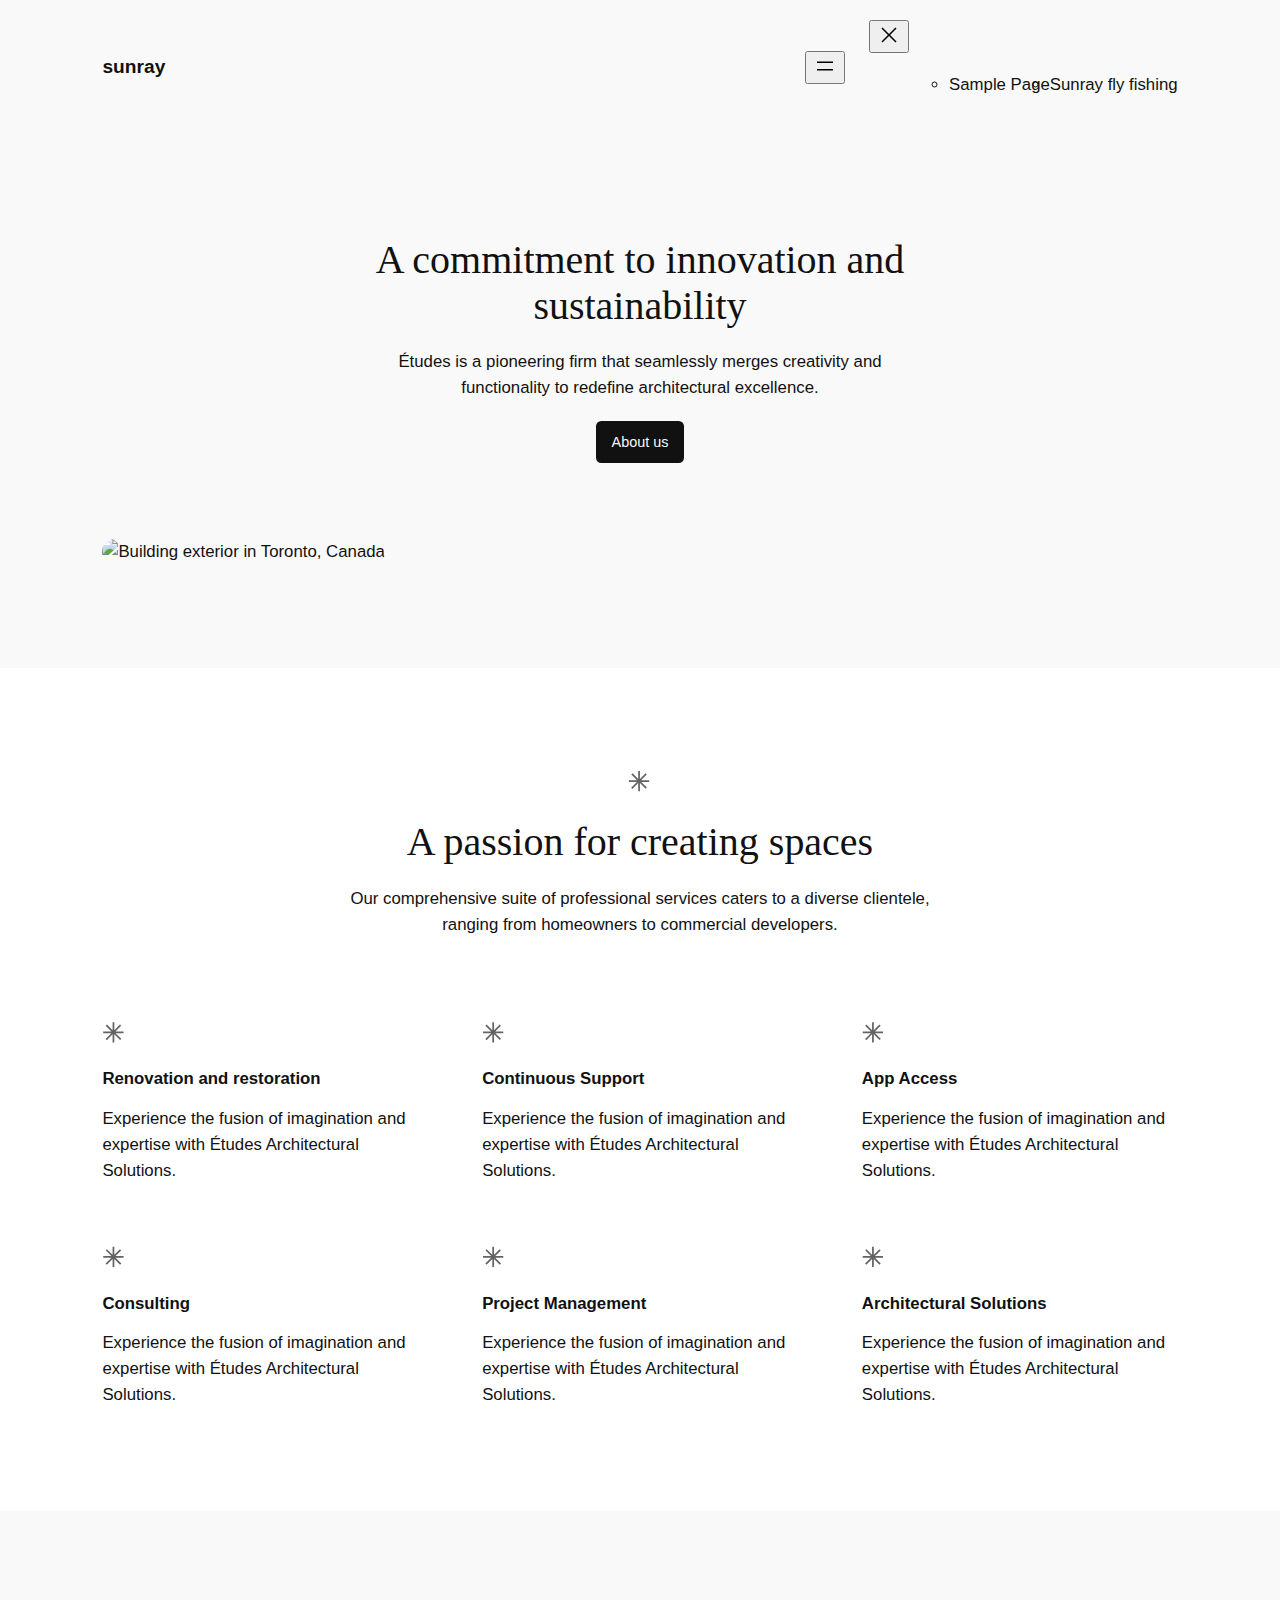
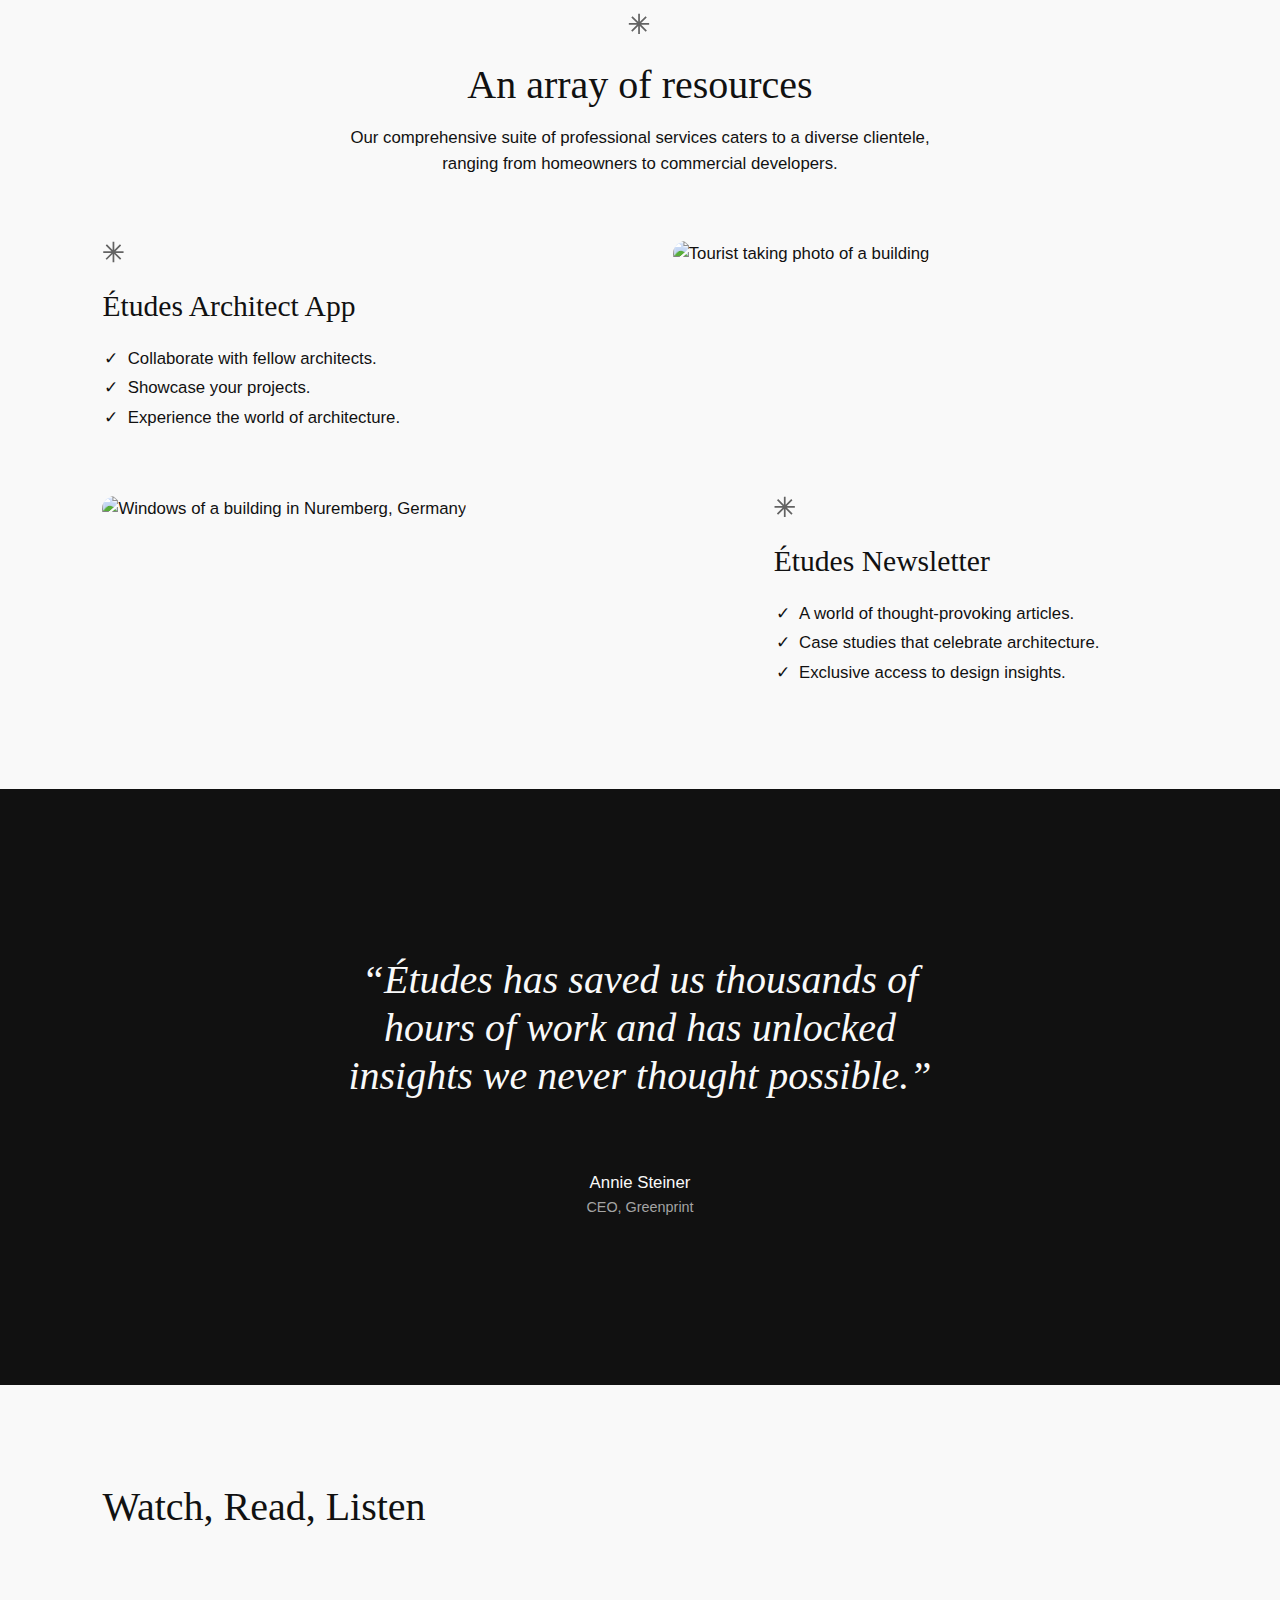
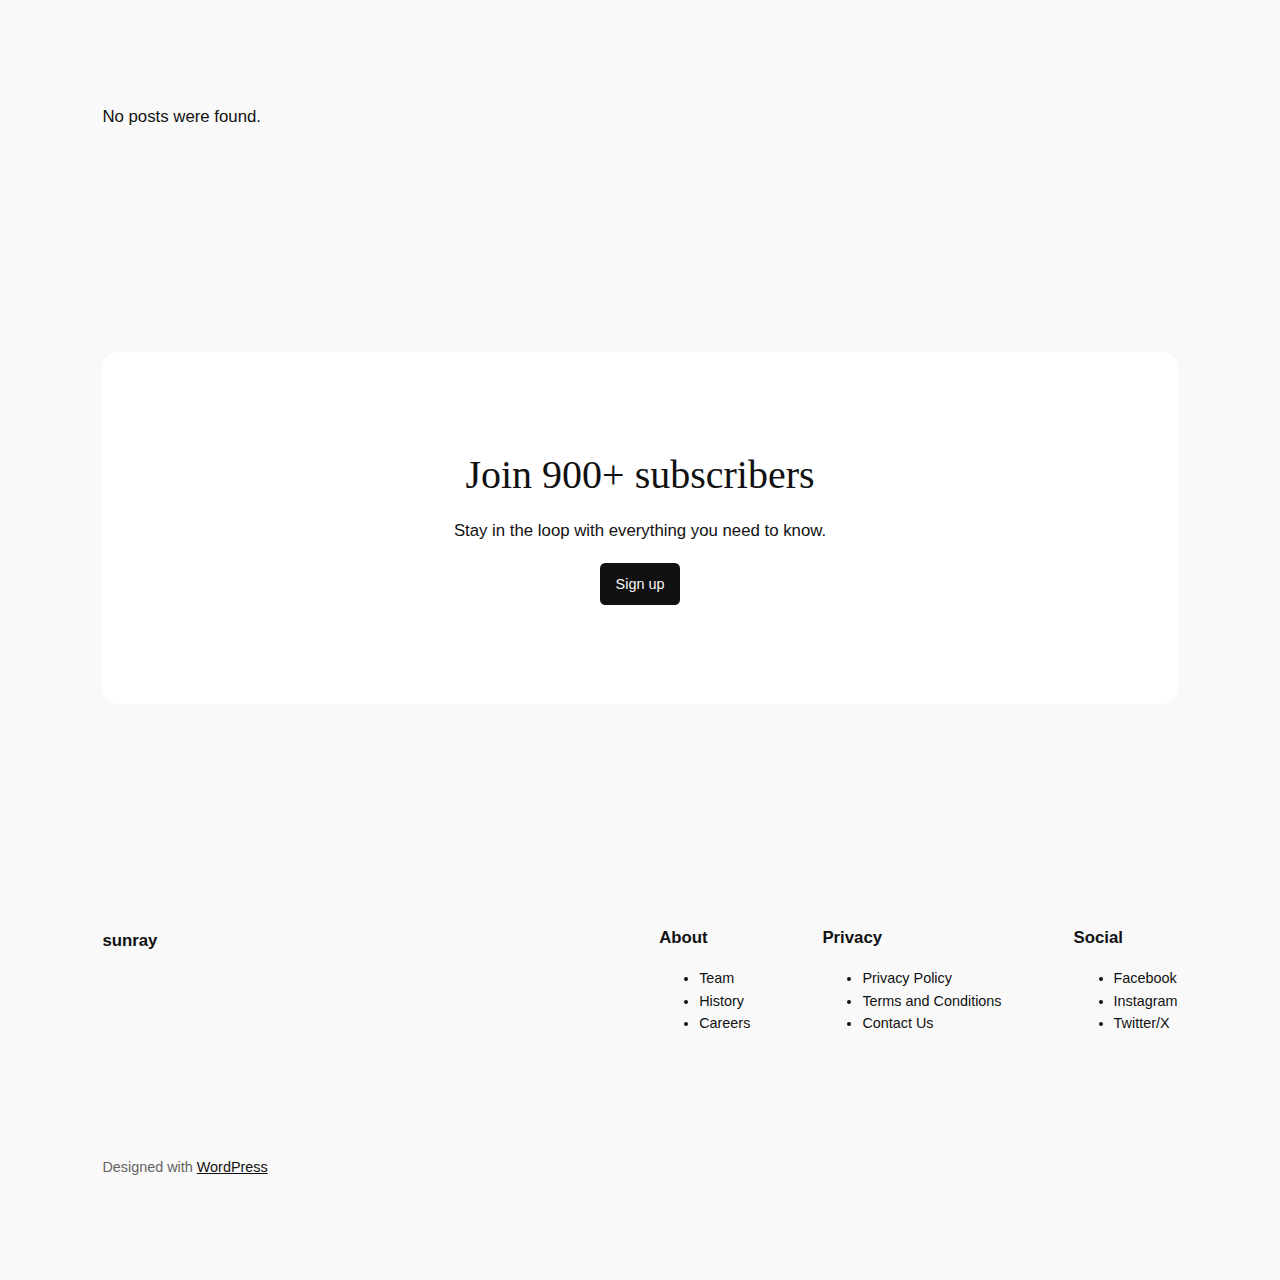
==== index.html @ 2bbbff90 "Updated/Added simply-static-1-1738668805" ====
<!DOCTYPE html>
<html lang="en-US">
<head>
	<meta charset="UTF-8">
	<meta name="viewport" content="width=device-width, initial-scale=1">
<meta name="robots" content="max-image-preview:large">
	<style>img:is([sizes="auto" i], [sizes^="auto," i]) { contain-intrinsic-size: 3000px 1500px }</style>
	<title>sunray</title>
<link rel="alternate" type="application/rss+xml" title="sunray &raquo; Feed" href="/feed/">
<link rel="alternate" type="application/rss+xml" title="sunray &raquo; Comments Feed" href="/comments/feed/">
<script>
window._wpemojiSettings = {"baseUrl":"https:\/\/s.w.org\/images\/core\/emoji\/15.0.3\/72x72\/","ext":".png","svgUrl":"https:\/\/s.w.org\/images\/core\/emoji\/15.0.3\/svg\/","svgExt":".svg","source":{"concatemoji":"\/wp-includes\/js\/wp-emoji-release.min.js?ver=6.7.1"}};
/*! This file is auto-generated */
!function(i,n){var o,s,e;function c(e){try{var t={supportTests:e,timestamp:(new Date).valueOf()};sessionStorage.setItem(o,JSON.stringify(t))}catch(e){}}function p(e,t,n){e.clearRect(0,0,e.canvas.width,e.canvas.height),e.fillText(t,0,0);var t=new Uint32Array(e.getImageData(0,0,e.canvas.width,e.canvas.height).data),r=(e.clearRect(0,0,e.canvas.width,e.canvas.height),e.fillText(n,0,0),new Uint32Array(e.getImageData(0,0,e.canvas.width,e.canvas.height).data));return t.every(function(e,t){return e===r[t]})}function u(e,t,n){switch(t){case"flag":return n(e,"🏳️‍⚧️","🏳️​⚧️")?!1:!n(e,"🇺🇳","🇺​🇳")&&!n(e,"🏴󠁧󠁢󠁥󠁮󠁧󠁿","🏴​󠁧​󠁢​󠁥​󠁮​󠁧​󠁿");case"emoji":return!n(e,"🐦‍⬛","🐦​⬛")}return!1}function f(e,t,n){var r="undefined"!=typeof WorkerGlobalScope&&self instanceof WorkerGlobalScope?new OffscreenCanvas(300,150):i.createElement("canvas"),a=r.getContext("2d",{willReadFrequently:!0}),o=(a.textBaseline="top",a.font="600 32px Arial",{});return e.forEach(function(e){o[e]=t(a,e,n)}),o}function t(e){var t=i.createElement("script");t.src=e,t.defer=!0,i.head.appendChild(t)}"undefined"!=typeof Promise&&(o="wpEmojiSettingsSupports",s=["flag","emoji"],n.supports={everything:!0,everythingExceptFlag:!0},e=new Promise(function(e){i.addEventListener("DOMContentLoaded",e,{once:!0})}),new Promise(function(t){var n=function(){try{var e=JSON.parse(sessionStorage.getItem(o));if("object"==typeof e&&"number"==typeof e.timestamp&&(new Date).valueOf()<e.timestamp+604800&&"object"==typeof e.supportTests)return e.supportTests}catch(e){}return null}();if(!n){if("undefined"!=typeof Worker&&"undefined"!=typeof OffscreenCanvas&&"undefined"!=typeof URL&&URL.createObjectURL&&"undefined"!=typeof Blob)try{var e="postMessage("+f.toString()+"("+[JSON.stringify(s),u.toString(),p.toString()].join(",")+"));",r=new Blob([e],{type:"text/javascript"}),a=new Worker(URL.createObjectURL(r),{name:"wpTestEmojiSupports"});return void(a.onmessage=function(e){c(n=e.data),a.terminate(),t(n)})}catch(e){}c(n=f(s,u,p))}t(n)}).then(function(e){for(var t in e)n.supports[t]=e[t],n.supports.everything=n.supports.everything&&n.supports[t],"flag"!==t&&(n.supports.everythingExceptFlag=n.supports.everythingExceptFlag&&n.supports[t]);n.supports.everythingExceptFlag=n.supports.everythingExceptFlag&&!n.supports.flag,n.DOMReady=!1,n.readyCallback=function(){n.DOMReady=!0}}).then(function(){return e}).then(function(){var e;n.supports.everything||(n.readyCallback(),(e=n.source||{}).concatemoji?t(e.concatemoji):e.wpemoji&&e.twemoji&&(t(e.twemoji),t(e.wpemoji)))}))}((window,document),window._wpemojiSettings);
</script>
<style id="wp-block-site-logo-inline-css">.wp-block-site-logo{box-sizing:border-box;line-height:0}.wp-block-site-logo a{display:inline-block;line-height:0}.wp-block-site-logo.is-default-size img{height:auto;width:120px}.wp-block-site-logo img{height:auto;max-width:100%}.wp-block-site-logo a,.wp-block-site-logo img{border-radius:inherit}.wp-block-site-logo.aligncenter{margin-left:auto;margin-right:auto;text-align:center}:root :where(.wp-block-site-logo.is-style-rounded){border-radius:9999px}</style>
<style id="wp-block-site-title-inline-css">.wp-block-site-title{box-sizing:border-box}.wp-block-site-title :where(a){color:inherit;font-family:inherit;font-size:inherit;font-style:inherit;font-weight:inherit;letter-spacing:inherit;line-height:inherit;text-decoration:inherit}</style>
<style id="wp-block-group-inline-css">.wp-block-group{box-sizing:border-box}:where(.wp-block-group.wp-block-group-is-layout-constrained){position:relative}</style>
<style id="wp-block-page-list-inline-css">.wp-block-navigation .wp-block-page-list{align-items:var(--navigation-layout-align,initial);background-color:inherit;display:flex;flex-direction:var(--navigation-layout-direction,initial);flex-wrap:var(--navigation-layout-wrap,wrap);justify-content:var(--navigation-layout-justify,initial)}.wp-block-navigation .wp-block-navigation-item{background-color:inherit}</style>
<link rel="stylesheet" id="wp-block-navigation-css" href="/wp-includes/blocks/navigation/style.min.css?ver=6.7.1" media="all">
<style id="wp-block-heading-inline-css">h1.has-background,h2.has-background,h3.has-background,h4.has-background,h5.has-background,h6.has-background{padding:1.25em 2.375em}h1.has-text-align-left[style*=writing-mode]:where([style*=vertical-lr]),h1.has-text-align-right[style*=writing-mode]:where([style*=vertical-rl]),h2.has-text-align-left[style*=writing-mode]:where([style*=vertical-lr]),h2.has-text-align-right[style*=writing-mode]:where([style*=vertical-rl]),h3.has-text-align-left[style*=writing-mode]:where([style*=vertical-lr]),h3.has-text-align-right[style*=writing-mode]:where([style*=vertical-rl]),h4.has-text-align-left[style*=writing-mode]:where([style*=vertical-lr]),h4.has-text-align-right[style*=writing-mode]:where([style*=vertical-rl]),h5.has-text-align-left[style*=writing-mode]:where([style*=vertical-lr]),h5.has-text-align-right[style*=writing-mode]:where([style*=vertical-rl]),h6.has-text-align-left[style*=writing-mode]:where([style*=vertical-lr]),h6.has-text-align-right[style*=writing-mode]:where([style*=vertical-rl]){rotate:180deg}

				.is-style-asterisk:before {
					content: '';
					width: 1.5rem;
					height: 3rem;
					background: var(--wp--preset--color--contrast-2, currentColor);
					clip-path: path('M11.93.684v8.039l5.633-5.633 1.216 1.23-5.66 5.66h8.04v1.737H13.2l5.701 5.701-1.23 1.23-5.742-5.742V21h-1.737v-8.094l-5.77 5.77-1.23-1.217 5.743-5.742H.842V9.98h8.162l-5.701-5.7 1.23-1.231 5.66 5.66V.684h1.737Z');
					display: block;
				}

				/* Hide the asterisk if the heading has no content, to avoid using empty headings to display the asterisk only, which is an A11Y issue */
				.is-style-asterisk:empty:before {
					content: none;
				}

				.is-style-asterisk:-moz-only-whitespace:before {
					content: none;
				}

				.is-style-asterisk.has-text-align-center:before {
					margin: 0 auto;
				}

				.is-style-asterisk.has-text-align-right:before {
					margin-left: auto;
				}

				.rtl .is-style-asterisk.has-text-align-left:before {
					margin-right: auto;
				}</style>
<style id="wp-block-spacer-inline-css">.wp-block-spacer{clear:both}</style>
<style id="wp-block-paragraph-inline-css">.is-small-text{font-size:.875em}.is-regular-text{font-size:1em}.is-large-text{font-size:2.25em}.is-larger-text{font-size:3em}.has-drop-cap:not(:focus):first-letter{float:left;font-size:8.4em;font-style:normal;font-weight:100;line-height:.68;margin:.05em .1em 0 0;text-transform:uppercase}body.rtl .has-drop-cap:not(:focus):first-letter{float:none;margin-left:.1em}p.has-drop-cap.has-background{overflow:hidden}:root :where(p.has-background){padding:1.25em 2.375em}:where(p.has-text-color:not(.has-link-color)) a{color:inherit}p.has-text-align-left[style*="writing-mode:vertical-lr"],p.has-text-align-right[style*="writing-mode:vertical-rl"]{rotate:180deg}</style>
<style id="wp-block-button-inline-css">.wp-block-button__link{box-sizing:border-box;cursor:pointer;display:inline-block;text-align:center;word-break:break-word}.wp-block-button__link.aligncenter{text-align:center}.wp-block-button__link.alignright{text-align:right}:where(.wp-block-button__link){border-radius:9999px;box-shadow:none;padding:calc(.667em + 2px) calc(1.333em + 2px);text-decoration:none}.wp-block-button[style*=text-decoration] .wp-block-button__link{text-decoration:inherit}.wp-block-buttons>.wp-block-button.has-custom-width{max-width:none}.wp-block-buttons>.wp-block-button.has-custom-width .wp-block-button__link{width:100%}.wp-block-buttons>.wp-block-button.has-custom-font-size .wp-block-button__link{font-size:inherit}.wp-block-buttons>.wp-block-button.wp-block-button__width-25{width:calc(25% - var(--wp--style--block-gap, .5em)*.75)}.wp-block-buttons>.wp-block-button.wp-block-button__width-50{width:calc(50% - var(--wp--style--block-gap, .5em)*.5)}.wp-block-buttons>.wp-block-button.wp-block-button__width-75{width:calc(75% - var(--wp--style--block-gap, .5em)*.25)}.wp-block-buttons>.wp-block-button.wp-block-button__width-100{flex-basis:100%;width:100%}.wp-block-buttons.is-vertical>.wp-block-button.wp-block-button__width-25{width:25%}.wp-block-buttons.is-vertical>.wp-block-button.wp-block-button__width-50{width:50%}.wp-block-buttons.is-vertical>.wp-block-button.wp-block-button__width-75{width:75%}.wp-block-button.is-style-squared,.wp-block-button__link.wp-block-button.is-style-squared{border-radius:0}.wp-block-button.no-border-radius,.wp-block-button__link.no-border-radius{border-radius:0!important}:root :where(.wp-block-button .wp-block-button__link.is-style-outline),:root :where(.wp-block-button.is-style-outline>.wp-block-button__link){border:2px solid;padding:.667em 1.333em}:root :where(.wp-block-button .wp-block-button__link.is-style-outline:not(.has-text-color)),:root :where(.wp-block-button.is-style-outline>.wp-block-button__link:not(.has-text-color)){color:currentColor}:root :where(.wp-block-button .wp-block-button__link.is-style-outline:not(.has-background)),:root :where(.wp-block-button.is-style-outline>.wp-block-button__link:not(.has-background)){background-color:initial;background-image:none}</style>
<style id="twentytwentyfour-button-style-outline-inline-css">.wp-block-button.is-style-outline
	> .wp-block-button__link:not(.has-text-color, .has-background):hover {
	background-color: var(--wp--preset--color--contrast-2, var(--wp--preset--color--contrast, transparent));
	color: var(--wp--preset--color--base);
	border-color: var(--wp--preset--color--contrast-2, var(--wp--preset--color--contrast, currentColor));
}</style>
<style id="wp-block-buttons-inline-css">.wp-block-buttons.is-vertical{flex-direction:column}.wp-block-buttons.is-vertical>.wp-block-button:last-child{margin-bottom:0}.wp-block-buttons>.wp-block-button{display:inline-block;margin:0}.wp-block-buttons.is-content-justification-left{justify-content:flex-start}.wp-block-buttons.is-content-justification-left.is-vertical{align-items:flex-start}.wp-block-buttons.is-content-justification-center{justify-content:center}.wp-block-buttons.is-content-justification-center.is-vertical{align-items:center}.wp-block-buttons.is-content-justification-right{justify-content:flex-end}.wp-block-buttons.is-content-justification-right.is-vertical{align-items:flex-end}.wp-block-buttons.is-content-justification-space-between{justify-content:space-between}.wp-block-buttons.aligncenter{text-align:center}.wp-block-buttons:not(.is-content-justification-space-between,.is-content-justification-right,.is-content-justification-left,.is-content-justification-center) .wp-block-button.aligncenter{margin-left:auto;margin-right:auto;width:100%}.wp-block-buttons[style*=text-decoration] .wp-block-button,.wp-block-buttons[style*=text-decoration] .wp-block-button__link{text-decoration:inherit}.wp-block-buttons.has-custom-font-size .wp-block-button__link{font-size:inherit}.wp-block-button.aligncenter{text-align:center}</style>
<link rel="stylesheet" id="wp-block-image-css" href="/wp-includes/blocks/image/style.min.css?ver=6.7.1" media="all">
<style id="wp-block-columns-inline-css">.wp-block-columns{align-items:normal!important;box-sizing:border-box;display:flex;flex-wrap:wrap!important}@media (min-width:782px){.wp-block-columns{flex-wrap:nowrap!important}}.wp-block-columns.are-vertically-aligned-top{align-items:flex-start}.wp-block-columns.are-vertically-aligned-center{align-items:center}.wp-block-columns.are-vertically-aligned-bottom{align-items:flex-end}@media (max-width:781px){.wp-block-columns:not(.is-not-stacked-on-mobile)>.wp-block-column{flex-basis:100%!important}}@media (min-width:782px){.wp-block-columns:not(.is-not-stacked-on-mobile)>.wp-block-column{flex-basis:0;flex-grow:1}.wp-block-columns:not(.is-not-stacked-on-mobile)>.wp-block-column[style*=flex-basis]{flex-grow:0}}.wp-block-columns.is-not-stacked-on-mobile{flex-wrap:nowrap!important}.wp-block-columns.is-not-stacked-on-mobile>.wp-block-column{flex-basis:0;flex-grow:1}.wp-block-columns.is-not-stacked-on-mobile>.wp-block-column[style*=flex-basis]{flex-grow:0}:where(.wp-block-columns){margin-bottom:1.75em}:where(.wp-block-columns.has-background){padding:1.25em 2.375em}.wp-block-column{flex-grow:1;min-width:0;overflow-wrap:break-word;word-break:break-word}.wp-block-column.is-vertically-aligned-top{align-self:flex-start}.wp-block-column.is-vertically-aligned-center{align-self:center}.wp-block-column.is-vertically-aligned-bottom{align-self:flex-end}.wp-block-column.is-vertically-aligned-stretch{align-self:stretch}.wp-block-column.is-vertically-aligned-bottom,.wp-block-column.is-vertically-aligned-center,.wp-block-column.is-vertically-aligned-top{width:100%}</style>
<style id="wp-block-list-inline-css">ol,ul{box-sizing:border-box}:root :where(.wp-block-list.has-background){padding:1.25em 2.375em}

				ul.is-style-checkmark-list {
					list-style-type: "\2713";
				}

				ul.is-style-checkmark-list li {
					padding-inline-start: 1ch;
				}</style>
<style id="wp-block-post-template-inline-css">.wp-block-post-template{list-style:none;margin-bottom:0;margin-top:0;max-width:100%;padding:0}.wp-block-post-template.is-flex-container{display:flex;flex-direction:row;flex-wrap:wrap;gap:1.25em}.wp-block-post-template.is-flex-container>li{margin:0;width:100%}@media (min-width:600px){.wp-block-post-template.is-flex-container.is-flex-container.columns-2>li{width:calc(50% - .625em)}.wp-block-post-template.is-flex-container.is-flex-container.columns-3>li{width:calc(33.33333% - .83333em)}.wp-block-post-template.is-flex-container.is-flex-container.columns-4>li{width:calc(25% - .9375em)}.wp-block-post-template.is-flex-container.is-flex-container.columns-5>li{width:calc(20% - 1em)}.wp-block-post-template.is-flex-container.is-flex-container.columns-6>li{width:calc(16.66667% - 1.04167em)}}@media (max-width:600px){.wp-block-post-template-is-layout-grid.wp-block-post-template-is-layout-grid.wp-block-post-template-is-layout-grid.wp-block-post-template-is-layout-grid{grid-template-columns:1fr}}.wp-block-post-template-is-layout-constrained>li>.alignright,.wp-block-post-template-is-layout-flow>li>.alignright{float:right;margin-inline-end:0;margin-inline-start:2em}.wp-block-post-template-is-layout-constrained>li>.alignleft,.wp-block-post-template-is-layout-flow>li>.alignleft{float:left;margin-inline-end:2em;margin-inline-start:0}.wp-block-post-template-is-layout-constrained>li>.aligncenter,.wp-block-post-template-is-layout-flow>li>.aligncenter{margin-inline-end:auto;margin-inline-start:auto}</style>
<style id="wp-block-query-pagination-inline-css">.wp-block-query-pagination.is-content-justification-space-between>.wp-block-query-pagination-next:last-of-type{margin-inline-start:auto}.wp-block-query-pagination.is-content-justification-space-between>.wp-block-query-pagination-previous:first-child{margin-inline-end:auto}.wp-block-query-pagination .wp-block-query-pagination-previous-arrow{display:inline-block;margin-right:1ch}.wp-block-query-pagination .wp-block-query-pagination-previous-arrow:not(.is-arrow-chevron){transform:scaleX(1)}.wp-block-query-pagination .wp-block-query-pagination-next-arrow{display:inline-block;margin-left:1ch}.wp-block-query-pagination .wp-block-query-pagination-next-arrow:not(.is-arrow-chevron){transform:scaleX(1)}.wp-block-query-pagination.aligncenter{justify-content:center}</style>
<style id="wp-block-site-tagline-inline-css">.wp-block-site-tagline{box-sizing:border-box}</style>
<style id="wp-block-navigation-link-inline-css">.wp-block-navigation .wp-block-navigation-item__label{overflow-wrap:break-word}.wp-block-navigation .wp-block-navigation-item__description{display:none}.link-ui-tools{border-top:1px solid #f0f0f0;padding:8px}.link-ui-block-inserter{padding-top:8px}.link-ui-block-inserter__back{margin-left:8px;text-transform:uppercase}

				.is-style-arrow-link .wp-block-navigation-item__label:after {
					content: "\2197";
					padding-inline-start: 0.25rem;
					vertical-align: middle;
					text-decoration: none;
					display: inline-block;
				}</style>
<style id="wp-block-library-inline-css">:root{--wp-admin-theme-color:#007cba;--wp-admin-theme-color--rgb:0,124,186;--wp-admin-theme-color-darker-10:#006ba1;--wp-admin-theme-color-darker-10--rgb:0,107,161;--wp-admin-theme-color-darker-20:#005a87;--wp-admin-theme-color-darker-20--rgb:0,90,135;--wp-admin-border-width-focus:2px;--wp-block-synced-color:#7a00df;--wp-block-synced-color--rgb:122,0,223;--wp-bound-block-color:var(--wp-block-synced-color)}@media (min-resolution:192dpi){:root{--wp-admin-border-width-focus:1.5px}}.wp-element-button{cursor:pointer}:root{--wp--preset--font-size--normal:16px;--wp--preset--font-size--huge:42px}:root .has-very-light-gray-background-color{background-color:#eee}:root .has-very-dark-gray-background-color{background-color:#313131}:root .has-very-light-gray-color{color:#eee}:root .has-very-dark-gray-color{color:#313131}:root .has-vivid-green-cyan-to-vivid-cyan-blue-gradient-background{background:linear-gradient(135deg,#00d084,#0693e3)}:root .has-purple-crush-gradient-background{background:linear-gradient(135deg,#34e2e4,#4721fb 50%,#ab1dfe)}:root .has-hazy-dawn-gradient-background{background:linear-gradient(135deg,#faaca8,#dad0ec)}:root .has-subdued-olive-gradient-background{background:linear-gradient(135deg,#fafae1,#67a671)}:root .has-atomic-cream-gradient-background{background:linear-gradient(135deg,#fdd79a,#004a59)}:root .has-nightshade-gradient-background{background:linear-gradient(135deg,#330968,#31cdcf)}:root .has-midnight-gradient-background{background:linear-gradient(135deg,#020381,#2874fc)}.has-regular-font-size{font-size:1em}.has-larger-font-size{font-size:2.625em}.has-normal-font-size{font-size:var(--wp--preset--font-size--normal)}.has-huge-font-size{font-size:var(--wp--preset--font-size--huge)}.has-text-align-center{text-align:center}.has-text-align-left{text-align:left}.has-text-align-right{text-align:right}#end-resizable-editor-section{display:none}.aligncenter{clear:both}.items-justified-left{justify-content:flex-start}.items-justified-center{justify-content:center}.items-justified-right{justify-content:flex-end}.items-justified-space-between{justify-content:space-between}.screen-reader-text{border:0;clip:rect(1px,1px,1px,1px);clip-path:inset(50%);height:1px;margin:-1px;overflow:hidden;padding:0;position:absolute;width:1px;word-wrap:normal!important}.screen-reader-text:focus{background-color:#ddd;clip:auto!important;clip-path:none;color:#444;display:block;font-size:1em;height:auto;left:5px;line-height:normal;padding:15px 23px 14px;text-decoration:none;top:5px;width:auto;z-index:100000}html :where(.has-border-color){border-style:solid}html :where([style*=border-top-color]){border-top-style:solid}html :where([style*=border-right-color]){border-right-style:solid}html :where([style*=border-bottom-color]){border-bottom-style:solid}html :where([style*=border-left-color]){border-left-style:solid}html :where([style*=border-width]){border-style:solid}html :where([style*=border-top-width]){border-top-style:solid}html :where([style*=border-right-width]){border-right-style:solid}html :where([style*=border-bottom-width]){border-bottom-style:solid}html :where([style*=border-left-width]){border-left-style:solid}html :where(img[class*=wp-image-]){height:auto;max-width:100%}:where(figure){margin:0 0 1em}html :where(.is-position-sticky){--wp-admin--admin-bar--position-offset:var(--wp-admin--admin-bar--height,0px)}@media screen and (max-width:600px){html :where(.is-position-sticky){--wp-admin--admin-bar--position-offset:0px}}</style>
<style id="global-styles-inline-css">:root{--wp--preset--aspect-ratio--square: 1;--wp--preset--aspect-ratio--4-3: 4/3;--wp--preset--aspect-ratio--3-4: 3/4;--wp--preset--aspect-ratio--3-2: 3/2;--wp--preset--aspect-ratio--2-3: 2/3;--wp--preset--aspect-ratio--16-9: 16/9;--wp--preset--aspect-ratio--9-16: 9/16;--wp--preset--color--black: #000000;--wp--preset--color--cyan-bluish-gray: #abb8c3;--wp--preset--color--white: #ffffff;--wp--preset--color--pale-pink: #f78da7;--wp--preset--color--vivid-red: #cf2e2e;--wp--preset--color--luminous-vivid-orange: #ff6900;--wp--preset--color--luminous-vivid-amber: #fcb900;--wp--preset--color--light-green-cyan: #7bdcb5;--wp--preset--color--vivid-green-cyan: #00d084;--wp--preset--color--pale-cyan-blue: #8ed1fc;--wp--preset--color--vivid-cyan-blue: #0693e3;--wp--preset--color--vivid-purple: #9b51e0;--wp--preset--color--base: #f9f9f9;--wp--preset--color--base-2: #ffffff;--wp--preset--color--contrast: #111111;--wp--preset--color--contrast-2: #636363;--wp--preset--color--contrast-3: #A4A4A4;--wp--preset--color--accent: #cfcabe;--wp--preset--color--accent-2: #c2a990;--wp--preset--color--accent-3: #d8613c;--wp--preset--color--accent-4: #b1c5a4;--wp--preset--color--accent-5: #b5bdbc;--wp--preset--gradient--vivid-cyan-blue-to-vivid-purple: linear-gradient(135deg,rgba(6,147,227,1) 0%,rgb(155,81,224) 100%);--wp--preset--gradient--light-green-cyan-to-vivid-green-cyan: linear-gradient(135deg,rgb(122,220,180) 0%,rgb(0,208,130) 100%);--wp--preset--gradient--luminous-vivid-amber-to-luminous-vivid-orange: linear-gradient(135deg,rgba(252,185,0,1) 0%,rgba(255,105,0,1) 100%);--wp--preset--gradient--luminous-vivid-orange-to-vivid-red: linear-gradient(135deg,rgba(255,105,0,1) 0%,rgb(207,46,46) 100%);--wp--preset--gradient--very-light-gray-to-cyan-bluish-gray: linear-gradient(135deg,rgb(238,238,238) 0%,rgb(169,184,195) 100%);--wp--preset--gradient--cool-to-warm-spectrum: linear-gradient(135deg,rgb(74,234,220) 0%,rgb(151,120,209) 20%,rgb(207,42,186) 40%,rgb(238,44,130) 60%,rgb(251,105,98) 80%,rgb(254,248,76) 100%);--wp--preset--gradient--blush-light-purple: linear-gradient(135deg,rgb(255,206,236) 0%,rgb(152,150,240) 100%);--wp--preset--gradient--blush-bordeaux: linear-gradient(135deg,rgb(254,205,165) 0%,rgb(254,45,45) 50%,rgb(107,0,62) 100%);--wp--preset--gradient--luminous-dusk: linear-gradient(135deg,rgb(255,203,112) 0%,rgb(199,81,192) 50%,rgb(65,88,208) 100%);--wp--preset--gradient--pale-ocean: linear-gradient(135deg,rgb(255,245,203) 0%,rgb(182,227,212) 50%,rgb(51,167,181) 100%);--wp--preset--gradient--electric-grass: linear-gradient(135deg,rgb(202,248,128) 0%,rgb(113,206,126) 100%);--wp--preset--gradient--midnight: linear-gradient(135deg,rgb(2,3,129) 0%,rgb(40,116,252) 100%);--wp--preset--gradient--gradient-1: linear-gradient(to bottom, #cfcabe 0%, #F9F9F9 100%);--wp--preset--gradient--gradient-2: linear-gradient(to bottom, #C2A990 0%, #F9F9F9 100%);--wp--preset--gradient--gradient-3: linear-gradient(to bottom, #D8613C 0%, #F9F9F9 100%);--wp--preset--gradient--gradient-4: linear-gradient(to bottom, #B1C5A4 0%, #F9F9F9 100%);--wp--preset--gradient--gradient-5: linear-gradient(to bottom, #B5BDBC 0%, #F9F9F9 100%);--wp--preset--gradient--gradient-6: linear-gradient(to bottom, #A4A4A4 0%, #F9F9F9 100%);--wp--preset--gradient--gradient-7: linear-gradient(to bottom, #cfcabe 50%, #F9F9F9 50%);--wp--preset--gradient--gradient-8: linear-gradient(to bottom, #C2A990 50%, #F9F9F9 50%);--wp--preset--gradient--gradient-9: linear-gradient(to bottom, #D8613C 50%, #F9F9F9 50%);--wp--preset--gradient--gradient-10: linear-gradient(to bottom, #B1C5A4 50%, #F9F9F9 50%);--wp--preset--gradient--gradient-11: linear-gradient(to bottom, #B5BDBC 50%, #F9F9F9 50%);--wp--preset--gradient--gradient-12: linear-gradient(to bottom, #A4A4A4 50%, #F9F9F9 50%);--wp--preset--font-size--small: 0.9rem;--wp--preset--font-size--medium: 1.05rem;--wp--preset--font-size--large: clamp(1.39rem, 1.39rem + ((1vw - 0.2rem) * 0.767), 1.85rem);--wp--preset--font-size--x-large: clamp(1.85rem, 1.85rem + ((1vw - 0.2rem) * 1.083), 2.5rem);--wp--preset--font-size--xx-large: clamp(2.5rem, 2.5rem + ((1vw - 0.2rem) * 1.283), 3.27rem);--wp--preset--font-family--body: "Inter", sans-serif;--wp--preset--font-family--heading: Cardo;--wp--preset--font-family--system-sans-serif: -apple-system, BlinkMacSystemFont, avenir next, avenir, segoe ui, helvetica neue, helvetica, Cantarell, Ubuntu, roboto, noto, arial, sans-serif;--wp--preset--font-family--system-serif: Iowan Old Style, Apple Garamond, Baskerville, Times New Roman, Droid Serif, Times, Source Serif Pro, serif, Apple Color Emoji, Segoe UI Emoji, Segoe UI Symbol;--wp--preset--spacing--20: min(1.5rem, 2vw);--wp--preset--spacing--30: min(2.5rem, 3vw);--wp--preset--spacing--40: min(4rem, 5vw);--wp--preset--spacing--50: min(6.5rem, 8vw);--wp--preset--spacing--60: min(10.5rem, 13vw);--wp--preset--spacing--70: 3.38rem;--wp--preset--spacing--80: 5.06rem;--wp--preset--spacing--10: 1rem;--wp--preset--shadow--natural: 6px 6px 9px rgba(0, 0, 0, 0.2);--wp--preset--shadow--deep: 12px 12px 50px rgba(0, 0, 0, 0.4);--wp--preset--shadow--sharp: 6px 6px 0px rgba(0, 0, 0, 0.2);--wp--preset--shadow--outlined: 6px 6px 0px -3px rgba(255, 255, 255, 1), 6px 6px rgba(0, 0, 0, 1);--wp--preset--shadow--crisp: 6px 6px 0px rgba(0, 0, 0, 1);}:root { --wp--style--global--content-size: 620px;--wp--style--global--wide-size: 1280px; }:where(body) { margin: 0; }.wp-site-blocks { padding-top: var(--wp--style--root--padding-top); padding-bottom: var(--wp--style--root--padding-bottom); }.has-global-padding { padding-right: var(--wp--style--root--padding-right); padding-left: var(--wp--style--root--padding-left); }.has-global-padding > .alignfull { margin-right: calc(var(--wp--style--root--padding-right) * -1); margin-left: calc(var(--wp--style--root--padding-left) * -1); }.has-global-padding :where(:not(.alignfull.is-layout-flow) > .has-global-padding:not(.wp-block-block, .alignfull)) { padding-right: 0; padding-left: 0; }.has-global-padding :where(:not(.alignfull.is-layout-flow) > .has-global-padding:not(.wp-block-block, .alignfull)) > .alignfull { margin-left: 0; margin-right: 0; }.wp-site-blocks > .alignleft { float: left; margin-right: 2em; }.wp-site-blocks > .alignright { float: right; margin-left: 2em; }.wp-site-blocks > .aligncenter { justify-content: center; margin-left: auto; margin-right: auto; }:where(.wp-site-blocks) > * { margin-block-start: 1.2rem; margin-block-end: 0; }:where(.wp-site-blocks) > :first-child { margin-block-start: 0; }:where(.wp-site-blocks) > :last-child { margin-block-end: 0; }:root { --wp--style--block-gap: 1.2rem; }:root :where(.is-layout-flow) > :first-child{margin-block-start: 0;}:root :where(.is-layout-flow) > :last-child{margin-block-end: 0;}:root :where(.is-layout-flow) > *{margin-block-start: 1.2rem;margin-block-end: 0;}:root :where(.is-layout-constrained) > :first-child{margin-block-start: 0;}:root :where(.is-layout-constrained) > :last-child{margin-block-end: 0;}:root :where(.is-layout-constrained) > *{margin-block-start: 1.2rem;margin-block-end: 0;}:root :where(.is-layout-flex){gap: 1.2rem;}:root :where(.is-layout-grid){gap: 1.2rem;}.is-layout-flow > .alignleft{float: left;margin-inline-start: 0;margin-inline-end: 2em;}.is-layout-flow > .alignright{float: right;margin-inline-start: 2em;margin-inline-end: 0;}.is-layout-flow > .aligncenter{margin-left: auto !important;margin-right: auto !important;}.is-layout-constrained > .alignleft{float: left;margin-inline-start: 0;margin-inline-end: 2em;}.is-layout-constrained > .alignright{float: right;margin-inline-start: 2em;margin-inline-end: 0;}.is-layout-constrained > .aligncenter{margin-left: auto !important;margin-right: auto !important;}.is-layout-constrained > :where(:not(.alignleft):not(.alignright):not(.alignfull)){max-width: var(--wp--style--global--content-size);margin-left: auto !important;margin-right: auto !important;}.is-layout-constrained > .alignwide{max-width: var(--wp--style--global--wide-size);}body .is-layout-flex{display: flex;}.is-layout-flex{flex-wrap: wrap;align-items: center;}.is-layout-flex > :is(*, div){margin: 0;}body .is-layout-grid{display: grid;}.is-layout-grid > :is(*, div){margin: 0;}body{background-color: var(--wp--preset--color--base);color: var(--wp--preset--color--contrast);font-family: var(--wp--preset--font-family--body);font-size: var(--wp--preset--font-size--medium);font-style: normal;font-weight: 400;line-height: 1.55;--wp--style--root--padding-top: 0px;--wp--style--root--padding-right: var(--wp--preset--spacing--50);--wp--style--root--padding-bottom: 0px;--wp--style--root--padding-left: var(--wp--preset--spacing--50);}a:where(:not(.wp-element-button)){color: var(--wp--preset--color--contrast);text-decoration: underline;}:root :where(a:where(:not(.wp-element-button)):hover){text-decoration: none;}h1, h2, h3, h4, h5, h6{color: var(--wp--preset--color--contrast);font-family: var(--wp--preset--font-family--heading);font-weight: 400;line-height: 1.2;}h1{font-size: var(--wp--preset--font-size--xx-large);line-height: 1.15;}h2{font-size: var(--wp--preset--font-size--x-large);}h3{font-size: var(--wp--preset--font-size--large);}h4{font-size: clamp(1.1rem, 1.1rem + ((1vw - 0.2rem) * 0.767), 1.5rem);}h5{font-size: var(--wp--preset--font-size--medium);}h6{font-size: var(--wp--preset--font-size--small);}:root :where(.wp-element-button, .wp-block-button__link){background-color: var(--wp--preset--color--contrast);border-radius: .33rem;border-color: var(--wp--preset--color--contrast);border-width: 0;color: var(--wp--preset--color--base);font-family: inherit;font-size: var(--wp--preset--font-size--small);font-style: normal;font-weight: 500;line-height: inherit;padding-top: 0.6rem;padding-right: 1rem;padding-bottom: 0.6rem;padding-left: 1rem;text-decoration: none;}:root :where(.wp-element-button:hover, .wp-block-button__link:hover){background-color: var(--wp--preset--color--contrast-2);border-color: var(--wp--preset--color--contrast-2);color: var(--wp--preset--color--base);}:root :where(.wp-element-button:focus, .wp-block-button__link:focus){background-color: var(--wp--preset--color--contrast-2);border-color: var(--wp--preset--color--contrast-2);color: var(--wp--preset--color--base);outline-color: var(--wp--preset--color--contrast);outline-offset: 2px;}:root :where(.wp-element-button:active, .wp-block-button__link:active){background-color: var(--wp--preset--color--contrast);color: var(--wp--preset--color--base);}:root :where(.wp-element-caption, .wp-block-audio figcaption, .wp-block-embed figcaption, .wp-block-gallery figcaption, .wp-block-image figcaption, .wp-block-table figcaption, .wp-block-video figcaption){color: var(--wp--preset--color--contrast-2);font-family: var(--wp--preset--font-family--body);font-size: 0.8rem;}.has-black-color{color: var(--wp--preset--color--black) !important;}.has-cyan-bluish-gray-color{color: var(--wp--preset--color--cyan-bluish-gray) !important;}.has-white-color{color: var(--wp--preset--color--white) !important;}.has-pale-pink-color{color: var(--wp--preset--color--pale-pink) !important;}.has-vivid-red-color{color: var(--wp--preset--color--vivid-red) !important;}.has-luminous-vivid-orange-color{color: var(--wp--preset--color--luminous-vivid-orange) !important;}.has-luminous-vivid-amber-color{color: var(--wp--preset--color--luminous-vivid-amber) !important;}.has-light-green-cyan-color{color: var(--wp--preset--color--light-green-cyan) !important;}.has-vivid-green-cyan-color{color: var(--wp--preset--color--vivid-green-cyan) !important;}.has-pale-cyan-blue-color{color: var(--wp--preset--color--pale-cyan-blue) !important;}.has-vivid-cyan-blue-color{color: var(--wp--preset--color--vivid-cyan-blue) !important;}.has-vivid-purple-color{color: var(--wp--preset--color--vivid-purple) !important;}.has-base-color{color: var(--wp--preset--color--base) !important;}.has-base-2-color{color: var(--wp--preset--color--base-2) !important;}.has-contrast-color{color: var(--wp--preset--color--contrast) !important;}.has-contrast-2-color{color: var(--wp--preset--color--contrast-2) !important;}.has-contrast-3-color{color: var(--wp--preset--color--contrast-3) !important;}.has-accent-color{color: var(--wp--preset--color--accent) !important;}.has-accent-2-color{color: var(--wp--preset--color--accent-2) !important;}.has-accent-3-color{color: var(--wp--preset--color--accent-3) !important;}.has-accent-4-color{color: var(--wp--preset--color--accent-4) !important;}.has-accent-5-color{color: var(--wp--preset--color--accent-5) !important;}.has-black-background-color{background-color: var(--wp--preset--color--black) !important;}.has-cyan-bluish-gray-background-color{background-color: var(--wp--preset--color--cyan-bluish-gray) !important;}.has-white-background-color{background-color: var(--wp--preset--color--white) !important;}.has-pale-pink-background-color{background-color: var(--wp--preset--color--pale-pink) !important;}.has-vivid-red-background-color{background-color: var(--wp--preset--color--vivid-red) !important;}.has-luminous-vivid-orange-background-color{background-color: var(--wp--preset--color--luminous-vivid-orange) !important;}.has-luminous-vivid-amber-background-color{background-color: var(--wp--preset--color--luminous-vivid-amber) !important;}.has-light-green-cyan-background-color{background-color: var(--wp--preset--color--light-green-cyan) !important;}.has-vivid-green-cyan-background-color{background-color: var(--wp--preset--color--vivid-green-cyan) !important;}.has-pale-cyan-blue-background-color{background-color: var(--wp--preset--color--pale-cyan-blue) !important;}.has-vivid-cyan-blue-background-color{background-color: var(--wp--preset--color--vivid-cyan-blue) !important;}.has-vivid-purple-background-color{background-color: var(--wp--preset--color--vivid-purple) !important;}.has-base-background-color{background-color: var(--wp--preset--color--base) !important;}.has-base-2-background-color{background-color: var(--wp--preset--color--base-2) !important;}.has-contrast-background-color{background-color: var(--wp--preset--color--contrast) !important;}.has-contrast-2-background-color{background-color: var(--wp--preset--color--contrast-2) !important;}.has-contrast-3-background-color{background-color: var(--wp--preset--color--contrast-3) !important;}.has-accent-background-color{background-color: var(--wp--preset--color--accent) !important;}.has-accent-2-background-color{background-color: var(--wp--preset--color--accent-2) !important;}.has-accent-3-background-color{background-color: var(--wp--preset--color--accent-3) !important;}.has-accent-4-background-color{background-color: var(--wp--preset--color--accent-4) !important;}.has-accent-5-background-color{background-color: var(--wp--preset--color--accent-5) !important;}.has-black-border-color{border-color: var(--wp--preset--color--black) !important;}.has-cyan-bluish-gray-border-color{border-color: var(--wp--preset--color--cyan-bluish-gray) !important;}.has-white-border-color{border-color: var(--wp--preset--color--white) !important;}.has-pale-pink-border-color{border-color: var(--wp--preset--color--pale-pink) !important;}.has-vivid-red-border-color{border-color: var(--wp--preset--color--vivid-red) !important;}.has-luminous-vivid-orange-border-color{border-color: var(--wp--preset--color--luminous-vivid-orange) !important;}.has-luminous-vivid-amber-border-color{border-color: var(--wp--preset--color--luminous-vivid-amber) !important;}.has-light-green-cyan-border-color{border-color: var(--wp--preset--color--light-green-cyan) !important;}.has-vivid-green-cyan-border-color{border-color: var(--wp--preset--color--vivid-green-cyan) !important;}.has-pale-cyan-blue-border-color{border-color: var(--wp--preset--color--pale-cyan-blue) !important;}.has-vivid-cyan-blue-border-color{border-color: var(--wp--preset--color--vivid-cyan-blue) !important;}.has-vivid-purple-border-color{border-color: var(--wp--preset--color--vivid-purple) !important;}.has-base-border-color{border-color: var(--wp--preset--color--base) !important;}.has-base-2-border-color{border-color: var(--wp--preset--color--base-2) !important;}.has-contrast-border-color{border-color: var(--wp--preset--color--contrast) !important;}.has-contrast-2-border-color{border-color: var(--wp--preset--color--contrast-2) !important;}.has-contrast-3-border-color{border-color: var(--wp--preset--color--contrast-3) !important;}.has-accent-border-color{border-color: var(--wp--preset--color--accent) !important;}.has-accent-2-border-color{border-color: var(--wp--preset--color--accent-2) !important;}.has-accent-3-border-color{border-color: var(--wp--preset--color--accent-3) !important;}.has-accent-4-border-color{border-color: var(--wp--preset--color--accent-4) !important;}.has-accent-5-border-color{border-color: var(--wp--preset--color--accent-5) !important;}.has-vivid-cyan-blue-to-vivid-purple-gradient-background{background: var(--wp--preset--gradient--vivid-cyan-blue-to-vivid-purple) !important;}.has-light-green-cyan-to-vivid-green-cyan-gradient-background{background: var(--wp--preset--gradient--light-green-cyan-to-vivid-green-cyan) !important;}.has-luminous-vivid-amber-to-luminous-vivid-orange-gradient-background{background: var(--wp--preset--gradient--luminous-vivid-amber-to-luminous-vivid-orange) !important;}.has-luminous-vivid-orange-to-vivid-red-gradient-background{background: var(--wp--preset--gradient--luminous-vivid-orange-to-vivid-red) !important;}.has-very-light-gray-to-cyan-bluish-gray-gradient-background{background: var(--wp--preset--gradient--very-light-gray-to-cyan-bluish-gray) !important;}.has-cool-to-warm-spectrum-gradient-background{background: var(--wp--preset--gradient--cool-to-warm-spectrum) !important;}.has-blush-light-purple-gradient-background{background: var(--wp--preset--gradient--blush-light-purple) !important;}.has-blush-bordeaux-gradient-background{background: var(--wp--preset--gradient--blush-bordeaux) !important;}.has-luminous-dusk-gradient-background{background: var(--wp--preset--gradient--luminous-dusk) !important;}.has-pale-ocean-gradient-background{background: var(--wp--preset--gradient--pale-ocean) !important;}.has-electric-grass-gradient-background{background: var(--wp--preset--gradient--electric-grass) !important;}.has-midnight-gradient-background{background: var(--wp--preset--gradient--midnight) !important;}.has-gradient-1-gradient-background{background: var(--wp--preset--gradient--gradient-1) !important;}.has-gradient-2-gradient-background{background: var(--wp--preset--gradient--gradient-2) !important;}.has-gradient-3-gradient-background{background: var(--wp--preset--gradient--gradient-3) !important;}.has-gradient-4-gradient-background{background: var(--wp--preset--gradient--gradient-4) !important;}.has-gradient-5-gradient-background{background: var(--wp--preset--gradient--gradient-5) !important;}.has-gradient-6-gradient-background{background: var(--wp--preset--gradient--gradient-6) !important;}.has-gradient-7-gradient-background{background: var(--wp--preset--gradient--gradient-7) !important;}.has-gradient-8-gradient-background{background: var(--wp--preset--gradient--gradient-8) !important;}.has-gradient-9-gradient-background{background: var(--wp--preset--gradient--gradient-9) !important;}.has-gradient-10-gradient-background{background: var(--wp--preset--gradient--gradient-10) !important;}.has-gradient-11-gradient-background{background: var(--wp--preset--gradient--gradient-11) !important;}.has-gradient-12-gradient-background{background: var(--wp--preset--gradient--gradient-12) !important;}.has-small-font-size{font-size: var(--wp--preset--font-size--small) !important;}.has-medium-font-size{font-size: var(--wp--preset--font-size--medium) !important;}.has-large-font-size{font-size: var(--wp--preset--font-size--large) !important;}.has-x-large-font-size{font-size: var(--wp--preset--font-size--x-large) !important;}.has-xx-large-font-size{font-size: var(--wp--preset--font-size--xx-large) !important;}.has-body-font-family{font-family: var(--wp--preset--font-family--body) !important;}.has-heading-font-family{font-family: var(--wp--preset--font-family--heading) !important;}.has-system-sans-serif-font-family{font-family: var(--wp--preset--font-family--system-sans-serif) !important;}.has-system-serif-font-family{font-family: var(--wp--preset--font-family--system-serif) !important;}:where(.wp-site-blocks *:focus){outline-width:2px;outline-style:solid}
:root :where(.wp-block-buttons-is-layout-flow) > :first-child{margin-block-start: 0;}:root :where(.wp-block-buttons-is-layout-flow) > :last-child{margin-block-end: 0;}:root :where(.wp-block-buttons-is-layout-flow) > *{margin-block-start: 0.7rem;margin-block-end: 0;}:root :where(.wp-block-buttons-is-layout-constrained) > :first-child{margin-block-start: 0;}:root :where(.wp-block-buttons-is-layout-constrained) > :last-child{margin-block-end: 0;}:root :where(.wp-block-buttons-is-layout-constrained) > *{margin-block-start: 0.7rem;margin-block-end: 0;}:root :where(.wp-block-buttons-is-layout-flex){gap: 0.7rem;}:root :where(.wp-block-buttons-is-layout-grid){gap: 0.7rem;}
:root :where(.wp-block-list){padding-left: var(--wp--preset--spacing--10);}
:root :where(.wp-block-navigation){font-weight: 500;}
:root :where(.wp-block-navigation a:where(:not(.wp-element-button))){text-decoration: none;}
:root :where(.wp-block-navigation a:where(:not(.wp-element-button)):hover){text-decoration: underline;}
:root :where(.wp-block-query-no-results){padding-top: var(--wp--preset--spacing--30);}
:root :where(.wp-block-site-tagline){color: var(--wp--preset--color--contrast-2);font-size: var(--wp--preset--font-size--small);}
:root :where(.wp-block-site-title){font-family: var(--wp--preset--font-family--body);font-size: clamp(0.875rem, 0.875rem + ((1vw - 0.2rem) * 0.542), 1.2rem);font-style: normal;font-weight: 600;}
:root :where(.wp-block-site-title a:where(:not(.wp-element-button))){text-decoration: none;}
:root :where(.wp-block-site-title a:where(:not(.wp-element-button)):hover){text-decoration: none;}</style>
<style id="block-style-variation-styles-inline-css">:root :where(.wp-block-image.is-style-rounded--2 img,.wp-block-image.is-style-rounded--2  .wp-block-image__crop-area,.wp-block-image.is-style-rounded--2  .components-placeholder){border-radius: var(--wp--preset--spacing--20);}
:root :where(.wp-block-image.is-style-rounded--3 img,.wp-block-image.is-style-rounded--3  .wp-block-image__crop-area,.wp-block-image.is-style-rounded--3  .components-placeholder){border-radius: var(--wp--preset--spacing--20);}
:root :where(.wp-block-image.is-style-rounded--4 img,.wp-block-image.is-style-rounded--4  .wp-block-image__crop-area,.wp-block-image.is-style-rounded--4  .components-placeholder){border-radius: var(--wp--preset--spacing--20);}</style>
<style id="wp-emoji-styles-inline-css">img.wp-smiley, img.emoji {
		display: inline !important;
		border: none !important;
		box-shadow: none !important;
		height: 1em !important;
		width: 1em !important;
		margin: 0 0.07em !important;
		vertical-align: -0.1em !important;
		background: none !important;
		padding: 0 !important;
	}</style>
<style id="core-block-supports-inline-css">.wp-container-core-group-is-layout-1 > *{margin-block-start:0;margin-block-end:0;}.wp-container-core-group-is-layout-1 > * + *{margin-block-start:0px;margin-block-end:0;}.wp-container-core-group-is-layout-2{gap:var(--wp--preset--spacing--20);}.wp-container-core-navigation-is-layout-1{gap:var(--wp--preset--spacing--20);justify-content:flex-end;}.wp-container-core-group-is-layout-3{justify-content:flex-start;}.wp-container-core-group-is-layout-4{justify-content:space-between;}.wp-container-core-buttons-is-layout-1{justify-content:center;}.wp-container-core-group-is-layout-6 > :where(:not(.alignleft):not(.alignright):not(.alignfull)){max-width:565px;margin-left:auto !important;margin-right:auto !important;}.wp-container-core-group-is-layout-6 > .alignwide{max-width:565px;}.wp-container-core-group-is-layout-6 .alignfull{max-width:none;}.wp-container-core-group-is-layout-6 > *{margin-block-start:0;margin-block-end:0;}.wp-container-core-group-is-layout-6 > * + *{margin-block-start:0px;margin-block-end:0;}.wp-container-core-group-is-layout-7 > .alignfull{margin-right:calc(var(--wp--preset--spacing--50) * -1);margin-left:calc(var(--wp--preset--spacing--50) * -1);}.wp-container-content-3{flex-basis:1.25rem;}.wp-container-core-group-is-layout-8{gap:0px;flex-direction:column;align-items:center;}.wp-container-core-column-is-layout-1 > *{margin-block-start:0;margin-block-end:0;}.wp-container-core-column-is-layout-1 > * + *{margin-block-start:var(--wp--preset--spacing--10);margin-block-end:0;}.wp-container-core-column-is-layout-2 > *{margin-block-start:0;margin-block-end:0;}.wp-container-core-column-is-layout-2 > * + *{margin-block-start:var(--wp--preset--spacing--10);margin-block-end:0;}.wp-container-core-column-is-layout-3 > *{margin-block-start:0;margin-block-end:0;}.wp-container-core-column-is-layout-3 > * + *{margin-block-start:var(--wp--preset--spacing--10);margin-block-end:0;}.wp-container-core-columns-is-layout-1{flex-wrap:nowrap;gap:var(--wp--preset--spacing--30) var(--wp--preset--spacing--40);}.wp-container-core-column-is-layout-4 > *{margin-block-start:0;margin-block-end:0;}.wp-container-core-column-is-layout-4 > * + *{margin-block-start:var(--wp--preset--spacing--10);margin-block-end:0;}.wp-container-core-column-is-layout-5 > *{margin-block-start:0;margin-block-end:0;}.wp-container-core-column-is-layout-5 > * + *{margin-block-start:var(--wp--preset--spacing--10);margin-block-end:0;}.wp-container-core-column-is-layout-6 > *{margin-block-start:0;margin-block-end:0;}.wp-container-core-column-is-layout-6 > * + *{margin-block-start:var(--wp--preset--spacing--10);margin-block-end:0;}.wp-container-core-columns-is-layout-2{flex-wrap:nowrap;gap:var(--wp--preset--spacing--30) var(--wp--preset--spacing--40);}.wp-container-core-group-is-layout-9 > .alignfull{margin-right:calc(var(--wp--preset--spacing--50) * -1);margin-left:calc(var(--wp--preset--spacing--50) * -1);}.wp-container-core-group-is-layout-10{gap:var(--wp--preset--spacing--10);flex-direction:column;align-items:center;}.wp-container-core-columns-is-layout-3{flex-wrap:nowrap;gap:var(--wp--preset--spacing--50) var(--wp--preset--spacing--60);}.wp-container-core-columns-is-layout-4{flex-wrap:nowrap;gap:var(--wp--preset--spacing--50) var(--wp--preset--spacing--60);}.wp-container-core-group-is-layout-11 > *{margin-block-start:0;margin-block-end:0;}.wp-container-core-group-is-layout-11 > * + *{margin-block-start:0;margin-block-end:0;}.wp-container-core-group-is-layout-12 > .alignfull{margin-right:calc(var(--wp--preset--spacing--50) * -1);margin-left:calc(var(--wp--preset--spacing--50) * -1);}.wp-container-core-group-is-layout-13{flex-wrap:nowrap;gap:0;flex-direction:column;align-items:center;}.wp-container-core-group-is-layout-15 > .alignfull{margin-right:calc(var(--wp--preset--spacing--60) * -1);margin-left:calc(var(--wp--preset--spacing--60) * -1);}.wp-container-core-group-is-layout-17 > .alignfull{margin-right:calc(var(--wp--preset--spacing--50) * -1);margin-left:calc(var(--wp--preset--spacing--50) * -1);}.wp-container-core-buttons-is-layout-2{justify-content:center;}.wp-container-core-group-is-layout-18 > .alignfull{margin-right:calc(var(--wp--preset--spacing--50) * -1);margin-left:calc(var(--wp--preset--spacing--50) * -1);}.wp-container-core-group-is-layout-19 > .alignfull{margin-right:calc(var(--wp--preset--spacing--50) * -1);margin-left:calc(var(--wp--preset--spacing--50) * -1);}.wp-container-core-group-is-layout-20 > *{margin-block-start:0;margin-block-end:0;}.wp-container-core-group-is-layout-20 > * + *{margin-block-start:0;margin-block-end:0;}.wp-container-core-group-is-layout-21{flex-direction:column;align-items:flex-start;}.wp-container-core-navigation-is-layout-2{gap:var(--wp--preset--spacing--10);flex-direction:column;align-items:flex-start;}.wp-container-core-group-is-layout-22{gap:var(--wp--preset--spacing--10);flex-direction:column;align-items:flex-start;}.wp-container-core-group-is-layout-23{flex-direction:column;align-items:stretch;}.wp-container-core-navigation-is-layout-3{gap:var(--wp--preset--spacing--10);flex-direction:column;align-items:flex-start;}.wp-container-core-group-is-layout-24{gap:var(--wp--preset--spacing--10);flex-direction:column;align-items:flex-start;}.wp-container-core-group-is-layout-25{flex-direction:column;align-items:stretch;}.wp-container-core-navigation-is-layout-4{gap:var(--wp--preset--spacing--10);flex-direction:column;align-items:flex-start;}.wp-container-core-group-is-layout-26{gap:var(--wp--preset--spacing--10);flex-direction:column;align-items:flex-start;}.wp-container-core-group-is-layout-27{flex-direction:column;align-items:stretch;}.wp-container-core-group-is-layout-28{justify-content:space-between;align-items:flex-start;}.wp-container-core-columns-is-layout-5{flex-wrap:nowrap;}.wp-elements-69a005592d8de9c85f5c3744bd9a4e03 a:where(:not(.wp-element-button)){color:var(--wp--preset--color--contrast);}</style>
<style id="wp-block-template-skip-link-inline-css">.skip-link.screen-reader-text {
			border: 0;
			clip: rect(1px,1px,1px,1px);
			clip-path: inset(50%);
			height: 1px;
			margin: -1px;
			overflow: hidden;
			padding: 0;
			position: absolute !important;
			width: 1px;
			word-wrap: normal !important;
		}

		.skip-link.screen-reader-text:focus {
			background-color: #eee;
			clip: auto !important;
			clip-path: none;
			color: #444;
			display: block;
			font-size: 1em;
			height: auto;
			left: 5px;
			line-height: normal;
			padding: 15px 23px 14px;
			text-decoration: none;
			top: 5px;
			width: auto;
			z-index: 100000;
		}</style>
<link rel="https://api.w.org/" href="/wp-json/">
<link rel="EditURI" type="application/rsd+xml" title="RSD" href="/xmlrpc.php?rsd">
<meta name="generator" content="WordPress 6.7.1">
<script type="importmap" id="wp-importmap">{"imports":{"@wordpress\/interactivity":"\/wp-includes\/js\/dist\/script-modules\/interactivity\/index.min.js?ver=06b8f695ef48ab2d9277"}}</script>
<script type="module" src="/wp-includes/js/dist/script-modules/block-library/navigation/view.min.js?ver=8ff192874fc8910a284c" id="@wordpress/block-library/navigation/view-js-module"></script>
<link rel="modulepreload" href="/wp-includes/js/dist/script-modules/interactivity/index.min.js?ver=06b8f695ef48ab2d9277" id="@wordpress/interactivity-js-modulepreload">
<meta name="generator" content="Elementor 3.27.3; features: e_font_icon_svg, additional_custom_breakpoints, e_element_cache; settings: css_print_method-external, google_font-enabled, font_display-swap">
			<style>.e-con.e-parent:nth-of-type(n+4):not(.e-lazyloaded):not(.e-no-lazyload),
				.e-con.e-parent:nth-of-type(n+4):not(.e-lazyloaded):not(.e-no-lazyload) * {
					background-image: none !important;
				}
				@media screen and (max-height: 1024px) {
					.e-con.e-parent:nth-of-type(n+3):not(.e-lazyloaded):not(.e-no-lazyload),
					.e-con.e-parent:nth-of-type(n+3):not(.e-lazyloaded):not(.e-no-lazyload) * {
						background-image: none !important;
					}
				}
				@media screen and (max-height: 640px) {
					.e-con.e-parent:nth-of-type(n+2):not(.e-lazyloaded):not(.e-no-lazyload),
					.e-con.e-parent:nth-of-type(n+2):not(.e-lazyloaded):not(.e-no-lazyload) * {
						background-image: none !important;
					}
				}</style>
			<style class="wp-fonts-local">@font-face{font-family:Inter;font-style:normal;font-weight:300 900;font-display:fallback;src:url('/wp-content/themes/twentytwentyfour/assets/fonts/inter/Inter-VariableFont_slnt,wght.woff2') format('woff2');font-stretch:normal;}
@font-face{font-family:Cardo;font-style:normal;font-weight:400;font-display:fallback;src:url('/wp-content/themes/twentytwentyfour/assets/fonts/cardo/cardo_normal_400.woff2') format('woff2');}
@font-face{font-family:Cardo;font-style:italic;font-weight:400;font-display:fallback;src:url('/wp-content/themes/twentytwentyfour/assets/fonts/cardo/cardo_italic_400.woff2') format('woff2');}
@font-face{font-family:Cardo;font-style:normal;font-weight:700;font-display:fallback;src:url('/wp-content/themes/twentytwentyfour/assets/fonts/cardo/cardo_normal_700.woff2') format('woff2');}</style>
</head>

<body class="home blog wp-embed-responsive elementor-default elementor-kit-9">

<div class="wp-site-blocks">
<header class="wp-block-template-part">
<div class="wp-block-group alignwide has-base-background-color has-background has-global-padding is-layout-constrained wp-block-group-is-layout-constrained" style="padding-top:20px;padding-bottom:20px">
	
	<div class="wp-block-group alignwide is-content-justification-space-between is-layout-flex wp-container-core-group-is-layout-4 wp-block-group-is-layout-flex">
		
		<div class="wp-block-group is-layout-flex wp-container-core-group-is-layout-2 wp-block-group-is-layout-flex">
			

			
			<div class="wp-block-group is-layout-flow wp-container-core-group-is-layout-1 wp-block-group-is-layout-flow">
				<p class="wp-block-site-title"><a href="/" target="_self" rel="home" aria-current="page">sunray</a></p>
			</div>
			
		</div>
		

		
		<div class="wp-block-group is-content-justification-left is-layout-flex wp-container-core-group-is-layout-3 wp-block-group-is-layout-flex">
			<nav class="is-responsive items-justified-right wp-block-navigation is-horizontal is-content-justification-right is-layout-flex wp-container-core-navigation-is-layout-1 wp-block-navigation-is-layout-flex" aria-label="" data-wp-interactive="core/navigation" data-wp-context='{"overlayOpenedBy":{"click":false,"hover":false,"focus":false},"type":"overlay","roleAttribute":"","ariaLabel":"Menu"}'><button aria-haspopup="dialog" aria-label="Open menu" class="wp-block-navigation__responsive-container-open " data-wp-on-async--click="actions.openMenuOnClick" data-wp-on--keydown="actions.handleMenuKeydown"><svg width="24" height="24" xmlns="http://www.w3.org/2000/svg" viewbox="0 0 24 24" aria-hidden="true" focusable="false"><rect x="4" y="7.5" width="16" height="1.5"></rect><rect x="4" y="15" width="16" height="1.5"></rect></svg></button>
				<div class="wp-block-navigation__responsive-container  " id="modal-1" data-wp-class--has-modal-open="state.isMenuOpen" data-wp-class--is-menu-open="state.isMenuOpen" data-wp-watch="callbacks.initMenu" data-wp-on--keydown="actions.handleMenuKeydown" data-wp-on-async--focusout="actions.handleMenuFocusout" tabindex="-1">
					<div class="wp-block-navigation__responsive-close" tabindex="-1">
						<div class="wp-block-navigation__responsive-dialog" data-wp-bind--aria-modal="state.ariaModal" data-wp-bind--aria-label="state.ariaLabel" data-wp-bind--role="state.roleAttribute">
							<button aria-label="Close menu" class="wp-block-navigation__responsive-container-close" data-wp-on-async--click="actions.closeMenuOnClick"><svg xmlns="http://www.w3.org/2000/svg" viewbox="0 0 24 24" width="24" height="24" aria-hidden="true" focusable="false"><path d="m13.06 12 6.47-6.47-1.06-1.06L12 10.94 5.53 4.47 4.47 5.53 10.94 12l-6.47 6.47 1.06 1.06L12 13.06l6.47 6.47 1.06-1.06L13.06 12Z"></path></svg></button>
							<div class="wp-block-navigation__responsive-container-content" data-wp-watch="callbacks.focusFirstElement" id="modal-1-content">
								<ul class="wp-block-navigation__container is-responsive items-justified-right wp-block-navigation"><ul class="wp-block-page-list">
<li class="wp-block-pages-list__item wp-block-navigation-item open-on-hover-click"><a class="wp-block-pages-list__item__link wp-block-navigation-item__content" href="/sample-page/">Sample Page</a></li>
<li class="wp-block-pages-list__item wp-block-navigation-item open-on-hover-click"><a class="wp-block-pages-list__item__link wp-block-navigation-item__content" href="/sunrray-fly-fishing/">Sunray fly fishing</a></li>
</ul></ul>
							</div>
						</div>
					</div>
				</div></nav>
		</div>
		
	</div>
	
</div>
</header>


<main class="wp-block-group is-layout-flow wp-container-core-group-is-layout-20 wp-block-group-is-layout-flow" style="margin-top:0">
	


<div class="wp-block-group alignfull has-global-padding is-layout-constrained wp-container-core-group-is-layout-7 wp-block-group-is-layout-constrained" style="padding-top:var(--wp--preset--spacing--50);padding-right:var(--wp--preset--spacing--50);padding-bottom:var(--wp--preset--spacing--50);padding-left:var(--wp--preset--spacing--50)">

	
	<div class="wp-block-group has-global-padding is-layout-constrained wp-container-core-group-is-layout-6 wp-block-group-is-layout-constrained">

		
		<h1 class="wp-block-heading has-text-align-center has-x-large-font-size">A commitment to innovation and sustainability</h1>
		

		
		<div style="height:1.25rem" aria-hidden="true" class="wp-block-spacer"></div>
		

		
		<p class="has-text-align-center">Études is a pioneering firm that seamlessly merges creativity and functionality to redefine architectural excellence.</p>
		

		
		<div style="height:1.25rem" aria-hidden="true" class="wp-block-spacer"></div>
		

		
		<div class="wp-block-buttons is-content-justification-center is-layout-flex wp-container-core-buttons-is-layout-1 wp-block-buttons-is-layout-flex">
			
			<div class="wp-block-button">
				<a class="wp-block-button__link wp-element-button">About us</a>
			</div>
			
		</div>
		
	</div>
	

	
	<div style="height:var(--wp--preset--spacing--30)" aria-hidden="true" class="wp-block-spacer">
	</div>
	

	
	<figure class="wp-block-image alignwide size-full is-style-rounded is-style-rounded--2">
		<img src="/wp-content/themes/twentytwentyfour/assets/images/building-exterior.webp" alt="Building exterior in Toronto, Canada">
	</figure>
	
</div>




<div class="wp-block-group alignfull has-base-2-background-color has-background has-global-padding is-layout-constrained wp-container-core-group-is-layout-9 wp-block-group-is-layout-constrained" style="margin-top:0;margin-bottom:0;padding-top:var(--wp--preset--spacing--50);padding-right:var(--wp--preset--spacing--50);padding-bottom:var(--wp--preset--spacing--50);padding-left:var(--wp--preset--spacing--50)">
	
	<div class="wp-block-group is-vertical is-content-justification-center is-layout-flex wp-container-core-group-is-layout-8 wp-block-group-is-layout-flex">
		
		<h2 class="wp-block-heading has-text-align-center is-style-asterisk">A passion for creating spaces</h2>
		

		
		<div style="height:0px" aria-hidden="true" class="wp-block-spacer wp-container-content-3"></div>
		

		
		<p class="has-text-align-center">Our comprehensive suite of professional services caters to a diverse clientele, ranging from homeowners to commercial developers.</p>
		
	</div>
	

	
	<div style="margin-top:0;margin-bottom:0;height:var(--wp--preset--spacing--40)" aria-hidden="true" class="wp-block-spacer">
	</div>
	

	
	<div class="wp-block-columns alignwide is-layout-flex wp-container-core-columns-is-layout-1 wp-block-columns-is-layout-flex">
		
		<div class="wp-block-column is-layout-flow wp-container-core-column-is-layout-1 wp-block-column-is-layout-flow">
			
			<h3 class="wp-block-heading has-text-align-left is-style-asterisk has-body-font-family has-medium-font-size" style="font-style:normal;font-weight:600">Renovation and restoration</h3>
			

			
			<p class="has-text-align-left">Experience the fusion of imagination and expertise with Études Architectural Solutions.</p>
			
		</div>
		

		
		<div class="wp-block-column is-layout-flow wp-container-core-column-is-layout-2 wp-block-column-is-layout-flow">
			
			<h3 class="wp-block-heading has-text-align-left is-style-asterisk has-body-font-family has-medium-font-size" style="font-style:normal;font-weight:600">Continuous Support</h3>
			

			
			<p class="has-text-align-left">Experience the fusion of imagination and expertise with Études Architectural Solutions.</p>
			
		</div>
		

		
		<div class="wp-block-column is-layout-flow wp-container-core-column-is-layout-3 wp-block-column-is-layout-flow">
			
			<h3 class="wp-block-heading has-text-align-left is-style-asterisk has-body-font-family has-medium-font-size" style="font-style:normal;font-weight:600">App Access</h3>
			

			
			<p class="has-text-align-left">Experience the fusion of imagination and expertise with Études Architectural Solutions.</p>
			
		</div>
		
	</div>
	

	
	<div style="height:var(--wp--preset--spacing--20)" aria-hidden="true" class="wp-block-spacer">
	</div>
	

	
	<div class="wp-block-columns alignwide is-layout-flex wp-container-core-columns-is-layout-2 wp-block-columns-is-layout-flex">
		
		<div class="wp-block-column is-layout-flow wp-container-core-column-is-layout-4 wp-block-column-is-layout-flow">
			
			<h3 class="wp-block-heading has-text-align-left is-style-asterisk has-body-font-family has-medium-font-size" style="font-style:normal;font-weight:600">Consulting</h3>
			

			
			<p class="has-text-align-left">Experience the fusion of imagination and expertise with Études Architectural Solutions.</p>
			
		</div>
		

		
		<div class="wp-block-column is-layout-flow wp-container-core-column-is-layout-5 wp-block-column-is-layout-flow">
			
			<h3 class="wp-block-heading has-text-align-left is-style-asterisk has-body-font-family has-medium-font-size" style="font-style:normal;font-weight:600">Project Management</h3>
			

			
			<p class="has-text-align-left">Experience the fusion of imagination and expertise with Études Architectural Solutions.</p>
			
		</div>
		

		
		<div class="wp-block-column is-layout-flow wp-container-core-column-is-layout-6 wp-block-column-is-layout-flow">
			
			<h3 class="wp-block-heading has-text-align-left is-style-asterisk has-body-font-family has-medium-font-size" style="font-style:normal;font-weight:600">Architectural Solutions</h3>
			

			
			<p class="has-text-align-left">Experience the fusion of imagination and expertise with Études Architectural Solutions.</p>
			
		</div>
		
	</div>
	
</div>




<div class="wp-block-group alignfull has-global-padding is-layout-constrained wp-container-core-group-is-layout-12 wp-block-group-is-layout-constrained" style="margin-top:0;margin-bottom:0;padding-top:var(--wp--preset--spacing--50);padding-right:var(--wp--preset--spacing--50);padding-bottom:var(--wp--preset--spacing--50);padding-left:var(--wp--preset--spacing--50)">
	
	<div class="wp-block-group alignwide has-global-padding is-layout-constrained wp-container-core-group-is-layout-11 wp-block-group-is-layout-constrained">
		
		<div class="wp-block-group is-vertical is-content-justification-center is-layout-flex wp-container-core-group-is-layout-10 wp-block-group-is-layout-flex">

			
			<h2 class="wp-block-heading has-text-align-center is-style-asterisk">An array of resources</h2>
			

			
			<p class="has-text-align-center">Our comprehensive suite of professional services caters to a diverse clientele, ranging from homeowners to commercial developers.</p>
			
		</div>
		

		
		<div style="height:var(--wp--preset--spacing--40)" aria-hidden="true" class="wp-block-spacer"></div>
		

		
		<div class="wp-block-columns alignwide is-layout-flex wp-container-core-columns-is-layout-3 wp-block-columns-is-layout-flex">
			
			<div class="wp-block-column is-vertically-aligned-center is-layout-flow wp-block-column-is-layout-flow" style="flex-basis:40%">
				
				<h3 class="wp-block-heading is-style-asterisk">Études Architect App</h3>
				

				
				<ul class="is-style-checkmark-list wp-block-list" style="line-height:1.75">

					
					<li>Collaborate with fellow architects.</li>
					

					
					<li>Showcase your projects.</li>
					

					
					<li>Experience the world of architecture.</li>
					

				</ul>
				
			</div>
			

			
			<div class="wp-block-column is-layout-flow wp-block-column-is-layout-flow" style="flex-basis:50%">
				
				<figure class="wp-block-image size-large is-style-rounded is-style-rounded--3">
					<img src="/wp-content/themes/twentytwentyfour/assets/images/tourist-and-building.webp" alt="Tourist taking photo of a building">
				</figure>
				
			</div>
			
		</div>
		

		
		<div style="height:var(--wp--preset--spacing--40)" aria-hidden="true" class="wp-block-spacer"></div>
		

		
		<div class="wp-block-columns alignwide is-layout-flex wp-container-core-columns-is-layout-4 wp-block-columns-is-layout-flex">
			
			<div class="wp-block-column is-layout-flow wp-block-column-is-layout-flow" style="flex-basis:50%">
				
				<figure class="wp-block-image size-large is-style-rounded is-style-rounded--4">
					<img src="/wp-content/themes/twentytwentyfour/assets/images/windows.webp" alt="Windows of a building in Nuremberg, Germany">
				</figure>
				
			</div>
			

			
			<div class="wp-block-column is-vertically-aligned-center is-layout-flow wp-block-column-is-layout-flow" style="flex-basis:40%">
				
				<h3 class="wp-block-heading is-style-asterisk">Études Newsletter</h3>
				

				
				<ul class="is-style-checkmark-list wp-block-list" style="line-height:1.75">
					
					<li>A world of thought-provoking articles.</li>
					

					
					<li>Case studies that celebrate architecture.</li>
					

					
					<li>Exclusive access to design insights.</li>
					
				</ul>
				
			</div>
			
		</div>
		
	</div>
	
</div>




<div class="wp-block-group alignfull has-base-color has-contrast-background-color has-text-color has-background has-global-padding is-layout-constrained wp-container-core-group-is-layout-15 wp-block-group-is-layout-constrained" style="margin-top:0;margin-bottom:0;padding-top:var(--wp--preset--spacing--60);padding-right:var(--wp--preset--spacing--60);padding-bottom:var(--wp--preset--spacing--60);padding-left:var(--wp--preset--spacing--60)">
	
	<div class="wp-block-group has-global-padding is-layout-constrained wp-block-group-is-layout-constrained">
		
		<p class="has-text-align-center has-base-color has-text-color has-heading-font-family has-x-large-font-size" style="line-height:1.2">
			<em>“Études has saved us thousands of hours of work and has unlocked insights we never thought possible.”</em>
		</p>
		

		
		<div style="height:var(--wp--preset--spacing--10)" aria-hidden="true" class="wp-block-spacer"></div>
		

		
		<div class="wp-block-group is-vertical is-content-justification-center is-nowrap is-layout-flex wp-container-core-group-is-layout-13 wp-block-group-is-layout-flex">
			

			
			<p class="has-text-align-center" style="margin-top:var(--wp--preset--spacing--10);margin-bottom:0">Annie Steiner</p>
			

			
			<p class="has-text-align-center has-contrast-3-color has-text-color has-small-font-size" style="font-style:normal;font-weight:300">CEO, Greenprint</p>
			
		</div>
		

	</div>
	
</div>




<div class="wp-block-group alignfull has-global-padding is-layout-constrained wp-container-core-group-is-layout-17 wp-block-group-is-layout-constrained" style="margin-top:0;margin-bottom:0;padding-top:var(--wp--preset--spacing--50);padding-right:var(--wp--preset--spacing--50);padding-bottom:var(--wp--preset--spacing--50);padding-left:var(--wp--preset--spacing--50)">
	
		<h2 class="wp-block-heading alignwide has-x-large-font-size" style="margin-top:0;margin-bottom:var(--wp--preset--spacing--40);line-height:1">Watch, Read, Listen</h2>
	

	
	<div class="wp-block-group alignwide has-global-padding is-layout-constrained wp-block-group-is-layout-constrained">
		
		<div class="wp-block-query alignwide is-layout-flow wp-block-query-is-layout-flow">
			

			
			<div style="height:var(--wp--preset--spacing--30)" aria-hidden="true" class="wp-block-spacer"></div>
			

			

			<div class="wp-block-query-no-results">
			
<p>No posts were found.</p>


			</div>
		</div>
		
	</div>
	
</div>




<div class="wp-block-group alignfull has-global-padding is-layout-constrained wp-container-core-group-is-layout-19 wp-block-group-is-layout-constrained" style="margin-top:0;margin-bottom:0;padding-top:var(--wp--preset--spacing--50);padding-right:var(--wp--preset--spacing--50);padding-bottom:var(--wp--preset--spacing--50);padding-left:var(--wp--preset--spacing--50)">
	
	<div class="wp-block-group alignwide has-base-2-background-color has-background has-global-padding is-layout-constrained wp-container-core-group-is-layout-18 wp-block-group-is-layout-constrained" style="border-radius:16px;padding-top:var(--wp--preset--spacing--40);padding-right:var(--wp--preset--spacing--50);padding-bottom:var(--wp--preset--spacing--40);padding-left:var(--wp--preset--spacing--50)">
		
		<div style="height:var(--wp--preset--spacing--10)" aria-hidden="true" class="wp-block-spacer"></div>
		

		
		<h2 class="wp-block-heading has-text-align-center has-x-large-font-size">Join 900+ subscribers</h2>
		

		
		<p class="has-text-align-center">Stay in the loop with everything you need to know.</p>
		

		
		<div class="wp-block-buttons is-content-justification-center is-layout-flex wp-container-core-buttons-is-layout-2 wp-block-buttons-is-layout-flex">
			
			<div class="wp-block-button">
				<a class="wp-block-button__link wp-element-button">Sign up</a>
			</div>
			
		</div>
		

		
		<div style="height:var(--wp--preset--spacing--10)" aria-hidden="true" class="wp-block-spacer"></div>
		
	</div>
	
</div>



</main>


<footer class="wp-block-template-part">

<div class="wp-block-group has-global-padding is-layout-constrained wp-block-group-is-layout-constrained" style="padding-top:var(--wp--preset--spacing--50);padding-bottom:var(--wp--preset--spacing--50)">
	
	<div class="wp-block-columns alignwide is-layout-flex wp-container-core-columns-is-layout-5 wp-block-columns-is-layout-flex">
		
		<div class="wp-block-column is-layout-flow wp-block-column-is-layout-flow" style="flex-basis:30%">
			
			<div class="wp-block-group is-vertical is-layout-flex wp-container-core-group-is-layout-21 wp-block-group-is-layout-flex">
				

				<p class="wp-block-site-title has-medium-font-size"><a href="/" target="_self" rel="home" aria-current="page">sunray</a></p>

				
			</div>
			
		</div>
		

		
		<div class="wp-block-column is-layout-flow wp-block-column-is-layout-flow" style="flex-basis:20%">
		</div>
		

		
		<div class="wp-block-column is-layout-flow wp-block-column-is-layout-flow" style="flex-basis:50%">
			
			<div class="wp-block-group is-content-justification-space-between is-layout-flex wp-container-core-group-is-layout-28 wp-block-group-is-layout-flex">
				
				<div class="wp-block-group is-vertical is-content-justification-stretch is-layout-flex wp-container-core-group-is-layout-23 wp-block-group-is-layout-flex">
					
					<h2 class="wp-block-heading has-medium-font-size has-body-font-family" style="font-style:normal;font-weight:600">About</h2>
					

					
					<div class="wp-block-group is-vertical is-layout-flex wp-container-core-group-is-layout-22 wp-block-group-is-layout-flex">

						<nav style="font-style:normal;font-weight:400;" class="has-small-font-size  is-vertical wp-block-navigation is-layout-flex wp-container-core-navigation-is-layout-2 wp-block-navigation-is-layout-flex" aria-label="About"><ul style="font-style:normal;font-weight:400;" class="wp-block-navigation__container has-small-font-size  is-vertical wp-block-navigation has-small-font-size">
<li class="has-small-font-size wp-block-navigation-item wp-block-navigation-link"><a class="wp-block-navigation-item__content" href="#"><span class="wp-block-navigation-item__label">Team</span></a></li>
<li class="has-small-font-size wp-block-navigation-item wp-block-navigation-link"><a class="wp-block-navigation-item__content" href="#"><span class="wp-block-navigation-item__label">History</span></a></li>
<li class="has-small-font-size wp-block-navigation-item wp-block-navigation-link"><a class="wp-block-navigation-item__content" href="#"><span class="wp-block-navigation-item__label">Careers</span></a></li>
</ul></nav>

					</div>
					
				</div>

				

				
				<div class="wp-block-group is-vertical is-content-justification-stretch is-layout-flex wp-container-core-group-is-layout-25 wp-block-group-is-layout-flex">
					
					<h2 class="wp-block-heading has-medium-font-size has-body-font-family" style="font-style:normal;font-weight:600">Privacy</h2>
					

					
					<div class="wp-block-group is-vertical is-layout-flex wp-container-core-group-is-layout-24 wp-block-group-is-layout-flex">

						<nav style="font-style:normal;font-weight:400;" class="has-small-font-size  is-vertical wp-block-navigation is-layout-flex wp-container-core-navigation-is-layout-3 wp-block-navigation-is-layout-flex" aria-label="Privacy"><ul style="font-style:normal;font-weight:400;" class="wp-block-navigation__container has-small-font-size  is-vertical wp-block-navigation has-small-font-size">
<li class="has-small-font-size wp-block-navigation-item wp-block-navigation-link"><a class="wp-block-navigation-item__content" href="#"><span class="wp-block-navigation-item__label">Privacy Policy</span></a></li>
<li class="has-small-font-size wp-block-navigation-item wp-block-navigation-link"><a class="wp-block-navigation-item__content" href="#"><span class="wp-block-navigation-item__label">Terms and Conditions</span></a></li>
<li class="has-small-font-size wp-block-navigation-item wp-block-navigation-link"><a class="wp-block-navigation-item__content" href="#"><span class="wp-block-navigation-item__label">Contact Us</span></a></li>
</ul></nav>

					</div>
					
				</div>
				

				
				<div class="wp-block-group is-vertical is-content-justification-stretch is-layout-flex wp-container-core-group-is-layout-27 wp-block-group-is-layout-flex">
					
					<h2 class="wp-block-heading has-medium-font-size has-body-font-family" style="font-style:normal;font-weight:600">Social</h2>
					

					
					<div class="wp-block-group is-vertical is-layout-flex wp-container-core-group-is-layout-26 wp-block-group-is-layout-flex">

						<nav style="font-style:normal;font-weight:400;" class="has-small-font-size  is-vertical wp-block-navigation is-layout-flex wp-container-core-navigation-is-layout-4 wp-block-navigation-is-layout-flex" aria-label="Social Media"><ul style="font-style:normal;font-weight:400;" class="wp-block-navigation__container has-small-font-size  is-vertical wp-block-navigation has-small-font-size">
<li class="has-small-font-size wp-block-navigation-item wp-block-navigation-link"><a class="wp-block-navigation-item__content" href="#"><span class="wp-block-navigation-item__label">Facebook</span></a></li>
<li class="has-small-font-size wp-block-navigation-item wp-block-navigation-link"><a class="wp-block-navigation-item__content" href="#"><span class="wp-block-navigation-item__label">Instagram</span></a></li>
<li class="has-small-font-size wp-block-navigation-item wp-block-navigation-link"><a class="wp-block-navigation-item__content" href="#"><span class="wp-block-navigation-item__label">Twitter/X</span></a></li>
</ul></nav>

					</div>
					
				</div>
				
			</div>
			
		</div>
		
	</div>
	

	
	<div class="wp-block-group alignwide is-layout-flow wp-block-group-is-layout-flow" style="padding-top:var(--wp--preset--spacing--50);padding-bottom:0">
		
		<p class="has-contrast-2-color has-text-color has-link-color has-small-font-size wp-elements-69a005592d8de9c85f5c3744bd9a4e03">
		Designed with <a href="https://wordpress.org/" rel="nofollow">WordPress</a>		</p>
		
	</div>
	
</div>


</footer>
</div>
        <span class="ssp-id" style="display:none"></span>
					<script>const lazyloadRunObserver = () => {
					const lazyloadBackgrounds = document.querySelectorAll( `.e-con.e-parent:not(.e-lazyloaded)` );
					const lazyloadBackgroundObserver = new IntersectionObserver( ( entries ) => {
						entries.forEach( ( entry ) => {
							if ( entry.isIntersecting ) {
								let lazyloadBackground = entry.target;
								if( lazyloadBackground ) {
									lazyloadBackground.classList.add( 'e-lazyloaded' );
								}
								lazyloadBackgroundObserver.unobserve( entry.target );
							}
						});
					}, { rootMargin: '200px 0px 200px 0px' } );
					lazyloadBackgrounds.forEach( ( lazyloadBackground ) => {
						lazyloadBackgroundObserver.observe( lazyloadBackground );
					} );
				};
				const events = [
					'DOMContentLoaded',
					'elementor/lazyload/observe',
				];
				events.forEach( ( event ) => {
					document.addEventListener( event, lazyloadRunObserver );
				} );</script>
			<script id="wp-block-template-skip-link-js-after">( function() {
		var skipLinkTarget = document.querySelector( 'main' ),
			sibling,
			skipLinkTargetID,
			skipLink;

		// Early exit if a skip-link target can't be located.
		if ( ! skipLinkTarget ) {
			return;
		}

		/*
		 * Get the site wrapper.
		 * The skip-link will be injected in the beginning of it.
		 */
		sibling = document.querySelector( '.wp-site-blocks' );

		// Early exit if the root element was not found.
		if ( ! sibling ) {
			return;
		}

		// Get the skip-link target's ID, and generate one if it doesn't exist.
		skipLinkTargetID = skipLinkTarget.id;
		if ( ! skipLinkTargetID ) {
			skipLinkTargetID = 'wp--skip-link--target';
			skipLinkTarget.id = skipLinkTargetID;
		}

		// Create the skip link.
		skipLink = document.createElement( 'a' );
		skipLink.classList.add( 'skip-link', 'screen-reader-text' );
		skipLink.href = '#' + skipLinkTargetID;
		skipLink.innerHTML = 'Skip to content';

		// Inject the skip link.
		sibling.parentElement.insertBefore( skipLink, sibling );
	}() );</script>
</body>
</html>
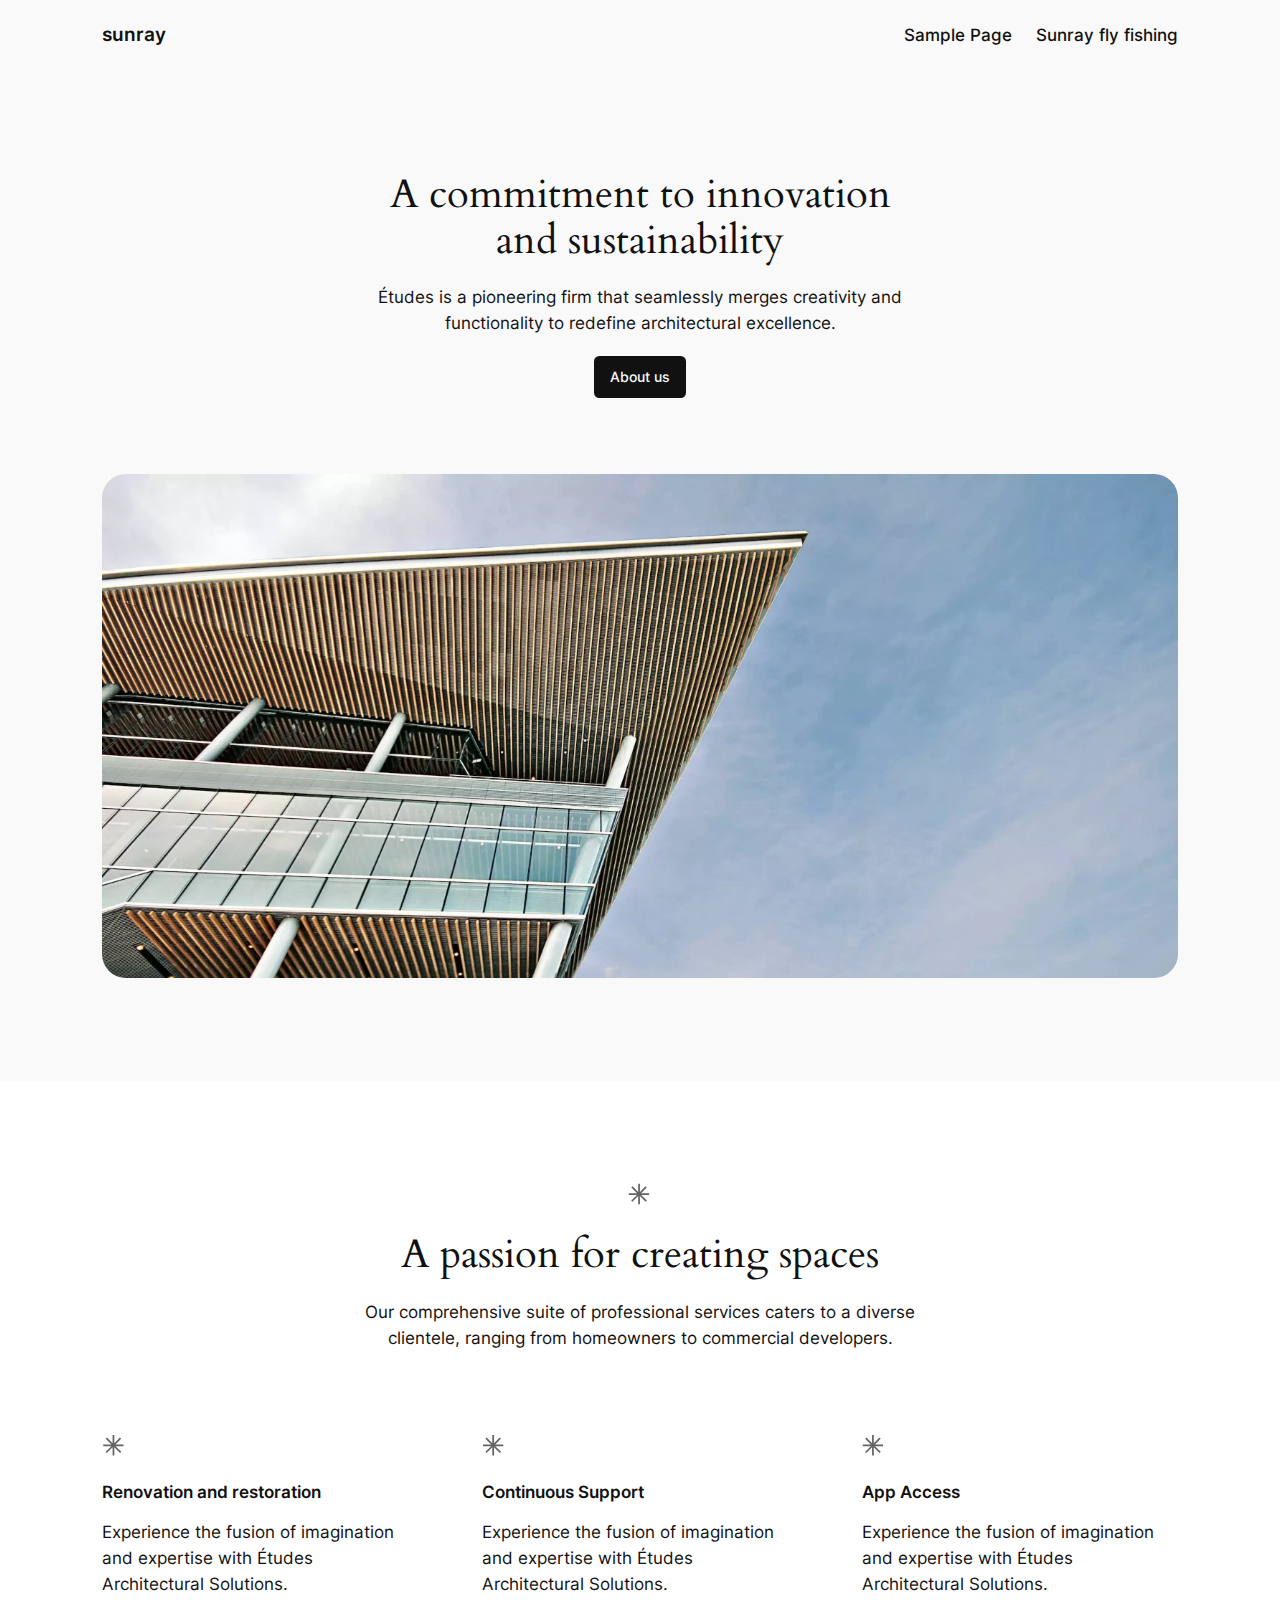
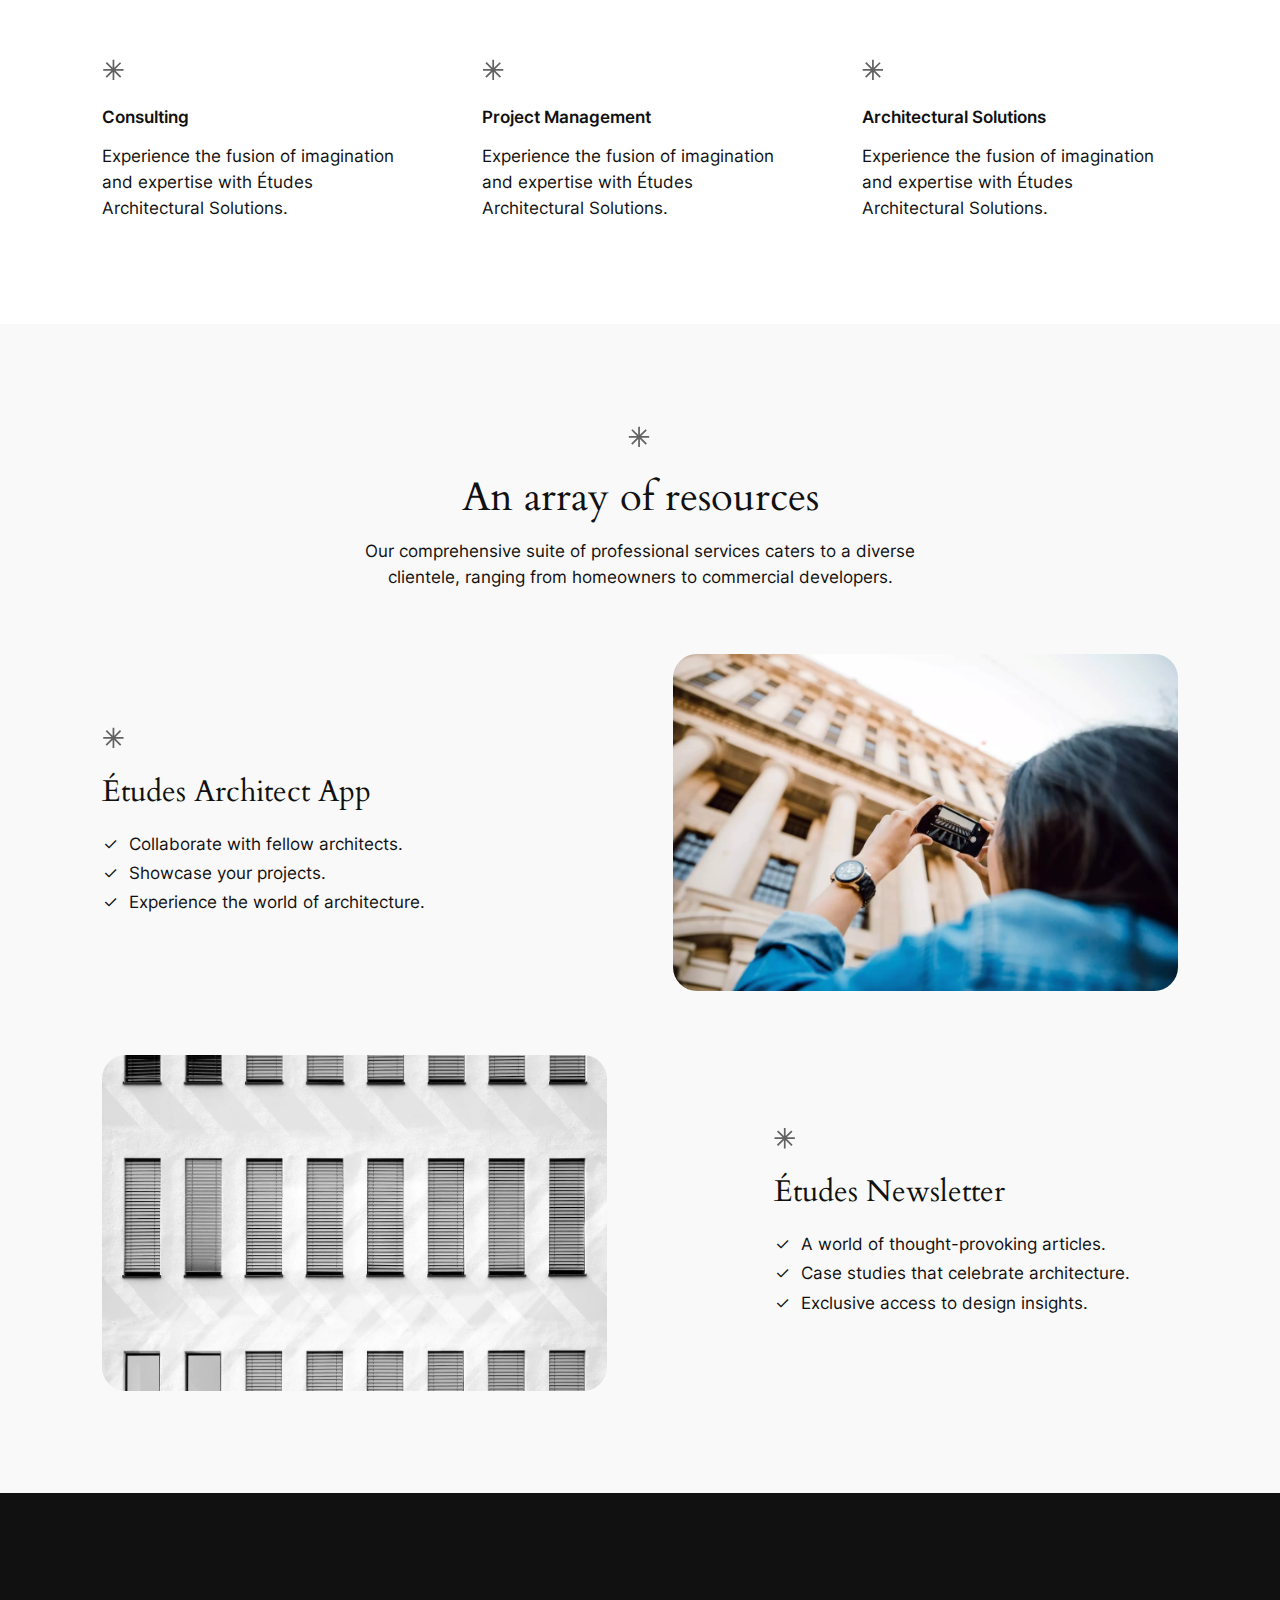
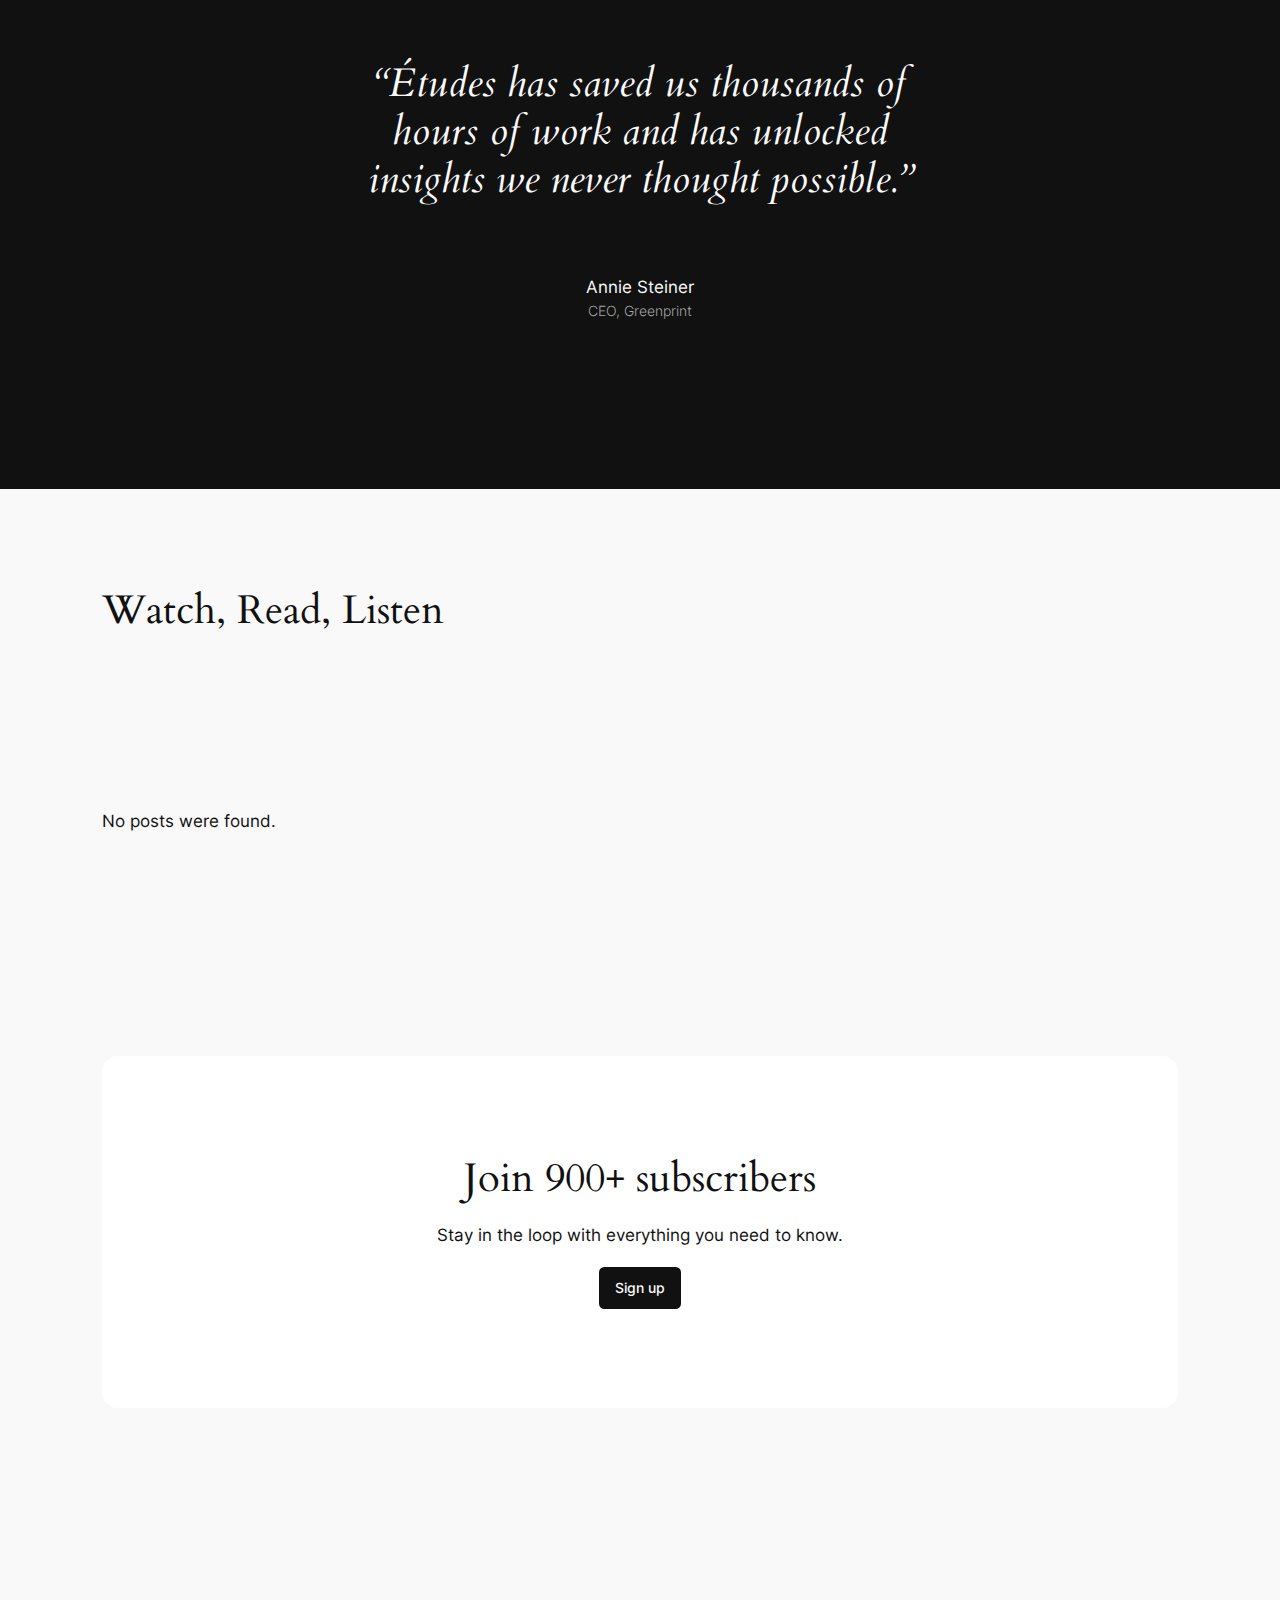
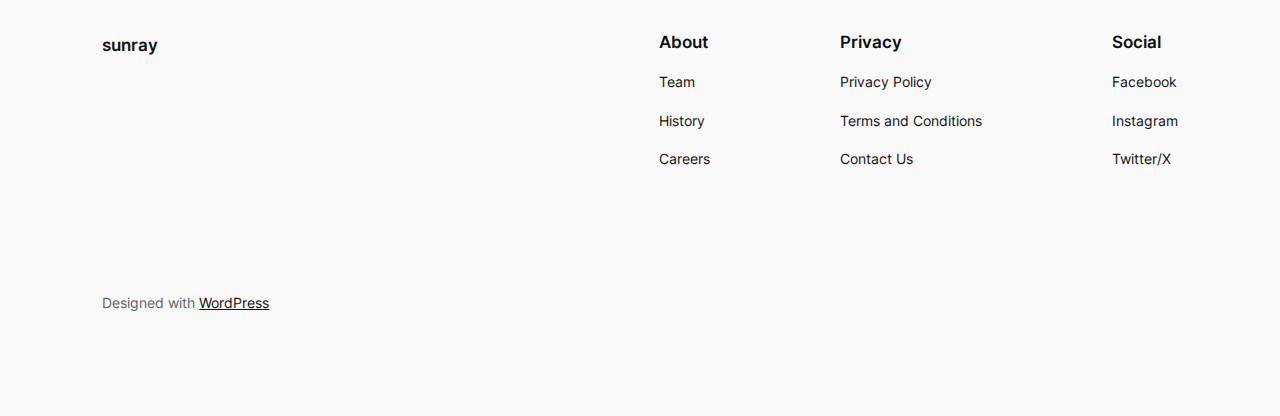
==== commit eec8657b: "Update index.html" ====
--- a/index.html
+++ b/index.html
@@ -1,759 +1,760 @@
-<!DOCTYPE html>
-<html lang="en-US">
-<head>
-	<meta charset="UTF-8">
-	<meta name="viewport" content="width=device-width, initial-scale=1">
-<meta name="robots" content="max-image-preview:large">
-	<style>img:is([sizes="auto" i], [sizes^="auto," i]) { contain-intrinsic-size: 3000px 1500px }</style>
-	<title>sunray</title>
-<link rel="alternate" type="application/rss+xml" title="sunray &raquo; Feed" href="/feed/">
-<link rel="alternate" type="application/rss+xml" title="sunray &raquo; Comments Feed" href="/comments/feed/">
-<script>
-window._wpemojiSettings = {"baseUrl":"https:\/\/s.w.org\/images\/core\/emoji\/15.0.3\/72x72\/","ext":".png","svgUrl":"https:\/\/s.w.org\/images\/core\/emoji\/15.0.3\/svg\/","svgExt":".svg","source":{"concatemoji":"\/wp-includes\/js\/wp-emoji-release.min.js?ver=6.7.1"}};
-/*! This file is auto-generated */
-!function(i,n){var o,s,e;function c(e){try{var t={supportTests:e,timestamp:(new Date).valueOf()};sessionStorage.setItem(o,JSON.stringify(t))}catch(e){}}function p(e,t,n){e.clearRect(0,0,e.canvas.width,e.canvas.height),e.fillText(t,0,0);var t=new Uint32Array(e.getImageData(0,0,e.canvas.width,e.canvas.height).data),r=(e.clearRect(0,0,e.canvas.width,e.canvas.height),e.fillText(n,0,0),new Uint32Array(e.getImageData(0,0,e.canvas.width,e.canvas.height).data));return t.every(function(e,t){return e===r[t]})}function u(e,t,n){switch(t){case"flag":return n(e,"🏳️‍⚧️","🏳️​⚧️")?!1:!n(e,"🇺🇳","🇺​🇳")&&!n(e,"🏴󠁧󠁢󠁥󠁮󠁧󠁿","🏴​󠁧​󠁢​󠁥​󠁮​󠁧​󠁿");case"emoji":return!n(e,"🐦‍⬛","🐦​⬛")}return!1}function f(e,t,n){var r="undefined"!=typeof WorkerGlobalScope&&self instanceof WorkerGlobalScope?new OffscreenCanvas(300,150):i.createElement("canvas"),a=r.getContext("2d",{willReadFrequently:!0}),o=(a.textBaseline="top",a.font="600 32px Arial",{});return e.forEach(function(e){o[e]=t(a,e,n)}),o}function t(e){var t=i.createElement("script");t.src=e,t.defer=!0,i.head.appendChild(t)}"undefined"!=typeof Promise&&(o="wpEmojiSettingsSupports",s=["flag","emoji"],n.supports={everything:!0,everythingExceptFlag:!0},e=new Promise(function(e){i.addEventListener("DOMContentLoaded",e,{once:!0})}),new Promise(function(t){var n=function(){try{var e=JSON.parse(sessionStorage.getItem(o));if("object"==typeof e&&"number"==typeof e.timestamp&&(new Date).valueOf()<e.timestamp+604800&&"object"==typeof e.supportTests)return e.supportTests}catch(e){}return null}();if(!n){if("undefined"!=typeof Worker&&"undefined"!=typeof OffscreenCanvas&&"undefined"!=typeof URL&&URL.createObjectURL&&"undefined"!=typeof Blob)try{var e="postMessage("+f.toString()+"("+[JSON.stringify(s),u.toString(),p.toString()].join(",")+"));",r=new Blob([e],{type:"text/javascript"}),a=new Worker(URL.createObjectURL(r),{name:"wpTestEmojiSupports"});return void(a.onmessage=function(e){c(n=e.data),a.terminate(),t(n)})}catch(e){}c(n=f(s,u,p))}t(n)}).then(function(e){for(var t in e)n.supports[t]=e[t],n.supports.everything=n.supports.everything&&n.supports[t],"flag"!==t&&(n.supports.everythingExceptFlag=n.supports.everythingExceptFlag&&n.supports[t]);n.supports.everythingExceptFlag=n.supports.everythingExceptFlag&&!n.supports.flag,n.DOMReady=!1,n.readyCallback=function(){n.DOMReady=!0}}).then(function(){return e}).then(function(){var e;n.supports.everything||(n.readyCallback(),(e=n.source||{}).concatemoji?t(e.concatemoji):e.wpemoji&&e.twemoji&&(t(e.twemoji),t(e.wpemoji)))}))}((window,document),window._wpemojiSettings);
-</script>
-<style id="wp-block-site-logo-inline-css">.wp-block-site-logo{box-sizing:border-box;line-height:0}.wp-block-site-logo a{display:inline-block;line-height:0}.wp-block-site-logo.is-default-size img{height:auto;width:120px}.wp-block-site-logo img{height:auto;max-width:100%}.wp-block-site-logo a,.wp-block-site-logo img{border-radius:inherit}.wp-block-site-logo.aligncenter{margin-left:auto;margin-right:auto;text-align:center}:root :where(.wp-block-site-logo.is-style-rounded){border-radius:9999px}</style>
-<style id="wp-block-site-title-inline-css">.wp-block-site-title{box-sizing:border-box}.wp-block-site-title :where(a){color:inherit;font-family:inherit;font-size:inherit;font-style:inherit;font-weight:inherit;letter-spacing:inherit;line-height:inherit;text-decoration:inherit}</style>
-<style id="wp-block-group-inline-css">.wp-block-group{box-sizing:border-box}:where(.wp-block-group.wp-block-group-is-layout-constrained){position:relative}</style>
-<style id="wp-block-page-list-inline-css">.wp-block-navigation .wp-block-page-list{align-items:var(--navigation-layout-align,initial);background-color:inherit;display:flex;flex-direction:var(--navigation-layout-direction,initial);flex-wrap:var(--navigation-layout-wrap,wrap);justify-content:var(--navigation-layout-justify,initial)}.wp-block-navigation .wp-block-navigation-item{background-color:inherit}</style>
-<link rel="stylesheet" id="wp-block-navigation-css" href="/wp-includes/blocks/navigation/style.min.css?ver=6.7.1" media="all">
-<style id="wp-block-heading-inline-css">h1.has-background,h2.has-background,h3.has-background,h4.has-background,h5.has-background,h6.has-background{padding:1.25em 2.375em}h1.has-text-align-left[style*=writing-mode]:where([style*=vertical-lr]),h1.has-text-align-right[style*=writing-mode]:where([style*=vertical-rl]),h2.has-text-align-left[style*=writing-mode]:where([style*=vertical-lr]),h2.has-text-align-right[style*=writing-mode]:where([style*=vertical-rl]),h3.has-text-align-left[style*=writing-mode]:where([style*=vertical-lr]),h3.has-text-align-right[style*=writing-mode]:where([style*=vertical-rl]),h4.has-text-align-left[style*=writing-mode]:where([style*=vertical-lr]),h4.has-text-align-right[style*=writing-mode]:where([style*=vertical-rl]),h5.has-text-align-left[style*=writing-mode]:where([style*=vertical-lr]),h5.has-text-align-right[style*=writing-mode]:where([style*=vertical-rl]),h6.has-text-align-left[style*=writing-mode]:where([style*=vertical-lr]),h6.has-text-align-right[style*=writing-mode]:where([style*=vertical-rl]){rotate:180deg}
-
-				.is-style-asterisk:before {
-					content: '';
-					width: 1.5rem;
-					height: 3rem;
-					background: var(--wp--preset--color--contrast-2, currentColor);
-					clip-path: path('M11.93.684v8.039l5.633-5.633 1.216 1.23-5.66 5.66h8.04v1.737H13.2l5.701 5.701-1.23 1.23-5.742-5.742V21h-1.737v-8.094l-5.77 5.77-1.23-1.217 5.743-5.742H.842V9.98h8.162l-5.701-5.7 1.23-1.231 5.66 5.66V.684h1.737Z');
-					display: block;
-				}
-
-				/* Hide the asterisk if the heading has no content, to avoid using empty headings to display the asterisk only, which is an A11Y issue */
-				.is-style-asterisk:empty:before {
-					content: none;
-				}
-
-				.is-style-asterisk:-moz-only-whitespace:before {
-					content: none;
-				}
-
-				.is-style-asterisk.has-text-align-center:before {
-					margin: 0 auto;
-				}
-
-				.is-style-asterisk.has-text-align-right:before {
-					margin-left: auto;
-				}
-
-				.rtl .is-style-asterisk.has-text-align-left:before {
-					margin-right: auto;
-				}</style>
-<style id="wp-block-spacer-inline-css">.wp-block-spacer{clear:both}</style>
-<style id="wp-block-paragraph-inline-css">.is-small-text{font-size:.875em}.is-regular-text{font-size:1em}.is-large-text{font-size:2.25em}.is-larger-text{font-size:3em}.has-drop-cap:not(:focus):first-letter{float:left;font-size:8.4em;font-style:normal;font-weight:100;line-height:.68;margin:.05em .1em 0 0;text-transform:uppercase}body.rtl .has-drop-cap:not(:focus):first-letter{float:none;margin-left:.1em}p.has-drop-cap.has-background{overflow:hidden}:root :where(p.has-background){padding:1.25em 2.375em}:where(p.has-text-color:not(.has-link-color)) a{color:inherit}p.has-text-align-left[style*="writing-mode:vertical-lr"],p.has-text-align-right[style*="writing-mode:vertical-rl"]{rotate:180deg}</style>
-<style id="wp-block-button-inline-css">.wp-block-button__link{box-sizing:border-box;cursor:pointer;display:inline-block;text-align:center;word-break:break-word}.wp-block-button__link.aligncenter{text-align:center}.wp-block-button__link.alignright{text-align:right}:where(.wp-block-button__link){border-radius:9999px;box-shadow:none;padding:calc(.667em + 2px) calc(1.333em + 2px);text-decoration:none}.wp-block-button[style*=text-decoration] .wp-block-button__link{text-decoration:inherit}.wp-block-buttons>.wp-block-button.has-custom-width{max-width:none}.wp-block-buttons>.wp-block-button.has-custom-width .wp-block-button__link{width:100%}.wp-block-buttons>.wp-block-button.has-custom-font-size .wp-block-button__link{font-size:inherit}.wp-block-buttons>.wp-block-button.wp-block-button__width-25{width:calc(25% - var(--wp--style--block-gap, .5em)*.75)}.wp-block-buttons>.wp-block-button.wp-block-button__width-50{width:calc(50% - var(--wp--style--block-gap, .5em)*.5)}.wp-block-buttons>.wp-block-button.wp-block-button__width-75{width:calc(75% - var(--wp--style--block-gap, .5em)*.25)}.wp-block-buttons>.wp-block-button.wp-block-button__width-100{flex-basis:100%;width:100%}.wp-block-buttons.is-vertical>.wp-block-button.wp-block-button__width-25{width:25%}.wp-block-buttons.is-vertical>.wp-block-button.wp-block-button__width-50{width:50%}.wp-block-buttons.is-vertical>.wp-block-button.wp-block-button__width-75{width:75%}.wp-block-button.is-style-squared,.wp-block-button__link.wp-block-button.is-style-squared{border-radius:0}.wp-block-button.no-border-radius,.wp-block-button__link.no-border-radius{border-radius:0!important}:root :where(.wp-block-button .wp-block-button__link.is-style-outline),:root :where(.wp-block-button.is-style-outline>.wp-block-button__link){border:2px solid;padding:.667em 1.333em}:root :where(.wp-block-button .wp-block-button__link.is-style-outline:not(.has-text-color)),:root :where(.wp-block-button.is-style-outline>.wp-block-button__link:not(.has-text-color)){color:currentColor}:root :where(.wp-block-button .wp-block-button__link.is-style-outline:not(.has-background)),:root :where(.wp-block-button.is-style-outline>.wp-block-button__link:not(.has-background)){background-color:initial;background-image:none}</style>
-<style id="twentytwentyfour-button-style-outline-inline-css">.wp-block-button.is-style-outline
-	> .wp-block-button__link:not(.has-text-color, .has-background):hover {
-	background-color: var(--wp--preset--color--contrast-2, var(--wp--preset--color--contrast, transparent));
-	color: var(--wp--preset--color--base);
-	border-color: var(--wp--preset--color--contrast-2, var(--wp--preset--color--contrast, currentColor));
-}</style>
-<style id="wp-block-buttons-inline-css">.wp-block-buttons.is-vertical{flex-direction:column}.wp-block-buttons.is-vertical>.wp-block-button:last-child{margin-bottom:0}.wp-block-buttons>.wp-block-button{display:inline-block;margin:0}.wp-block-buttons.is-content-justification-left{justify-content:flex-start}.wp-block-buttons.is-content-justification-left.is-vertical{align-items:flex-start}.wp-block-buttons.is-content-justification-center{justify-content:center}.wp-block-buttons.is-content-justification-center.is-vertical{align-items:center}.wp-block-buttons.is-content-justification-right{justify-content:flex-end}.wp-block-buttons.is-content-justification-right.is-vertical{align-items:flex-end}.wp-block-buttons.is-content-justification-space-between{justify-content:space-between}.wp-block-buttons.aligncenter{text-align:center}.wp-block-buttons:not(.is-content-justification-space-between,.is-content-justification-right,.is-content-justification-left,.is-content-justification-center) .wp-block-button.aligncenter{margin-left:auto;margin-right:auto;width:100%}.wp-block-buttons[style*=text-decoration] .wp-block-button,.wp-block-buttons[style*=text-decoration] .wp-block-button__link{text-decoration:inherit}.wp-block-buttons.has-custom-font-size .wp-block-button__link{font-size:inherit}.wp-block-button.aligncenter{text-align:center}</style>
-<link rel="stylesheet" id="wp-block-image-css" href="/wp-includes/blocks/image/style.min.css?ver=6.7.1" media="all">
-<style id="wp-block-columns-inline-css">.wp-block-columns{align-items:normal!important;box-sizing:border-box;display:flex;flex-wrap:wrap!important}@media (min-width:782px){.wp-block-columns{flex-wrap:nowrap!important}}.wp-block-columns.are-vertically-aligned-top{align-items:flex-start}.wp-block-columns.are-vertically-aligned-center{align-items:center}.wp-block-columns.are-vertically-aligned-bottom{align-items:flex-end}@media (max-width:781px){.wp-block-columns:not(.is-not-stacked-on-mobile)>.wp-block-column{flex-basis:100%!important}}@media (min-width:782px){.wp-block-columns:not(.is-not-stacked-on-mobile)>.wp-block-column{flex-basis:0;flex-grow:1}.wp-block-columns:not(.is-not-stacked-on-mobile)>.wp-block-column[style*=flex-basis]{flex-grow:0}}.wp-block-columns.is-not-stacked-on-mobile{flex-wrap:nowrap!important}.wp-block-columns.is-not-stacked-on-mobile>.wp-block-column{flex-basis:0;flex-grow:1}.wp-block-columns.is-not-stacked-on-mobile>.wp-block-column[style*=flex-basis]{flex-grow:0}:where(.wp-block-columns){margin-bottom:1.75em}:where(.wp-block-columns.has-background){padding:1.25em 2.375em}.wp-block-column{flex-grow:1;min-width:0;overflow-wrap:break-word;word-break:break-word}.wp-block-column.is-vertically-aligned-top{align-self:flex-start}.wp-block-column.is-vertically-aligned-center{align-self:center}.wp-block-column.is-vertically-aligned-bottom{align-self:flex-end}.wp-block-column.is-vertically-aligned-stretch{align-self:stretch}.wp-block-column.is-vertically-aligned-bottom,.wp-block-column.is-vertically-aligned-center,.wp-block-column.is-vertically-aligned-top{width:100%}</style>
-<style id="wp-block-list-inline-css">ol,ul{box-sizing:border-box}:root :where(.wp-block-list.has-background){padding:1.25em 2.375em}
-
-				ul.is-style-checkmark-list {
-					list-style-type: "\2713";
-				}
-
-				ul.is-style-checkmark-list li {
-					padding-inline-start: 1ch;
-				}</style>
-<style id="wp-block-post-template-inline-css">.wp-block-post-template{list-style:none;margin-bottom:0;margin-top:0;max-width:100%;padding:0}.wp-block-post-template.is-flex-container{display:flex;flex-direction:row;flex-wrap:wrap;gap:1.25em}.wp-block-post-template.is-flex-container>li{margin:0;width:100%}@media (min-width:600px){.wp-block-post-template.is-flex-container.is-flex-container.columns-2>li{width:calc(50% - .625em)}.wp-block-post-template.is-flex-container.is-flex-container.columns-3>li{width:calc(33.33333% - .83333em)}.wp-block-post-template.is-flex-container.is-flex-container.columns-4>li{width:calc(25% - .9375em)}.wp-block-post-template.is-flex-container.is-flex-container.columns-5>li{width:calc(20% - 1em)}.wp-block-post-template.is-flex-container.is-flex-container.columns-6>li{width:calc(16.66667% - 1.04167em)}}@media (max-width:600px){.wp-block-post-template-is-layout-grid.wp-block-post-template-is-layout-grid.wp-block-post-template-is-layout-grid.wp-block-post-template-is-layout-grid{grid-template-columns:1fr}}.wp-block-post-template-is-layout-constrained>li>.alignright,.wp-block-post-template-is-layout-flow>li>.alignright{float:right;margin-inline-end:0;margin-inline-start:2em}.wp-block-post-template-is-layout-constrained>li>.alignleft,.wp-block-post-template-is-layout-flow>li>.alignleft{float:left;margin-inline-end:2em;margin-inline-start:0}.wp-block-post-template-is-layout-constrained>li>.aligncenter,.wp-block-post-template-is-layout-flow>li>.aligncenter{margin-inline-end:auto;margin-inline-start:auto}</style>
-<style id="wp-block-query-pagination-inline-css">.wp-block-query-pagination.is-content-justification-space-between>.wp-block-query-pagination-next:last-of-type{margin-inline-start:auto}.wp-block-query-pagination.is-content-justification-space-between>.wp-block-query-pagination-previous:first-child{margin-inline-end:auto}.wp-block-query-pagination .wp-block-query-pagination-previous-arrow{display:inline-block;margin-right:1ch}.wp-block-query-pagination .wp-block-query-pagination-previous-arrow:not(.is-arrow-chevron){transform:scaleX(1)}.wp-block-query-pagination .wp-block-query-pagination-next-arrow{display:inline-block;margin-left:1ch}.wp-block-query-pagination .wp-block-query-pagination-next-arrow:not(.is-arrow-chevron){transform:scaleX(1)}.wp-block-query-pagination.aligncenter{justify-content:center}</style>
-<style id="wp-block-site-tagline-inline-css">.wp-block-site-tagline{box-sizing:border-box}</style>
-<style id="wp-block-navigation-link-inline-css">.wp-block-navigation .wp-block-navigation-item__label{overflow-wrap:break-word}.wp-block-navigation .wp-block-navigation-item__description{display:none}.link-ui-tools{border-top:1px solid #f0f0f0;padding:8px}.link-ui-block-inserter{padding-top:8px}.link-ui-block-inserter__back{margin-left:8px;text-transform:uppercase}
-
-				.is-style-arrow-link .wp-block-navigation-item__label:after {
-					content: "\2197";
-					padding-inline-start: 0.25rem;
-					vertical-align: middle;
-					text-decoration: none;
-					display: inline-block;
-				}</style>
-<style id="wp-block-library-inline-css">:root{--wp-admin-theme-color:#007cba;--wp-admin-theme-color--rgb:0,124,186;--wp-admin-theme-color-darker-10:#006ba1;--wp-admin-theme-color-darker-10--rgb:0,107,161;--wp-admin-theme-color-darker-20:#005a87;--wp-admin-theme-color-darker-20--rgb:0,90,135;--wp-admin-border-width-focus:2px;--wp-block-synced-color:#7a00df;--wp-block-synced-color--rgb:122,0,223;--wp-bound-block-color:var(--wp-block-synced-color)}@media (min-resolution:192dpi){:root{--wp-admin-border-width-focus:1.5px}}.wp-element-button{cursor:pointer}:root{--wp--preset--font-size--normal:16px;--wp--preset--font-size--huge:42px}:root .has-very-light-gray-background-color{background-color:#eee}:root .has-very-dark-gray-background-color{background-color:#313131}:root .has-very-light-gray-color{color:#eee}:root .has-very-dark-gray-color{color:#313131}:root .has-vivid-green-cyan-to-vivid-cyan-blue-gradient-background{background:linear-gradient(135deg,#00d084,#0693e3)}:root .has-purple-crush-gradient-background{background:linear-gradient(135deg,#34e2e4,#4721fb 50%,#ab1dfe)}:root .has-hazy-dawn-gradient-background{background:linear-gradient(135deg,#faaca8,#dad0ec)}:root .has-subdued-olive-gradient-background{background:linear-gradient(135deg,#fafae1,#67a671)}:root .has-atomic-cream-gradient-background{background:linear-gradient(135deg,#fdd79a,#004a59)}:root .has-nightshade-gradient-background{background:linear-gradient(135deg,#330968,#31cdcf)}:root .has-midnight-gradient-background{background:linear-gradient(135deg,#020381,#2874fc)}.has-regular-font-size{font-size:1em}.has-larger-font-size{font-size:2.625em}.has-normal-font-size{font-size:var(--wp--preset--font-size--normal)}.has-huge-font-size{font-size:var(--wp--preset--font-size--huge)}.has-text-align-center{text-align:center}.has-text-align-left{text-align:left}.has-text-align-right{text-align:right}#end-resizable-editor-section{display:none}.aligncenter{clear:both}.items-justified-left{justify-content:flex-start}.items-justified-center{justify-content:center}.items-justified-right{justify-content:flex-end}.items-justified-space-between{justify-content:space-between}.screen-reader-text{border:0;clip:rect(1px,1px,1px,1px);clip-path:inset(50%);height:1px;margin:-1px;overflow:hidden;padding:0;position:absolute;width:1px;word-wrap:normal!important}.screen-reader-text:focus{background-color:#ddd;clip:auto!important;clip-path:none;color:#444;display:block;font-size:1em;height:auto;left:5px;line-height:normal;padding:15px 23px 14px;text-decoration:none;top:5px;width:auto;z-index:100000}html :where(.has-border-color){border-style:solid}html :where([style*=border-top-color]){border-top-style:solid}html :where([style*=border-right-color]){border-right-style:solid}html :where([style*=border-bottom-color]){border-bottom-style:solid}html :where([style*=border-left-color]){border-left-style:solid}html :where([style*=border-width]){border-style:solid}html :where([style*=border-top-width]){border-top-style:solid}html :where([style*=border-right-width]){border-right-style:solid}html :where([style*=border-bottom-width]){border-bottom-style:solid}html :where([style*=border-left-width]){border-left-style:solid}html :where(img[class*=wp-image-]){height:auto;max-width:100%}:where(figure){margin:0 0 1em}html :where(.is-position-sticky){--wp-admin--admin-bar--position-offset:var(--wp-admin--admin-bar--height,0px)}@media screen and (max-width:600px){html :where(.is-position-sticky){--wp-admin--admin-bar--position-offset:0px}}</style>
-<style id="global-styles-inline-css">:root{--wp--preset--aspect-ratio--square: 1;--wp--preset--aspect-ratio--4-3: 4/3;--wp--preset--aspect-ratio--3-4: 3/4;--wp--preset--aspect-ratio--3-2: 3/2;--wp--preset--aspect-ratio--2-3: 2/3;--wp--preset--aspect-ratio--16-9: 16/9;--wp--preset--aspect-ratio--9-16: 9/16;--wp--preset--color--black: #000000;--wp--preset--color--cyan-bluish-gray: #abb8c3;--wp--preset--color--white: #ffffff;--wp--preset--color--pale-pink: #f78da7;--wp--preset--color--vivid-red: #cf2e2e;--wp--preset--color--luminous-vivid-orange: #ff6900;--wp--preset--color--luminous-vivid-amber: #fcb900;--wp--preset--color--light-green-cyan: #7bdcb5;--wp--preset--color--vivid-green-cyan: #00d084;--wp--preset--color--pale-cyan-blue: #8ed1fc;--wp--preset--color--vivid-cyan-blue: #0693e3;--wp--preset--color--vivid-purple: #9b51e0;--wp--preset--color--base: #f9f9f9;--wp--preset--color--base-2: #ffffff;--wp--preset--color--contrast: #111111;--wp--preset--color--contrast-2: #636363;--wp--preset--color--contrast-3: #A4A4A4;--wp--preset--color--accent: #cfcabe;--wp--preset--color--accent-2: #c2a990;--wp--preset--color--accent-3: #d8613c;--wp--preset--color--accent-4: #b1c5a4;--wp--preset--color--accent-5: #b5bdbc;--wp--preset--gradient--vivid-cyan-blue-to-vivid-purple: linear-gradient(135deg,rgba(6,147,227,1) 0%,rgb(155,81,224) 100%);--wp--preset--gradient--light-green-cyan-to-vivid-green-cyan: linear-gradient(135deg,rgb(122,220,180) 0%,rgb(0,208,130) 100%);--wp--preset--gradient--luminous-vivid-amber-to-luminous-vivid-orange: linear-gradient(135deg,rgba(252,185,0,1) 0%,rgba(255,105,0,1) 100%);--wp--preset--gradient--luminous-vivid-orange-to-vivid-red: linear-gradient(135deg,rgba(255,105,0,1) 0%,rgb(207,46,46) 100%);--wp--preset--gradient--very-light-gray-to-cyan-bluish-gray: linear-gradient(135deg,rgb(238,238,238) 0%,rgb(169,184,195) 100%);--wp--preset--gradient--cool-to-warm-spectrum: linear-gradient(135deg,rgb(74,234,220) 0%,rgb(151,120,209) 20%,rgb(207,42,186) 40%,rgb(238,44,130) 60%,rgb(251,105,98) 80%,rgb(254,248,76) 100%);--wp--preset--gradient--blush-light-purple: linear-gradient(135deg,rgb(255,206,236) 0%,rgb(152,150,240) 100%);--wp--preset--gradient--blush-bordeaux: linear-gradient(135deg,rgb(254,205,165) 0%,rgb(254,45,45) 50%,rgb(107,0,62) 100%);--wp--preset--gradient--luminous-dusk: linear-gradient(135deg,rgb(255,203,112) 0%,rgb(199,81,192) 50%,rgb(65,88,208) 100%);--wp--preset--gradient--pale-ocean: linear-gradient(135deg,rgb(255,245,203) 0%,rgb(182,227,212) 50%,rgb(51,167,181) 100%);--wp--preset--gradient--electric-grass: linear-gradient(135deg,rgb(202,248,128) 0%,rgb(113,206,126) 100%);--wp--preset--gradient--midnight: linear-gradient(135deg,rgb(2,3,129) 0%,rgb(40,116,252) 100%);--wp--preset--gradient--gradient-1: linear-gradient(to bottom, #cfcabe 0%, #F9F9F9 100%);--wp--preset--gradient--gradient-2: linear-gradient(to bottom, #C2A990 0%, #F9F9F9 100%);--wp--preset--gradient--gradient-3: linear-gradient(to bottom, #D8613C 0%, #F9F9F9 100%);--wp--preset--gradient--gradient-4: linear-gradient(to bottom, #B1C5A4 0%, #F9F9F9 100%);--wp--preset--gradient--gradient-5: linear-gradient(to bottom, #B5BDBC 0%, #F9F9F9 100%);--wp--preset--gradient--gradient-6: linear-gradient(to bottom, #A4A4A4 0%, #F9F9F9 100%);--wp--preset--gradient--gradient-7: linear-gradient(to bottom, #cfcabe 50%, #F9F9F9 50%);--wp--preset--gradient--gradient-8: linear-gradient(to bottom, #C2A990 50%, #F9F9F9 50%);--wp--preset--gradient--gradient-9: linear-gradient(to bottom, #D8613C 50%, #F9F9F9 50%);--wp--preset--gradient--gradient-10: linear-gradient(to bottom, #B1C5A4 50%, #F9F9F9 50%);--wp--preset--gradient--gradient-11: linear-gradient(to bottom, #B5BDBC 50%, #F9F9F9 50%);--wp--preset--gradient--gradient-12: linear-gradient(to bottom, #A4A4A4 50%, #F9F9F9 50%);--wp--preset--font-size--small: 0.9rem;--wp--preset--font-size--medium: 1.05rem;--wp--preset--font-size--large: clamp(1.39rem, 1.39rem + ((1vw - 0.2rem) * 0.767), 1.85rem);--wp--preset--font-size--x-large: clamp(1.85rem, 1.85rem + ((1vw - 0.2rem) * 1.083), 2.5rem);--wp--preset--font-size--xx-large: clamp(2.5rem, 2.5rem + ((1vw - 0.2rem) * 1.283), 3.27rem);--wp--preset--font-family--body: "Inter", sans-serif;--wp--preset--font-family--heading: Cardo;--wp--preset--font-family--system-sans-serif: -apple-system, BlinkMacSystemFont, avenir next, avenir, segoe ui, helvetica neue, helvetica, Cantarell, Ubuntu, roboto, noto, arial, sans-serif;--wp--preset--font-family--system-serif: Iowan Old Style, Apple Garamond, Baskerville, Times New Roman, Droid Serif, Times, Source Serif Pro, serif, Apple Color Emoji, Segoe UI Emoji, Segoe UI Symbol;--wp--preset--spacing--20: min(1.5rem, 2vw);--wp--preset--spacing--30: min(2.5rem, 3vw);--wp--preset--spacing--40: min(4rem, 5vw);--wp--preset--spacing--50: min(6.5rem, 8vw);--wp--preset--spacing--60: min(10.5rem, 13vw);--wp--preset--spacing--70: 3.38rem;--wp--preset--spacing--80: 5.06rem;--wp--preset--spacing--10: 1rem;--wp--preset--shadow--natural: 6px 6px 9px rgba(0, 0, 0, 0.2);--wp--preset--shadow--deep: 12px 12px 50px rgba(0, 0, 0, 0.4);--wp--preset--shadow--sharp: 6px 6px 0px rgba(0, 0, 0, 0.2);--wp--preset--shadow--outlined: 6px 6px 0px -3px rgba(255, 255, 255, 1), 6px 6px rgba(0, 0, 0, 1);--wp--preset--shadow--crisp: 6px 6px 0px rgba(0, 0, 0, 1);}:root { --wp--style--global--content-size: 620px;--wp--style--global--wide-size: 1280px; }:where(body) { margin: 0; }.wp-site-blocks { padding-top: var(--wp--style--root--padding-top); padding-bottom: var(--wp--style--root--padding-bottom); }.has-global-padding { padding-right: var(--wp--style--root--padding-right); padding-left: var(--wp--style--root--padding-left); }.has-global-padding > .alignfull { margin-right: calc(var(--wp--style--root--padding-right) * -1); margin-left: calc(var(--wp--style--root--padding-left) * -1); }.has-global-padding :where(:not(.alignfull.is-layout-flow) > .has-global-padding:not(.wp-block-block, .alignfull)) { padding-right: 0; padding-left: 0; }.has-global-padding :where(:not(.alignfull.is-layout-flow) > .has-global-padding:not(.wp-block-block, .alignfull)) > .alignfull { margin-left: 0; margin-right: 0; }.wp-site-blocks > .alignleft { float: left; margin-right: 2em; }.wp-site-blocks > .alignright { float: right; margin-left: 2em; }.wp-site-blocks > .aligncenter { justify-content: center; margin-left: auto; margin-right: auto; }:where(.wp-site-blocks) > * { margin-block-start: 1.2rem; margin-block-end: 0; }:where(.wp-site-blocks) > :first-child { margin-block-start: 0; }:where(.wp-site-blocks) > :last-child { margin-block-end: 0; }:root { --wp--style--block-gap: 1.2rem; }:root :where(.is-layout-flow) > :first-child{margin-block-start: 0;}:root :where(.is-layout-flow) > :last-child{margin-block-end: 0;}:root :where(.is-layout-flow) > *{margin-block-start: 1.2rem;margin-block-end: 0;}:root :where(.is-layout-constrained) > :first-child{margin-block-start: 0;}:root :where(.is-layout-constrained) > :last-child{margin-block-end: 0;}:root :where(.is-layout-constrained) > *{margin-block-start: 1.2rem;margin-block-end: 0;}:root :where(.is-layout-flex){gap: 1.2rem;}:root :where(.is-layout-grid){gap: 1.2rem;}.is-layout-flow > .alignleft{float: left;margin-inline-start: 0;margin-inline-end: 2em;}.is-layout-flow > .alignright{float: right;margin-inline-start: 2em;margin-inline-end: 0;}.is-layout-flow > .aligncenter{margin-left: auto !important;margin-right: auto !important;}.is-layout-constrained > .alignleft{float: left;margin-inline-start: 0;margin-inline-end: 2em;}.is-layout-constrained > .alignright{float: right;margin-inline-start: 2em;margin-inline-end: 0;}.is-layout-constrained > .aligncenter{margin-left: auto !important;margin-right: auto !important;}.is-layout-constrained > :where(:not(.alignleft):not(.alignright):not(.alignfull)){max-width: var(--wp--style--global--content-size);margin-left: auto !important;margin-right: auto !important;}.is-layout-constrained > .alignwide{max-width: var(--wp--style--global--wide-size);}body .is-layout-flex{display: flex;}.is-layout-flex{flex-wrap: wrap;align-items: center;}.is-layout-flex > :is(*, div){margin: 0;}body .is-layout-grid{display: grid;}.is-layout-grid > :is(*, div){margin: 0;}body{background-color: var(--wp--preset--color--base);color: var(--wp--preset--color--contrast);font-family: var(--wp--preset--font-family--body);font-size: var(--wp--preset--font-size--medium);font-style: normal;font-weight: 400;line-height: 1.55;--wp--style--root--padding-top: 0px;--wp--style--root--padding-right: var(--wp--preset--spacing--50);--wp--style--root--padding-bottom: 0px;--wp--style--root--padding-left: var(--wp--preset--spacing--50);}a:where(:not(.wp-element-button)){color: var(--wp--preset--color--contrast);text-decoration: underline;}:root :where(a:where(:not(.wp-element-button)):hover){text-decoration: none;}h1, h2, h3, h4, h5, h6{color: var(--wp--preset--color--contrast);font-family: var(--wp--preset--font-family--heading);font-weight: 400;line-height: 1.2;}h1{font-size: var(--wp--preset--font-size--xx-large);line-height: 1.15;}h2{font-size: var(--wp--preset--font-size--x-large);}h3{font-size: var(--wp--preset--font-size--large);}h4{font-size: clamp(1.1rem, 1.1rem + ((1vw - 0.2rem) * 0.767), 1.5rem);}h5{font-size: var(--wp--preset--font-size--medium);}h6{font-size: var(--wp--preset--font-size--small);}:root :where(.wp-element-button, .wp-block-button__link){background-color: var(--wp--preset--color--contrast);border-radius: .33rem;border-color: var(--wp--preset--color--contrast);border-width: 0;color: var(--wp--preset--color--base);font-family: inherit;font-size: var(--wp--preset--font-size--small);font-style: normal;font-weight: 500;line-height: inherit;padding-top: 0.6rem;padding-right: 1rem;padding-bottom: 0.6rem;padding-left: 1rem;text-decoration: none;}:root :where(.wp-element-button:hover, .wp-block-button__link:hover){background-color: var(--wp--preset--color--contrast-2);border-color: var(--wp--preset--color--contrast-2);color: var(--wp--preset--color--base);}:root :where(.wp-element-button:focus, .wp-block-button__link:focus){background-color: var(--wp--preset--color--contrast-2);border-color: var(--wp--preset--color--contrast-2);color: var(--wp--preset--color--base);outline-color: var(--wp--preset--color--contrast);outline-offset: 2px;}:root :where(.wp-element-button:active, .wp-block-button__link:active){background-color: var(--wp--preset--color--contrast);color: var(--wp--preset--color--base);}:root :where(.wp-element-caption, .wp-block-audio figcaption, .wp-block-embed figcaption, .wp-block-gallery figcaption, .wp-block-image figcaption, .wp-block-table figcaption, .wp-block-video figcaption){color: var(--wp--preset--color--contrast-2);font-family: var(--wp--preset--font-family--body);font-size: 0.8rem;}.has-black-color{color: var(--wp--preset--color--black) !important;}.has-cyan-bluish-gray-color{color: var(--wp--preset--color--cyan-bluish-gray) !important;}.has-white-color{color: var(--wp--preset--color--white) !important;}.has-pale-pink-color{color: var(--wp--preset--color--pale-pink) !important;}.has-vivid-red-color{color: var(--wp--preset--color--vivid-red) !important;}.has-luminous-vivid-orange-color{color: var(--wp--preset--color--luminous-vivid-orange) !important;}.has-luminous-vivid-amber-color{color: var(--wp--preset--color--luminous-vivid-amber) !important;}.has-light-green-cyan-color{color: var(--wp--preset--color--light-green-cyan) !important;}.has-vivid-green-cyan-color{color: var(--wp--preset--color--vivid-green-cyan) !important;}.has-pale-cyan-blue-color{color: var(--wp--preset--color--pale-cyan-blue) !important;}.has-vivid-cyan-blue-color{color: var(--wp--preset--color--vivid-cyan-blue) !important;}.has-vivid-purple-color{color: var(--wp--preset--color--vivid-purple) !important;}.has-base-color{color: var(--wp--preset--color--base) !important;}.has-base-2-color{color: var(--wp--preset--color--base-2) !important;}.has-contrast-color{color: var(--wp--preset--color--contrast) !important;}.has-contrast-2-color{color: var(--wp--preset--color--contrast-2) !important;}.has-contrast-3-color{color: var(--wp--preset--color--contrast-3) !important;}.has-accent-color{color: var(--wp--preset--color--accent) !important;}.has-accent-2-color{color: var(--wp--preset--color--accent-2) !important;}.has-accent-3-color{color: var(--wp--preset--color--accent-3) !important;}.has-accent-4-color{color: var(--wp--preset--color--accent-4) !important;}.has-accent-5-color{color: var(--wp--preset--color--accent-5) !important;}.has-black-background-color{background-color: var(--wp--preset--color--black) !important;}.has-cyan-bluish-gray-background-color{background-color: var(--wp--preset--color--cyan-bluish-gray) !important;}.has-white-background-color{background-color: var(--wp--preset--color--white) !important;}.has-pale-pink-background-color{background-color: var(--wp--preset--color--pale-pink) !important;}.has-vivid-red-background-color{background-color: var(--wp--preset--color--vivid-red) !important;}.has-luminous-vivid-orange-background-color{background-color: var(--wp--preset--color--luminous-vivid-orange) !important;}.has-luminous-vivid-amber-background-color{background-color: var(--wp--preset--color--luminous-vivid-amber) !important;}.has-light-green-cyan-background-color{background-color: var(--wp--preset--color--light-green-cyan) !important;}.has-vivid-green-cyan-background-color{background-color: var(--wp--preset--color--vivid-green-cyan) !important;}.has-pale-cyan-blue-background-color{background-color: var(--wp--preset--color--pale-cyan-blue) !important;}.has-vivid-cyan-blue-background-color{background-color: var(--wp--preset--color--vivid-cyan-blue) !important;}.has-vivid-purple-background-color{background-color: var(--wp--preset--color--vivid-purple) !important;}.has-base-background-color{background-color: var(--wp--preset--color--base) !important;}.has-base-2-background-color{background-color: var(--wp--preset--color--base-2) !important;}.has-contrast-background-color{background-color: var(--wp--preset--color--contrast) !important;}.has-contrast-2-background-color{background-color: var(--wp--preset--color--contrast-2) !important;}.has-contrast-3-background-color{background-color: var(--wp--preset--color--contrast-3) !important;}.has-accent-background-color{background-color: var(--wp--preset--color--accent) !important;}.has-accent-2-background-color{background-color: var(--wp--preset--color--accent-2) !important;}.has-accent-3-background-color{background-color: var(--wp--preset--color--accent-3) !important;}.has-accent-4-background-color{background-color: var(--wp--preset--color--accent-4) !important;}.has-accent-5-background-color{background-color: var(--wp--preset--color--accent-5) !important;}.has-black-border-color{border-color: var(--wp--preset--color--black) !important;}.has-cyan-bluish-gray-border-color{border-color: var(--wp--preset--color--cyan-bluish-gray) !important;}.has-white-border-color{border-color: var(--wp--preset--color--white) !important;}.has-pale-pink-border-color{border-color: var(--wp--preset--color--pale-pink) !important;}.has-vivid-red-border-color{border-color: var(--wp--preset--color--vivid-red) !important;}.has-luminous-vivid-orange-border-color{border-color: var(--wp--preset--color--luminous-vivid-orange) !important;}.has-luminous-vivid-amber-border-color{border-color: var(--wp--preset--color--luminous-vivid-amber) !important;}.has-light-green-cyan-border-color{border-color: var(--wp--preset--color--light-green-cyan) !important;}.has-vivid-green-cyan-border-color{border-color: var(--wp--preset--color--vivid-green-cyan) !important;}.has-pale-cyan-blue-border-color{border-color: var(--wp--preset--color--pale-cyan-blue) !important;}.has-vivid-cyan-blue-border-color{border-color: var(--wp--preset--color--vivid-cyan-blue) !important;}.has-vivid-purple-border-color{border-color: var(--wp--preset--color--vivid-purple) !important;}.has-base-border-color{border-color: var(--wp--preset--color--base) !important;}.has-base-2-border-color{border-color: var(--wp--preset--color--base-2) !important;}.has-contrast-border-color{border-color: var(--wp--preset--color--contrast) !important;}.has-contrast-2-border-color{border-color: var(--wp--preset--color--contrast-2) !important;}.has-contrast-3-border-color{border-color: var(--wp--preset--color--contrast-3) !important;}.has-accent-border-color{border-color: var(--wp--preset--color--accent) !important;}.has-accent-2-border-color{border-color: var(--wp--preset--color--accent-2) !important;}.has-accent-3-border-color{border-color: var(--wp--preset--color--accent-3) !important;}.has-accent-4-border-color{border-color: var(--wp--preset--color--accent-4) !important;}.has-accent-5-border-color{border-color: var(--wp--preset--color--accent-5) !important;}.has-vivid-cyan-blue-to-vivid-purple-gradient-background{background: var(--wp--preset--gradient--vivid-cyan-blue-to-vivid-purple) !important;}.has-light-green-cyan-to-vivid-green-cyan-gradient-background{background: var(--wp--preset--gradient--light-green-cyan-to-vivid-green-cyan) !important;}.has-luminous-vivid-amber-to-luminous-vivid-orange-gradient-background{background: var(--wp--preset--gradient--luminous-vivid-amber-to-luminous-vivid-orange) !important;}.has-luminous-vivid-orange-to-vivid-red-gradient-background{background: var(--wp--preset--gradient--luminous-vivid-orange-to-vivid-red) !important;}.has-very-light-gray-to-cyan-bluish-gray-gradient-background{background: var(--wp--preset--gradient--very-light-gray-to-cyan-bluish-gray) !important;}.has-cool-to-warm-spectrum-gradient-background{background: var(--wp--preset--gradient--cool-to-warm-spectrum) !important;}.has-blush-light-purple-gradient-background{background: var(--wp--preset--gradient--blush-light-purple) !important;}.has-blush-bordeaux-gradient-background{background: var(--wp--preset--gradient--blush-bordeaux) !important;}.has-luminous-dusk-gradient-background{background: var(--wp--preset--gradient--luminous-dusk) !important;}.has-pale-ocean-gradient-background{background: var(--wp--preset--gradient--pale-ocean) !important;}.has-electric-grass-gradient-background{background: var(--wp--preset--gradient--electric-grass) !important;}.has-midnight-gradient-background{background: var(--wp--preset--gradient--midnight) !important;}.has-gradient-1-gradient-background{background: var(--wp--preset--gradient--gradient-1) !important;}.has-gradient-2-gradient-background{background: var(--wp--preset--gradient--gradient-2) !important;}.has-gradient-3-gradient-background{background: var(--wp--preset--gradient--gradient-3) !important;}.has-gradient-4-gradient-background{background: var(--wp--preset--gradient--gradient-4) !important;}.has-gradient-5-gradient-background{background: var(--wp--preset--gradient--gradient-5) !important;}.has-gradient-6-gradient-background{background: var(--wp--preset--gradient--gradient-6) !important;}.has-gradient-7-gradient-background{background: var(--wp--preset--gradient--gradient-7) !important;}.has-gradient-8-gradient-background{background: var(--wp--preset--gradient--gradient-8) !important;}.has-gradient-9-gradient-background{background: var(--wp--preset--gradient--gradient-9) !important;}.has-gradient-10-gradient-background{background: var(--wp--preset--gradient--gradient-10) !important;}.has-gradient-11-gradient-background{background: var(--wp--preset--gradient--gradient-11) !important;}.has-gradient-12-gradient-background{background: var(--wp--preset--gradient--gradient-12) !important;}.has-small-font-size{font-size: var(--wp--preset--font-size--small) !important;}.has-medium-font-size{font-size: var(--wp--preset--font-size--medium) !important;}.has-large-font-size{font-size: var(--wp--preset--font-size--large) !important;}.has-x-large-font-size{font-size: var(--wp--preset--font-size--x-large) !important;}.has-xx-large-font-size{font-size: var(--wp--preset--font-size--xx-large) !important;}.has-body-font-family{font-family: var(--wp--preset--font-family--body) !important;}.has-heading-font-family{font-family: var(--wp--preset--font-family--heading) !important;}.has-system-sans-serif-font-family{font-family: var(--wp--preset--font-family--system-sans-serif) !important;}.has-system-serif-font-family{font-family: var(--wp--preset--font-family--system-serif) !important;}:where(.wp-site-blocks *:focus){outline-width:2px;outline-style:solid}
-:root :where(.wp-block-buttons-is-layout-flow) > :first-child{margin-block-start: 0;}:root :where(.wp-block-buttons-is-layout-flow) > :last-child{margin-block-end: 0;}:root :where(.wp-block-buttons-is-layout-flow) > *{margin-block-start: 0.7rem;margin-block-end: 0;}:root :where(.wp-block-buttons-is-layout-constrained) > :first-child{margin-block-start: 0;}:root :where(.wp-block-buttons-is-layout-constrained) > :last-child{margin-block-end: 0;}:root :where(.wp-block-buttons-is-layout-constrained) > *{margin-block-start: 0.7rem;margin-block-end: 0;}:root :where(.wp-block-buttons-is-layout-flex){gap: 0.7rem;}:root :where(.wp-block-buttons-is-layout-grid){gap: 0.7rem;}
-:root :where(.wp-block-list){padding-left: var(--wp--preset--spacing--10);}
-:root :where(.wp-block-navigation){font-weight: 500;}
-:root :where(.wp-block-navigation a:where(:not(.wp-element-button))){text-decoration: none;}
-:root :where(.wp-block-navigation a:where(:not(.wp-element-button)):hover){text-decoration: underline;}
-:root :where(.wp-block-query-no-results){padding-top: var(--wp--preset--spacing--30);}
-:root :where(.wp-block-site-tagline){color: var(--wp--preset--color--contrast-2);font-size: var(--wp--preset--font-size--small);}
-:root :where(.wp-block-site-title){font-family: var(--wp--preset--font-family--body);font-size: clamp(0.875rem, 0.875rem + ((1vw - 0.2rem) * 0.542), 1.2rem);font-style: normal;font-weight: 600;}
-:root :where(.wp-block-site-title a:where(:not(.wp-element-button))){text-decoration: none;}
-:root :where(.wp-block-site-title a:where(:not(.wp-element-button)):hover){text-decoration: none;}</style>
-<style id="block-style-variation-styles-inline-css">:root :where(.wp-block-image.is-style-rounded--2 img,.wp-block-image.is-style-rounded--2  .wp-block-image__crop-area,.wp-block-image.is-style-rounded--2  .components-placeholder){border-radius: var(--wp--preset--spacing--20);}
-:root :where(.wp-block-image.is-style-rounded--3 img,.wp-block-image.is-style-rounded--3  .wp-block-image__crop-area,.wp-block-image.is-style-rounded--3  .components-placeholder){border-radius: var(--wp--preset--spacing--20);}
-:root :where(.wp-block-image.is-style-rounded--4 img,.wp-block-image.is-style-rounded--4  .wp-block-image__crop-area,.wp-block-image.is-style-rounded--4  .components-placeholder){border-radius: var(--wp--preset--spacing--20);}</style>
-<style id="wp-emoji-styles-inline-css">img.wp-smiley, img.emoji {
-		display: inline !important;
-		border: none !important;
-		box-shadow: none !important;
-		height: 1em !important;
-		width: 1em !important;
-		margin: 0 0.07em !important;
-		vertical-align: -0.1em !important;
-		background: none !important;
-		padding: 0 !important;
-	}</style>
-<style id="core-block-supports-inline-css">.wp-container-core-group-is-layout-1 > *{margin-block-start:0;margin-block-end:0;}.wp-container-core-group-is-layout-1 > * + *{margin-block-start:0px;margin-block-end:0;}.wp-container-core-group-is-layout-2{gap:var(--wp--preset--spacing--20);}.wp-container-core-navigation-is-layout-1{gap:var(--wp--preset--spacing--20);justify-content:flex-end;}.wp-container-core-group-is-layout-3{justify-content:flex-start;}.wp-container-core-group-is-layout-4{justify-content:space-between;}.wp-container-core-buttons-is-layout-1{justify-content:center;}.wp-container-core-group-is-layout-6 > :where(:not(.alignleft):not(.alignright):not(.alignfull)){max-width:565px;margin-left:auto !important;margin-right:auto !important;}.wp-container-core-group-is-layout-6 > .alignwide{max-width:565px;}.wp-container-core-group-is-layout-6 .alignfull{max-width:none;}.wp-container-core-group-is-layout-6 > *{margin-block-start:0;margin-block-end:0;}.wp-container-core-group-is-layout-6 > * + *{margin-block-start:0px;margin-block-end:0;}.wp-container-core-group-is-layout-7 > .alignfull{margin-right:calc(var(--wp--preset--spacing--50) * -1);margin-left:calc(var(--wp--preset--spacing--50) * -1);}.wp-container-content-3{flex-basis:1.25rem;}.wp-container-core-group-is-layout-8{gap:0px;flex-direction:column;align-items:center;}.wp-container-core-column-is-layout-1 > *{margin-block-start:0;margin-block-end:0;}.wp-container-core-column-is-layout-1 > * + *{margin-block-start:var(--wp--preset--spacing--10);margin-block-end:0;}.wp-container-core-column-is-layout-2 > *{margin-block-start:0;margin-block-end:0;}.wp-container-core-column-is-layout-2 > * + *{margin-block-start:var(--wp--preset--spacing--10);margin-block-end:0;}.wp-container-core-column-is-layout-3 > *{margin-block-start:0;margin-block-end:0;}.wp-container-core-column-is-layout-3 > * + *{margin-block-start:var(--wp--preset--spacing--10);margin-block-end:0;}.wp-container-core-columns-is-layout-1{flex-wrap:nowrap;gap:var(--wp--preset--spacing--30) var(--wp--preset--spacing--40);}.wp-container-core-column-is-layout-4 > *{margin-block-start:0;margin-block-end:0;}.wp-container-core-column-is-layout-4 > * + *{margin-block-start:var(--wp--preset--spacing--10);margin-block-end:0;}.wp-container-core-column-is-layout-5 > *{margin-block-start:0;margin-block-end:0;}.wp-container-core-column-is-layout-5 > * + *{margin-block-start:var(--wp--preset--spacing--10);margin-block-end:0;}.wp-container-core-column-is-layout-6 > *{margin-block-start:0;margin-block-end:0;}.wp-container-core-column-is-layout-6 > * + *{margin-block-start:var(--wp--preset--spacing--10);margin-block-end:0;}.wp-container-core-columns-is-layout-2{flex-wrap:nowrap;gap:var(--wp--preset--spacing--30) var(--wp--preset--spacing--40);}.wp-container-core-group-is-layout-9 > .alignfull{margin-right:calc(var(--wp--preset--spacing--50) * -1);margin-left:calc(var(--wp--preset--spacing--50) * -1);}.wp-container-core-group-is-layout-10{gap:var(--wp--preset--spacing--10);flex-direction:column;align-items:center;}.wp-container-core-columns-is-layout-3{flex-wrap:nowrap;gap:var(--wp--preset--spacing--50) var(--wp--preset--spacing--60);}.wp-container-core-columns-is-layout-4{flex-wrap:nowrap;gap:var(--wp--preset--spacing--50) var(--wp--preset--spacing--60);}.wp-container-core-group-is-layout-11 > *{margin-block-start:0;margin-block-end:0;}.wp-container-core-group-is-layout-11 > * + *{margin-block-start:0;margin-block-end:0;}.wp-container-core-group-is-layout-12 > .alignfull{margin-right:calc(var(--wp--preset--spacing--50) * -1);margin-left:calc(var(--wp--preset--spacing--50) * -1);}.wp-container-core-group-is-layout-13{flex-wrap:nowrap;gap:0;flex-direction:column;align-items:center;}.wp-container-core-group-is-layout-15 > .alignfull{margin-right:calc(var(--wp--preset--spacing--60) * -1);margin-left:calc(var(--wp--preset--spacing--60) * -1);}.wp-container-core-group-is-layout-17 > .alignfull{margin-right:calc(var(--wp--preset--spacing--50) * -1);margin-left:calc(var(--wp--preset--spacing--50) * -1);}.wp-container-core-buttons-is-layout-2{justify-content:center;}.wp-container-core-group-is-layout-18 > .alignfull{margin-right:calc(var(--wp--preset--spacing--50) * -1);margin-left:calc(var(--wp--preset--spacing--50) * -1);}.wp-container-core-group-is-layout-19 > .alignfull{margin-right:calc(var(--wp--preset--spacing--50) * -1);margin-left:calc(var(--wp--preset--spacing--50) * -1);}.wp-container-core-group-is-layout-20 > *{margin-block-start:0;margin-block-end:0;}.wp-container-core-group-is-layout-20 > * + *{margin-block-start:0;margin-block-end:0;}.wp-container-core-group-is-layout-21{flex-direction:column;align-items:flex-start;}.wp-container-core-navigation-is-layout-2{gap:var(--wp--preset--spacing--10);flex-direction:column;align-items:flex-start;}.wp-container-core-group-is-layout-22{gap:var(--wp--preset--spacing--10);flex-direction:column;align-items:flex-start;}.wp-container-core-group-is-layout-23{flex-direction:column;align-items:stretch;}.wp-container-core-navigation-is-layout-3{gap:var(--wp--preset--spacing--10);flex-direction:column;align-items:flex-start;}.wp-container-core-group-is-layout-24{gap:var(--wp--preset--spacing--10);flex-direction:column;align-items:flex-start;}.wp-container-core-group-is-layout-25{flex-direction:column;align-items:stretch;}.wp-container-core-navigation-is-layout-4{gap:var(--wp--preset--spacing--10);flex-direction:column;align-items:flex-start;}.wp-container-core-group-is-layout-26{gap:var(--wp--preset--spacing--10);flex-direction:column;align-items:flex-start;}.wp-container-core-group-is-layout-27{flex-direction:column;align-items:stretch;}.wp-container-core-group-is-layout-28{justify-content:space-between;align-items:flex-start;}.wp-container-core-columns-is-layout-5{flex-wrap:nowrap;}.wp-elements-69a005592d8de9c85f5c3744bd9a4e03 a:where(:not(.wp-element-button)){color:var(--wp--preset--color--contrast);}</style>
-<style id="wp-block-template-skip-link-inline-css">.skip-link.screen-reader-text {
-			border: 0;
-			clip: rect(1px,1px,1px,1px);
-			clip-path: inset(50%);
-			height: 1px;
-			margin: -1px;
-			overflow: hidden;
-			padding: 0;
-			position: absolute !important;
-			width: 1px;
-			word-wrap: normal !important;
-		}
-
-		.skip-link.screen-reader-text:focus {
-			background-color: #eee;
-			clip: auto !important;
-			clip-path: none;
-			color: #444;
-			display: block;
-			font-size: 1em;
-			height: auto;
-			left: 5px;
-			line-height: normal;
-			padding: 15px 23px 14px;
-			text-decoration: none;
-			top: 5px;
-			width: auto;
-			z-index: 100000;
-		}</style>
-<link rel="https://api.w.org/" href="/wp-json/">
-<link rel="EditURI" type="application/rsd+xml" title="RSD" href="/xmlrpc.php?rsd">
-<meta name="generator" content="WordPress 6.7.1">
-<script type="importmap" id="wp-importmap">{"imports":{"@wordpress\/interactivity":"\/wp-includes\/js\/dist\/script-modules\/interactivity\/index.min.js?ver=06b8f695ef48ab2d9277"}}</script>
-<script type="module" src="/wp-includes/js/dist/script-modules/block-library/navigation/view.min.js?ver=8ff192874fc8910a284c" id="@wordpress/block-library/navigation/view-js-module"></script>
-<link rel="modulepreload" href="/wp-includes/js/dist/script-modules/interactivity/index.min.js?ver=06b8f695ef48ab2d9277" id="@wordpress/interactivity-js-modulepreload">
+<!DOCTYPE html>
+<html lang="en-US">
+<head>
+	<meta name="google-site-verification" content="4j5aI5Nk4mdk6uT7zeRSGeqf7My1Hk00J4SgcCEFpyE" />
+	<meta charset="UTF-8">
+	<meta name="viewport" content="width=device-width, initial-scale=1">
+<meta name="robots" content="max-image-preview:large">
+	<style>img:is([sizes="auto" i], [sizes^="auto," i]) { contain-intrinsic-size: 3000px 1500px }</style>
+	<title>sunray</title>
+<link rel="alternate" type="application/rss+xml" title="sunray &raquo; Feed" href="/feed/">
+<link rel="alternate" type="application/rss+xml" title="sunray &raquo; Comments Feed" href="/comments/feed/">
+<script>
+window._wpemojiSettings = {"baseUrl":"https:\/\/s.w.org\/images\/core\/emoji\/15.0.3\/72x72\/","ext":".png","svgUrl":"https:\/\/s.w.org\/images\/core\/emoji\/15.0.3\/svg\/","svgExt":".svg","source":{"concatemoji":"\/wp-includes\/js\/wp-emoji-release.min.js?ver=6.7.1"}};
+/*! This file is auto-generated */
+!function(i,n){var o,s,e;function c(e){try{var t={supportTests:e,timestamp:(new Date).valueOf()};sessionStorage.setItem(o,JSON.stringify(t))}catch(e){}}function p(e,t,n){e.clearRect(0,0,e.canvas.width,e.canvas.height),e.fillText(t,0,0);var t=new Uint32Array(e.getImageData(0,0,e.canvas.width,e.canvas.height).data),r=(e.clearRect(0,0,e.canvas.width,e.canvas.height),e.fillText(n,0,0),new Uint32Array(e.getImageData(0,0,e.canvas.width,e.canvas.height).data));return t.every(function(e,t){return e===r[t]})}function u(e,t,n){switch(t){case"flag":return n(e,"🏳️‍⚧️","🏳️​⚧️")?!1:!n(e,"🇺🇳","🇺​🇳")&&!n(e,"🏴󠁧󠁢󠁥󠁮󠁧󠁿","🏴​󠁧​󠁢​󠁥​󠁮​󠁧​󠁿");case"emoji":return!n(e,"🐦‍⬛","🐦​⬛")}return!1}function f(e,t,n){var r="undefined"!=typeof WorkerGlobalScope&&self instanceof WorkerGlobalScope?new OffscreenCanvas(300,150):i.createElement("canvas"),a=r.getContext("2d",{willReadFrequently:!0}),o=(a.textBaseline="top",a.font="600 32px Arial",{});return e.forEach(function(e){o[e]=t(a,e,n)}),o}function t(e){var t=i.createElement("script");t.src=e,t.defer=!0,i.head.appendChild(t)}"undefined"!=typeof Promise&&(o="wpEmojiSettingsSupports",s=["flag","emoji"],n.supports={everything:!0,everythingExceptFlag:!0},e=new Promise(function(e){i.addEventListener("DOMContentLoaded",e,{once:!0})}),new Promise(function(t){var n=function(){try{var e=JSON.parse(sessionStorage.getItem(o));if("object"==typeof e&&"number"==typeof e.timestamp&&(new Date).valueOf()<e.timestamp+604800&&"object"==typeof e.supportTests)return e.supportTests}catch(e){}return null}();if(!n){if("undefined"!=typeof Worker&&"undefined"!=typeof OffscreenCanvas&&"undefined"!=typeof URL&&URL.createObjectURL&&"undefined"!=typeof Blob)try{var e="postMessage("+f.toString()+"("+[JSON.stringify(s),u.toString(),p.toString()].join(",")+"));",r=new Blob([e],{type:"text/javascript"}),a=new Worker(URL.createObjectURL(r),{name:"wpTestEmojiSupports"});return void(a.onmessage=function(e){c(n=e.data),a.terminate(),t(n)})}catch(e){}c(n=f(s,u,p))}t(n)}).then(function(e){for(var t in e)n.supports[t]=e[t],n.supports.everything=n.supports.everything&&n.supports[t],"flag"!==t&&(n.supports.everythingExceptFlag=n.supports.everythingExceptFlag&&n.supports[t]);n.supports.everythingExceptFlag=n.supports.everythingExceptFlag&&!n.supports.flag,n.DOMReady=!1,n.readyCallback=function(){n.DOMReady=!0}}).then(function(){return e}).then(function(){var e;n.supports.everything||(n.readyCallback(),(e=n.source||{}).concatemoji?t(e.concatemoji):e.wpemoji&&e.twemoji&&(t(e.twemoji),t(e.wpemoji)))}))}((window,document),window._wpemojiSettings);
+</script>
+<style id="wp-block-site-logo-inline-css">.wp-block-site-logo{box-sizing:border-box;line-height:0}.wp-block-site-logo a{display:inline-block;line-height:0}.wp-block-site-logo.is-default-size img{height:auto;width:120px}.wp-block-site-logo img{height:auto;max-width:100%}.wp-block-site-logo a,.wp-block-site-logo img{border-radius:inherit}.wp-block-site-logo.aligncenter{margin-left:auto;margin-right:auto;text-align:center}:root :where(.wp-block-site-logo.is-style-rounded){border-radius:9999px}</style>
+<style id="wp-block-site-title-inline-css">.wp-block-site-title{box-sizing:border-box}.wp-block-site-title :where(a){color:inherit;font-family:inherit;font-size:inherit;font-style:inherit;font-weight:inherit;letter-spacing:inherit;line-height:inherit;text-decoration:inherit}</style>
+<style id="wp-block-group-inline-css">.wp-block-group{box-sizing:border-box}:where(.wp-block-group.wp-block-group-is-layout-constrained){position:relative}</style>
+<style id="wp-block-page-list-inline-css">.wp-block-navigation .wp-block-page-list{align-items:var(--navigation-layout-align,initial);background-color:inherit;display:flex;flex-direction:var(--navigation-layout-direction,initial);flex-wrap:var(--navigation-layout-wrap,wrap);justify-content:var(--navigation-layout-justify,initial)}.wp-block-navigation .wp-block-navigation-item{background-color:inherit}</style>
+<link rel="stylesheet" id="wp-block-navigation-css" href="/wp-includes/blocks/navigation/style.min.css?ver=6.7.1" media="all">
+<style id="wp-block-heading-inline-css">h1.has-background,h2.has-background,h3.has-background,h4.has-background,h5.has-background,h6.has-background{padding:1.25em 2.375em}h1.has-text-align-left[style*=writing-mode]:where([style*=vertical-lr]),h1.has-text-align-right[style*=writing-mode]:where([style*=vertical-rl]),h2.has-text-align-left[style*=writing-mode]:where([style*=vertical-lr]),h2.has-text-align-right[style*=writing-mode]:where([style*=vertical-rl]),h3.has-text-align-left[style*=writing-mode]:where([style*=vertical-lr]),h3.has-text-align-right[style*=writing-mode]:where([style*=vertical-rl]),h4.has-text-align-left[style*=writing-mode]:where([style*=vertical-lr]),h4.has-text-align-right[style*=writing-mode]:where([style*=vertical-rl]),h5.has-text-align-left[style*=writing-mode]:where([style*=vertical-lr]),h5.has-text-align-right[style*=writing-mode]:where([style*=vertical-rl]),h6.has-text-align-left[style*=writing-mode]:where([style*=vertical-lr]),h6.has-text-align-right[style*=writing-mode]:where([style*=vertical-rl]){rotate:180deg}
+
+				.is-style-asterisk:before {
+					content: '';
+					width: 1.5rem;
+					height: 3rem;
+					background: var(--wp--preset--color--contrast-2, currentColor);
+					clip-path: path('M11.93.684v8.039l5.633-5.633 1.216 1.23-5.66 5.66h8.04v1.737H13.2l5.701 5.701-1.23 1.23-5.742-5.742V21h-1.737v-8.094l-5.77 5.77-1.23-1.217 5.743-5.742H.842V9.98h8.162l-5.701-5.7 1.23-1.231 5.66 5.66V.684h1.737Z');
+					display: block;
+				}
+
+				/* Hide the asterisk if the heading has no content, to avoid using empty headings to display the asterisk only, which is an A11Y issue */
+				.is-style-asterisk:empty:before {
+					content: none;
+				}
+
+				.is-style-asterisk:-moz-only-whitespace:before {
+					content: none;
+				}
+
+				.is-style-asterisk.has-text-align-center:before {
+					margin: 0 auto;
+				}
+
+				.is-style-asterisk.has-text-align-right:before {
+					margin-left: auto;
+				}
+
+				.rtl .is-style-asterisk.has-text-align-left:before {
+					margin-right: auto;
+				}</style>
+<style id="wp-block-spacer-inline-css">.wp-block-spacer{clear:both}</style>
+<style id="wp-block-paragraph-inline-css">.is-small-text{font-size:.875em}.is-regular-text{font-size:1em}.is-large-text{font-size:2.25em}.is-larger-text{font-size:3em}.has-drop-cap:not(:focus):first-letter{float:left;font-size:8.4em;font-style:normal;font-weight:100;line-height:.68;margin:.05em .1em 0 0;text-transform:uppercase}body.rtl .has-drop-cap:not(:focus):first-letter{float:none;margin-left:.1em}p.has-drop-cap.has-background{overflow:hidden}:root :where(p.has-background){padding:1.25em 2.375em}:where(p.has-text-color:not(.has-link-color)) a{color:inherit}p.has-text-align-left[style*="writing-mode:vertical-lr"],p.has-text-align-right[style*="writing-mode:vertical-rl"]{rotate:180deg}</style>
+<style id="wp-block-button-inline-css">.wp-block-button__link{box-sizing:border-box;cursor:pointer;display:inline-block;text-align:center;word-break:break-word}.wp-block-button__link.aligncenter{text-align:center}.wp-block-button__link.alignright{text-align:right}:where(.wp-block-button__link){border-radius:9999px;box-shadow:none;padding:calc(.667em + 2px) calc(1.333em + 2px);text-decoration:none}.wp-block-button[style*=text-decoration] .wp-block-button__link{text-decoration:inherit}.wp-block-buttons>.wp-block-button.has-custom-width{max-width:none}.wp-block-buttons>.wp-block-button.has-custom-width .wp-block-button__link{width:100%}.wp-block-buttons>.wp-block-button.has-custom-font-size .wp-block-button__link{font-size:inherit}.wp-block-buttons>.wp-block-button.wp-block-button__width-25{width:calc(25% - var(--wp--style--block-gap, .5em)*.75)}.wp-block-buttons>.wp-block-button.wp-block-button__width-50{width:calc(50% - var(--wp--style--block-gap, .5em)*.5)}.wp-block-buttons>.wp-block-button.wp-block-button__width-75{width:calc(75% - var(--wp--style--block-gap, .5em)*.25)}.wp-block-buttons>.wp-block-button.wp-block-button__width-100{flex-basis:100%;width:100%}.wp-block-buttons.is-vertical>.wp-block-button.wp-block-button__width-25{width:25%}.wp-block-buttons.is-vertical>.wp-block-button.wp-block-button__width-50{width:50%}.wp-block-buttons.is-vertical>.wp-block-button.wp-block-button__width-75{width:75%}.wp-block-button.is-style-squared,.wp-block-button__link.wp-block-button.is-style-squared{border-radius:0}.wp-block-button.no-border-radius,.wp-block-button__link.no-border-radius{border-radius:0!important}:root :where(.wp-block-button .wp-block-button__link.is-style-outline),:root :where(.wp-block-button.is-style-outline>.wp-block-button__link){border:2px solid;padding:.667em 1.333em}:root :where(.wp-block-button .wp-block-button__link.is-style-outline:not(.has-text-color)),:root :where(.wp-block-button.is-style-outline>.wp-block-button__link:not(.has-text-color)){color:currentColor}:root :where(.wp-block-button .wp-block-button__link.is-style-outline:not(.has-background)),:root :where(.wp-block-button.is-style-outline>.wp-block-button__link:not(.has-background)){background-color:initial;background-image:none}</style>
+<style id="twentytwentyfour-button-style-outline-inline-css">.wp-block-button.is-style-outline
+	> .wp-block-button__link:not(.has-text-color, .has-background):hover {
+	background-color: var(--wp--preset--color--contrast-2, var(--wp--preset--color--contrast, transparent));
+	color: var(--wp--preset--color--base);
+	border-color: var(--wp--preset--color--contrast-2, var(--wp--preset--color--contrast, currentColor));
+}</style>
+<style id="wp-block-buttons-inline-css">.wp-block-buttons.is-vertical{flex-direction:column}.wp-block-buttons.is-vertical>.wp-block-button:last-child{margin-bottom:0}.wp-block-buttons>.wp-block-button{display:inline-block;margin:0}.wp-block-buttons.is-content-justification-left{justify-content:flex-start}.wp-block-buttons.is-content-justification-left.is-vertical{align-items:flex-start}.wp-block-buttons.is-content-justification-center{justify-content:center}.wp-block-buttons.is-content-justification-center.is-vertical{align-items:center}.wp-block-buttons.is-content-justification-right{justify-content:flex-end}.wp-block-buttons.is-content-justification-right.is-vertical{align-items:flex-end}.wp-block-buttons.is-content-justification-space-between{justify-content:space-between}.wp-block-buttons.aligncenter{text-align:center}.wp-block-buttons:not(.is-content-justification-space-between,.is-content-justification-right,.is-content-justification-left,.is-content-justification-center) .wp-block-button.aligncenter{margin-left:auto;margin-right:auto;width:100%}.wp-block-buttons[style*=text-decoration] .wp-block-button,.wp-block-buttons[style*=text-decoration] .wp-block-button__link{text-decoration:inherit}.wp-block-buttons.has-custom-font-size .wp-block-button__link{font-size:inherit}.wp-block-button.aligncenter{text-align:center}</style>
+<link rel="stylesheet" id="wp-block-image-css" href="/wp-includes/blocks/image/style.min.css?ver=6.7.1" media="all">
+<style id="wp-block-columns-inline-css">.wp-block-columns{align-items:normal!important;box-sizing:border-box;display:flex;flex-wrap:wrap!important}@media (min-width:782px){.wp-block-columns{flex-wrap:nowrap!important}}.wp-block-columns.are-vertically-aligned-top{align-items:flex-start}.wp-block-columns.are-vertically-aligned-center{align-items:center}.wp-block-columns.are-vertically-aligned-bottom{align-items:flex-end}@media (max-width:781px){.wp-block-columns:not(.is-not-stacked-on-mobile)>.wp-block-column{flex-basis:100%!important}}@media (min-width:782px){.wp-block-columns:not(.is-not-stacked-on-mobile)>.wp-block-column{flex-basis:0;flex-grow:1}.wp-block-columns:not(.is-not-stacked-on-mobile)>.wp-block-column[style*=flex-basis]{flex-grow:0}}.wp-block-columns.is-not-stacked-on-mobile{flex-wrap:nowrap!important}.wp-block-columns.is-not-stacked-on-mobile>.wp-block-column{flex-basis:0;flex-grow:1}.wp-block-columns.is-not-stacked-on-mobile>.wp-block-column[style*=flex-basis]{flex-grow:0}:where(.wp-block-columns){margin-bottom:1.75em}:where(.wp-block-columns.has-background){padding:1.25em 2.375em}.wp-block-column{flex-grow:1;min-width:0;overflow-wrap:break-word;word-break:break-word}.wp-block-column.is-vertically-aligned-top{align-self:flex-start}.wp-block-column.is-vertically-aligned-center{align-self:center}.wp-block-column.is-vertically-aligned-bottom{align-self:flex-end}.wp-block-column.is-vertically-aligned-stretch{align-self:stretch}.wp-block-column.is-vertically-aligned-bottom,.wp-block-column.is-vertically-aligned-center,.wp-block-column.is-vertically-aligned-top{width:100%}</style>
+<style id="wp-block-list-inline-css">ol,ul{box-sizing:border-box}:root :where(.wp-block-list.has-background){padding:1.25em 2.375em}
+
+				ul.is-style-checkmark-list {
+					list-style-type: "\2713";
+				}
+
+				ul.is-style-checkmark-list li {
+					padding-inline-start: 1ch;
+				}</style>
+<style id="wp-block-post-template-inline-css">.wp-block-post-template{list-style:none;margin-bottom:0;margin-top:0;max-width:100%;padding:0}.wp-block-post-template.is-flex-container{display:flex;flex-direction:row;flex-wrap:wrap;gap:1.25em}.wp-block-post-template.is-flex-container>li{margin:0;width:100%}@media (min-width:600px){.wp-block-post-template.is-flex-container.is-flex-container.columns-2>li{width:calc(50% - .625em)}.wp-block-post-template.is-flex-container.is-flex-container.columns-3>li{width:calc(33.33333% - .83333em)}.wp-block-post-template.is-flex-container.is-flex-container.columns-4>li{width:calc(25% - .9375em)}.wp-block-post-template.is-flex-container.is-flex-container.columns-5>li{width:calc(20% - 1em)}.wp-block-post-template.is-flex-container.is-flex-container.columns-6>li{width:calc(16.66667% - 1.04167em)}}@media (max-width:600px){.wp-block-post-template-is-layout-grid.wp-block-post-template-is-layout-grid.wp-block-post-template-is-layout-grid.wp-block-post-template-is-layout-grid{grid-template-columns:1fr}}.wp-block-post-template-is-layout-constrained>li>.alignright,.wp-block-post-template-is-layout-flow>li>.alignright{float:right;margin-inline-end:0;margin-inline-start:2em}.wp-block-post-template-is-layout-constrained>li>.alignleft,.wp-block-post-template-is-layout-flow>li>.alignleft{float:left;margin-inline-end:2em;margin-inline-start:0}.wp-block-post-template-is-layout-constrained>li>.aligncenter,.wp-block-post-template-is-layout-flow>li>.aligncenter{margin-inline-end:auto;margin-inline-start:auto}</style>
+<style id="wp-block-query-pagination-inline-css">.wp-block-query-pagination.is-content-justification-space-between>.wp-block-query-pagination-next:last-of-type{margin-inline-start:auto}.wp-block-query-pagination.is-content-justification-space-between>.wp-block-query-pagination-previous:first-child{margin-inline-end:auto}.wp-block-query-pagination .wp-block-query-pagination-previous-arrow{display:inline-block;margin-right:1ch}.wp-block-query-pagination .wp-block-query-pagination-previous-arrow:not(.is-arrow-chevron){transform:scaleX(1)}.wp-block-query-pagination .wp-block-query-pagination-next-arrow{display:inline-block;margin-left:1ch}.wp-block-query-pagination .wp-block-query-pagination-next-arrow:not(.is-arrow-chevron){transform:scaleX(1)}.wp-block-query-pagination.aligncenter{justify-content:center}</style>
+<style id="wp-block-site-tagline-inline-css">.wp-block-site-tagline{box-sizing:border-box}</style>
+<style id="wp-block-navigation-link-inline-css">.wp-block-navigation .wp-block-navigation-item__label{overflow-wrap:break-word}.wp-block-navigation .wp-block-navigation-item__description{display:none}.link-ui-tools{border-top:1px solid #f0f0f0;padding:8px}.link-ui-block-inserter{padding-top:8px}.link-ui-block-inserter__back{margin-left:8px;text-transform:uppercase}
+
+				.is-style-arrow-link .wp-block-navigation-item__label:after {
+					content: "\2197";
+					padding-inline-start: 0.25rem;
+					vertical-align: middle;
+					text-decoration: none;
+					display: inline-block;
+				}</style>
+<style id="wp-block-library-inline-css">:root{--wp-admin-theme-color:#007cba;--wp-admin-theme-color--rgb:0,124,186;--wp-admin-theme-color-darker-10:#006ba1;--wp-admin-theme-color-darker-10--rgb:0,107,161;--wp-admin-theme-color-darker-20:#005a87;--wp-admin-theme-color-darker-20--rgb:0,90,135;--wp-admin-border-width-focus:2px;--wp-block-synced-color:#7a00df;--wp-block-synced-color--rgb:122,0,223;--wp-bound-block-color:var(--wp-block-synced-color)}@media (min-resolution:192dpi){:root{--wp-admin-border-width-focus:1.5px}}.wp-element-button{cursor:pointer}:root{--wp--preset--font-size--normal:16px;--wp--preset--font-size--huge:42px}:root .has-very-light-gray-background-color{background-color:#eee}:root .has-very-dark-gray-background-color{background-color:#313131}:root .has-very-light-gray-color{color:#eee}:root .has-very-dark-gray-color{color:#313131}:root .has-vivid-green-cyan-to-vivid-cyan-blue-gradient-background{background:linear-gradient(135deg,#00d084,#0693e3)}:root .has-purple-crush-gradient-background{background:linear-gradient(135deg,#34e2e4,#4721fb 50%,#ab1dfe)}:root .has-hazy-dawn-gradient-background{background:linear-gradient(135deg,#faaca8,#dad0ec)}:root .has-subdued-olive-gradient-background{background:linear-gradient(135deg,#fafae1,#67a671)}:root .has-atomic-cream-gradient-background{background:linear-gradient(135deg,#fdd79a,#004a59)}:root .has-nightshade-gradient-background{background:linear-gradient(135deg,#330968,#31cdcf)}:root .has-midnight-gradient-background{background:linear-gradient(135deg,#020381,#2874fc)}.has-regular-font-size{font-size:1em}.has-larger-font-size{font-size:2.625em}.has-normal-font-size{font-size:var(--wp--preset--font-size--normal)}.has-huge-font-size{font-size:var(--wp--preset--font-size--huge)}.has-text-align-center{text-align:center}.has-text-align-left{text-align:left}.has-text-align-right{text-align:right}#end-resizable-editor-section{display:none}.aligncenter{clear:both}.items-justified-left{justify-content:flex-start}.items-justified-center{justify-content:center}.items-justified-right{justify-content:flex-end}.items-justified-space-between{justify-content:space-between}.screen-reader-text{border:0;clip:rect(1px,1px,1px,1px);clip-path:inset(50%);height:1px;margin:-1px;overflow:hidden;padding:0;position:absolute;width:1px;word-wrap:normal!important}.screen-reader-text:focus{background-color:#ddd;clip:auto!important;clip-path:none;color:#444;display:block;font-size:1em;height:auto;left:5px;line-height:normal;padding:15px 23px 14px;text-decoration:none;top:5px;width:auto;z-index:100000}html :where(.has-border-color){border-style:solid}html :where([style*=border-top-color]){border-top-style:solid}html :where([style*=border-right-color]){border-right-style:solid}html :where([style*=border-bottom-color]){border-bottom-style:solid}html :where([style*=border-left-color]){border-left-style:solid}html :where([style*=border-width]){border-style:solid}html :where([style*=border-top-width]){border-top-style:solid}html :where([style*=border-right-width]){border-right-style:solid}html :where([style*=border-bottom-width]){border-bottom-style:solid}html :where([style*=border-left-width]){border-left-style:solid}html :where(img[class*=wp-image-]){height:auto;max-width:100%}:where(figure){margin:0 0 1em}html :where(.is-position-sticky){--wp-admin--admin-bar--position-offset:var(--wp-admin--admin-bar--height,0px)}@media screen and (max-width:600px){html :where(.is-position-sticky){--wp-admin--admin-bar--position-offset:0px}}</style>
+<style id="global-styles-inline-css">:root{--wp--preset--aspect-ratio--square: 1;--wp--preset--aspect-ratio--4-3: 4/3;--wp--preset--aspect-ratio--3-4: 3/4;--wp--preset--aspect-ratio--3-2: 3/2;--wp--preset--aspect-ratio--2-3: 2/3;--wp--preset--aspect-ratio--16-9: 16/9;--wp--preset--aspect-ratio--9-16: 9/16;--wp--preset--color--black: #000000;--wp--preset--color--cyan-bluish-gray: #abb8c3;--wp--preset--color--white: #ffffff;--wp--preset--color--pale-pink: #f78da7;--wp--preset--color--vivid-red: #cf2e2e;--wp--preset--color--luminous-vivid-orange: #ff6900;--wp--preset--color--luminous-vivid-amber: #fcb900;--wp--preset--color--light-green-cyan: #7bdcb5;--wp--preset--color--vivid-green-cyan: #00d084;--wp--preset--color--pale-cyan-blue: #8ed1fc;--wp--preset--color--vivid-cyan-blue: #0693e3;--wp--preset--color--vivid-purple: #9b51e0;--wp--preset--color--base: #f9f9f9;--wp--preset--color--base-2: #ffffff;--wp--preset--color--contrast: #111111;--wp--preset--color--contrast-2: #636363;--wp--preset--color--contrast-3: #A4A4A4;--wp--preset--color--accent: #cfcabe;--wp--preset--color--accent-2: #c2a990;--wp--preset--color--accent-3: #d8613c;--wp--preset--color--accent-4: #b1c5a4;--wp--preset--color--accent-5: #b5bdbc;--wp--preset--gradient--vivid-cyan-blue-to-vivid-purple: linear-gradient(135deg,rgba(6,147,227,1) 0%,rgb(155,81,224) 100%);--wp--preset--gradient--light-green-cyan-to-vivid-green-cyan: linear-gradient(135deg,rgb(122,220,180) 0%,rgb(0,208,130) 100%);--wp--preset--gradient--luminous-vivid-amber-to-luminous-vivid-orange: linear-gradient(135deg,rgba(252,185,0,1) 0%,rgba(255,105,0,1) 100%);--wp--preset--gradient--luminous-vivid-orange-to-vivid-red: linear-gradient(135deg,rgba(255,105,0,1) 0%,rgb(207,46,46) 100%);--wp--preset--gradient--very-light-gray-to-cyan-bluish-gray: linear-gradient(135deg,rgb(238,238,238) 0%,rgb(169,184,195) 100%);--wp--preset--gradient--cool-to-warm-spectrum: linear-gradient(135deg,rgb(74,234,220) 0%,rgb(151,120,209) 20%,rgb(207,42,186) 40%,rgb(238,44,130) 60%,rgb(251,105,98) 80%,rgb(254,248,76) 100%);--wp--preset--gradient--blush-light-purple: linear-gradient(135deg,rgb(255,206,236) 0%,rgb(152,150,240) 100%);--wp--preset--gradient--blush-bordeaux: linear-gradient(135deg,rgb(254,205,165) 0%,rgb(254,45,45) 50%,rgb(107,0,62) 100%);--wp--preset--gradient--luminous-dusk: linear-gradient(135deg,rgb(255,203,112) 0%,rgb(199,81,192) 50%,rgb(65,88,208) 100%);--wp--preset--gradient--pale-ocean: linear-gradient(135deg,rgb(255,245,203) 0%,rgb(182,227,212) 50%,rgb(51,167,181) 100%);--wp--preset--gradient--electric-grass: linear-gradient(135deg,rgb(202,248,128) 0%,rgb(113,206,126) 100%);--wp--preset--gradient--midnight: linear-gradient(135deg,rgb(2,3,129) 0%,rgb(40,116,252) 100%);--wp--preset--gradient--gradient-1: linear-gradient(to bottom, #cfcabe 0%, #F9F9F9 100%);--wp--preset--gradient--gradient-2: linear-gradient(to bottom, #C2A990 0%, #F9F9F9 100%);--wp--preset--gradient--gradient-3: linear-gradient(to bottom, #D8613C 0%, #F9F9F9 100%);--wp--preset--gradient--gradient-4: linear-gradient(to bottom, #B1C5A4 0%, #F9F9F9 100%);--wp--preset--gradient--gradient-5: linear-gradient(to bottom, #B5BDBC 0%, #F9F9F9 100%);--wp--preset--gradient--gradient-6: linear-gradient(to bottom, #A4A4A4 0%, #F9F9F9 100%);--wp--preset--gradient--gradient-7: linear-gradient(to bottom, #cfcabe 50%, #F9F9F9 50%);--wp--preset--gradient--gradient-8: linear-gradient(to bottom, #C2A990 50%, #F9F9F9 50%);--wp--preset--gradient--gradient-9: linear-gradient(to bottom, #D8613C 50%, #F9F9F9 50%);--wp--preset--gradient--gradient-10: linear-gradient(to bottom, #B1C5A4 50%, #F9F9F9 50%);--wp--preset--gradient--gradient-11: linear-gradient(to bottom, #B5BDBC 50%, #F9F9F9 50%);--wp--preset--gradient--gradient-12: linear-gradient(to bottom, #A4A4A4 50%, #F9F9F9 50%);--wp--preset--font-size--small: 0.9rem;--wp--preset--font-size--medium: 1.05rem;--wp--preset--font-size--large: clamp(1.39rem, 1.39rem + ((1vw - 0.2rem) * 0.767), 1.85rem);--wp--preset--font-size--x-large: clamp(1.85rem, 1.85rem + ((1vw - 0.2rem) * 1.083), 2.5rem);--wp--preset--font-size--xx-large: clamp(2.5rem, 2.5rem + ((1vw - 0.2rem) * 1.283), 3.27rem);--wp--preset--font-family--body: "Inter", sans-serif;--wp--preset--font-family--heading: Cardo;--wp--preset--font-family--system-sans-serif: -apple-system, BlinkMacSystemFont, avenir next, avenir, segoe ui, helvetica neue, helvetica, Cantarell, Ubuntu, roboto, noto, arial, sans-serif;--wp--preset--font-family--system-serif: Iowan Old Style, Apple Garamond, Baskerville, Times New Roman, Droid Serif, Times, Source Serif Pro, serif, Apple Color Emoji, Segoe UI Emoji, Segoe UI Symbol;--wp--preset--spacing--20: min(1.5rem, 2vw);--wp--preset--spacing--30: min(2.5rem, 3vw);--wp--preset--spacing--40: min(4rem, 5vw);--wp--preset--spacing--50: min(6.5rem, 8vw);--wp--preset--spacing--60: min(10.5rem, 13vw);--wp--preset--spacing--70: 3.38rem;--wp--preset--spacing--80: 5.06rem;--wp--preset--spacing--10: 1rem;--wp--preset--shadow--natural: 6px 6px 9px rgba(0, 0, 0, 0.2);--wp--preset--shadow--deep: 12px 12px 50px rgba(0, 0, 0, 0.4);--wp--preset--shadow--sharp: 6px 6px 0px rgba(0, 0, 0, 0.2);--wp--preset--shadow--outlined: 6px 6px 0px -3px rgba(255, 255, 255, 1), 6px 6px rgba(0, 0, 0, 1);--wp--preset--shadow--crisp: 6px 6px 0px rgba(0, 0, 0, 1);}:root { --wp--style--global--content-size: 620px;--wp--style--global--wide-size: 1280px; }:where(body) { margin: 0; }.wp-site-blocks { padding-top: var(--wp--style--root--padding-top); padding-bottom: var(--wp--style--root--padding-bottom); }.has-global-padding { padding-right: var(--wp--style--root--padding-right); padding-left: var(--wp--style--root--padding-left); }.has-global-padding > .alignfull { margin-right: calc(var(--wp--style--root--padding-right) * -1); margin-left: calc(var(--wp--style--root--padding-left) * -1); }.has-global-padding :where(:not(.alignfull.is-layout-flow) > .has-global-padding:not(.wp-block-block, .alignfull)) { padding-right: 0; padding-left: 0; }.has-global-padding :where(:not(.alignfull.is-layout-flow) > .has-global-padding:not(.wp-block-block, .alignfull)) > .alignfull { margin-left: 0; margin-right: 0; }.wp-site-blocks > .alignleft { float: left; margin-right: 2em; }.wp-site-blocks > .alignright { float: right; margin-left: 2em; }.wp-site-blocks > .aligncenter { justify-content: center; margin-left: auto; margin-right: auto; }:where(.wp-site-blocks) > * { margin-block-start: 1.2rem; margin-block-end: 0; }:where(.wp-site-blocks) > :first-child { margin-block-start: 0; }:where(.wp-site-blocks) > :last-child { margin-block-end: 0; }:root { --wp--style--block-gap: 1.2rem; }:root :where(.is-layout-flow) > :first-child{margin-block-start: 0;}:root :where(.is-layout-flow) > :last-child{margin-block-end: 0;}:root :where(.is-layout-flow) > *{margin-block-start: 1.2rem;margin-block-end: 0;}:root :where(.is-layout-constrained) > :first-child{margin-block-start: 0;}:root :where(.is-layout-constrained) > :last-child{margin-block-end: 0;}:root :where(.is-layout-constrained) > *{margin-block-start: 1.2rem;margin-block-end: 0;}:root :where(.is-layout-flex){gap: 1.2rem;}:root :where(.is-layout-grid){gap: 1.2rem;}.is-layout-flow > .alignleft{float: left;margin-inline-start: 0;margin-inline-end: 2em;}.is-layout-flow > .alignright{float: right;margin-inline-start: 2em;margin-inline-end: 0;}.is-layout-flow > .aligncenter{margin-left: auto !important;margin-right: auto !important;}.is-layout-constrained > .alignleft{float: left;margin-inline-start: 0;margin-inline-end: 2em;}.is-layout-constrained > .alignright{float: right;margin-inline-start: 2em;margin-inline-end: 0;}.is-layout-constrained > .aligncenter{margin-left: auto !important;margin-right: auto !important;}.is-layout-constrained > :where(:not(.alignleft):not(.alignright):not(.alignfull)){max-width: var(--wp--style--global--content-size);margin-left: auto !important;margin-right: auto !important;}.is-layout-constrained > .alignwide{max-width: var(--wp--style--global--wide-size);}body .is-layout-flex{display: flex;}.is-layout-flex{flex-wrap: wrap;align-items: center;}.is-layout-flex > :is(*, div){margin: 0;}body .is-layout-grid{display: grid;}.is-layout-grid > :is(*, div){margin: 0;}body{background-color: var(--wp--preset--color--base);color: var(--wp--preset--color--contrast);font-family: var(--wp--preset--font-family--body);font-size: var(--wp--preset--font-size--medium);font-style: normal;font-weight: 400;line-height: 1.55;--wp--style--root--padding-top: 0px;--wp--style--root--padding-right: var(--wp--preset--spacing--50);--wp--style--root--padding-bottom: 0px;--wp--style--root--padding-left: var(--wp--preset--spacing--50);}a:where(:not(.wp-element-button)){color: var(--wp--preset--color--contrast);text-decoration: underline;}:root :where(a:where(:not(.wp-element-button)):hover){text-decoration: none;}h1, h2, h3, h4, h5, h6{color: var(--wp--preset--color--contrast);font-family: var(--wp--preset--font-family--heading);font-weight: 400;line-height: 1.2;}h1{font-size: var(--wp--preset--font-size--xx-large);line-height: 1.15;}h2{font-size: var(--wp--preset--font-size--x-large);}h3{font-size: var(--wp--preset--font-size--large);}h4{font-size: clamp(1.1rem, 1.1rem + ((1vw - 0.2rem) * 0.767), 1.5rem);}h5{font-size: var(--wp--preset--font-size--medium);}h6{font-size: var(--wp--preset--font-size--small);}:root :where(.wp-element-button, .wp-block-button__link){background-color: var(--wp--preset--color--contrast);border-radius: .33rem;border-color: var(--wp--preset--color--contrast);border-width: 0;color: var(--wp--preset--color--base);font-family: inherit;font-size: var(--wp--preset--font-size--small);font-style: normal;font-weight: 500;line-height: inherit;padding-top: 0.6rem;padding-right: 1rem;padding-bottom: 0.6rem;padding-left: 1rem;text-decoration: none;}:root :where(.wp-element-button:hover, .wp-block-button__link:hover){background-color: var(--wp--preset--color--contrast-2);border-color: var(--wp--preset--color--contrast-2);color: var(--wp--preset--color--base);}:root :where(.wp-element-button:focus, .wp-block-button__link:focus){background-color: var(--wp--preset--color--contrast-2);border-color: var(--wp--preset--color--contrast-2);color: var(--wp--preset--color--base);outline-color: var(--wp--preset--color--contrast);outline-offset: 2px;}:root :where(.wp-element-button:active, .wp-block-button__link:active){background-color: var(--wp--preset--color--contrast);color: var(--wp--preset--color--base);}:root :where(.wp-element-caption, .wp-block-audio figcaption, .wp-block-embed figcaption, .wp-block-gallery figcaption, .wp-block-image figcaption, .wp-block-table figcaption, .wp-block-video figcaption){color: var(--wp--preset--color--contrast-2);font-family: var(--wp--preset--font-family--body);font-size: 0.8rem;}.has-black-color{color: var(--wp--preset--color--black) !important;}.has-cyan-bluish-gray-color{color: var(--wp--preset--color--cyan-bluish-gray) !important;}.has-white-color{color: var(--wp--preset--color--white) !important;}.has-pale-pink-color{color: var(--wp--preset--color--pale-pink) !important;}.has-vivid-red-color{color: var(--wp--preset--color--vivid-red) !important;}.has-luminous-vivid-orange-color{color: var(--wp--preset--color--luminous-vivid-orange) !important;}.has-luminous-vivid-amber-color{color: var(--wp--preset--color--luminous-vivid-amber) !important;}.has-light-green-cyan-color{color: var(--wp--preset--color--light-green-cyan) !important;}.has-vivid-green-cyan-color{color: var(--wp--preset--color--vivid-green-cyan) !important;}.has-pale-cyan-blue-color{color: var(--wp--preset--color--pale-cyan-blue) !important;}.has-vivid-cyan-blue-color{color: var(--wp--preset--color--vivid-cyan-blue) !important;}.has-vivid-purple-color{color: var(--wp--preset--color--vivid-purple) !important;}.has-base-color{color: var(--wp--preset--color--base) !important;}.has-base-2-color{color: var(--wp--preset--color--base-2) !important;}.has-contrast-color{color: var(--wp--preset--color--contrast) !important;}.has-contrast-2-color{color: var(--wp--preset--color--contrast-2) !important;}.has-contrast-3-color{color: var(--wp--preset--color--contrast-3) !important;}.has-accent-color{color: var(--wp--preset--color--accent) !important;}.has-accent-2-color{color: var(--wp--preset--color--accent-2) !important;}.has-accent-3-color{color: var(--wp--preset--color--accent-3) !important;}.has-accent-4-color{color: var(--wp--preset--color--accent-4) !important;}.has-accent-5-color{color: var(--wp--preset--color--accent-5) !important;}.has-black-background-color{background-color: var(--wp--preset--color--black) !important;}.has-cyan-bluish-gray-background-color{background-color: var(--wp--preset--color--cyan-bluish-gray) !important;}.has-white-background-color{background-color: var(--wp--preset--color--white) !important;}.has-pale-pink-background-color{background-color: var(--wp--preset--color--pale-pink) !important;}.has-vivid-red-background-color{background-color: var(--wp--preset--color--vivid-red) !important;}.has-luminous-vivid-orange-background-color{background-color: var(--wp--preset--color--luminous-vivid-orange) !important;}.has-luminous-vivid-amber-background-color{background-color: var(--wp--preset--color--luminous-vivid-amber) !important;}.has-light-green-cyan-background-color{background-color: var(--wp--preset--color--light-green-cyan) !important;}.has-vivid-green-cyan-background-color{background-color: var(--wp--preset--color--vivid-green-cyan) !important;}.has-pale-cyan-blue-background-color{background-color: var(--wp--preset--color--pale-cyan-blue) !important;}.has-vivid-cyan-blue-background-color{background-color: var(--wp--preset--color--vivid-cyan-blue) !important;}.has-vivid-purple-background-color{background-color: var(--wp--preset--color--vivid-purple) !important;}.has-base-background-color{background-color: var(--wp--preset--color--base) !important;}.has-base-2-background-color{background-color: var(--wp--preset--color--base-2) !important;}.has-contrast-background-color{background-color: var(--wp--preset--color--contrast) !important;}.has-contrast-2-background-color{background-color: var(--wp--preset--color--contrast-2) !important;}.has-contrast-3-background-color{background-color: var(--wp--preset--color--contrast-3) !important;}.has-accent-background-color{background-color: var(--wp--preset--color--accent) !important;}.has-accent-2-background-color{background-color: var(--wp--preset--color--accent-2) !important;}.has-accent-3-background-color{background-color: var(--wp--preset--color--accent-3) !important;}.has-accent-4-background-color{background-color: var(--wp--preset--color--accent-4) !important;}.has-accent-5-background-color{background-color: var(--wp--preset--color--accent-5) !important;}.has-black-border-color{border-color: var(--wp--preset--color--black) !important;}.has-cyan-bluish-gray-border-color{border-color: var(--wp--preset--color--cyan-bluish-gray) !important;}.has-white-border-color{border-color: var(--wp--preset--color--white) !important;}.has-pale-pink-border-color{border-color: var(--wp--preset--color--pale-pink) !important;}.has-vivid-red-border-color{border-color: var(--wp--preset--color--vivid-red) !important;}.has-luminous-vivid-orange-border-color{border-color: var(--wp--preset--color--luminous-vivid-orange) !important;}.has-luminous-vivid-amber-border-color{border-color: var(--wp--preset--color--luminous-vivid-amber) !important;}.has-light-green-cyan-border-color{border-color: var(--wp--preset--color--light-green-cyan) !important;}.has-vivid-green-cyan-border-color{border-color: var(--wp--preset--color--vivid-green-cyan) !important;}.has-pale-cyan-blue-border-color{border-color: var(--wp--preset--color--pale-cyan-blue) !important;}.has-vivid-cyan-blue-border-color{border-color: var(--wp--preset--color--vivid-cyan-blue) !important;}.has-vivid-purple-border-color{border-color: var(--wp--preset--color--vivid-purple) !important;}.has-base-border-color{border-color: var(--wp--preset--color--base) !important;}.has-base-2-border-color{border-color: var(--wp--preset--color--base-2) !important;}.has-contrast-border-color{border-color: var(--wp--preset--color--contrast) !important;}.has-contrast-2-border-color{border-color: var(--wp--preset--color--contrast-2) !important;}.has-contrast-3-border-color{border-color: var(--wp--preset--color--contrast-3) !important;}.has-accent-border-color{border-color: var(--wp--preset--color--accent) !important;}.has-accent-2-border-color{border-color: var(--wp--preset--color--accent-2) !important;}.has-accent-3-border-color{border-color: var(--wp--preset--color--accent-3) !important;}.has-accent-4-border-color{border-color: var(--wp--preset--color--accent-4) !important;}.has-accent-5-border-color{border-color: var(--wp--preset--color--accent-5) !important;}.has-vivid-cyan-blue-to-vivid-purple-gradient-background{background: var(--wp--preset--gradient--vivid-cyan-blue-to-vivid-purple) !important;}.has-light-green-cyan-to-vivid-green-cyan-gradient-background{background: var(--wp--preset--gradient--light-green-cyan-to-vivid-green-cyan) !important;}.has-luminous-vivid-amber-to-luminous-vivid-orange-gradient-background{background: var(--wp--preset--gradient--luminous-vivid-amber-to-luminous-vivid-orange) !important;}.has-luminous-vivid-orange-to-vivid-red-gradient-background{background: var(--wp--preset--gradient--luminous-vivid-orange-to-vivid-red) !important;}.has-very-light-gray-to-cyan-bluish-gray-gradient-background{background: var(--wp--preset--gradient--very-light-gray-to-cyan-bluish-gray) !important;}.has-cool-to-warm-spectrum-gradient-background{background: var(--wp--preset--gradient--cool-to-warm-spectrum) !important;}.has-blush-light-purple-gradient-background{background: var(--wp--preset--gradient--blush-light-purple) !important;}.has-blush-bordeaux-gradient-background{background: var(--wp--preset--gradient--blush-bordeaux) !important;}.has-luminous-dusk-gradient-background{background: var(--wp--preset--gradient--luminous-dusk) !important;}.has-pale-ocean-gradient-background{background: var(--wp--preset--gradient--pale-ocean) !important;}.has-electric-grass-gradient-background{background: var(--wp--preset--gradient--electric-grass) !important;}.has-midnight-gradient-background{background: var(--wp--preset--gradient--midnight) !important;}.has-gradient-1-gradient-background{background: var(--wp--preset--gradient--gradient-1) !important;}.has-gradient-2-gradient-background{background: var(--wp--preset--gradient--gradient-2) !important;}.has-gradient-3-gradient-background{background: var(--wp--preset--gradient--gradient-3) !important;}.has-gradient-4-gradient-background{background: var(--wp--preset--gradient--gradient-4) !important;}.has-gradient-5-gradient-background{background: var(--wp--preset--gradient--gradient-5) !important;}.has-gradient-6-gradient-background{background: var(--wp--preset--gradient--gradient-6) !important;}.has-gradient-7-gradient-background{background: var(--wp--preset--gradient--gradient-7) !important;}.has-gradient-8-gradient-background{background: var(--wp--preset--gradient--gradient-8) !important;}.has-gradient-9-gradient-background{background: var(--wp--preset--gradient--gradient-9) !important;}.has-gradient-10-gradient-background{background: var(--wp--preset--gradient--gradient-10) !important;}.has-gradient-11-gradient-background{background: var(--wp--preset--gradient--gradient-11) !important;}.has-gradient-12-gradient-background{background: var(--wp--preset--gradient--gradient-12) !important;}.has-small-font-size{font-size: var(--wp--preset--font-size--small) !important;}.has-medium-font-size{font-size: var(--wp--preset--font-size--medium) !important;}.has-large-font-size{font-size: var(--wp--preset--font-size--large) !important;}.has-x-large-font-size{font-size: var(--wp--preset--font-size--x-large) !important;}.has-xx-large-font-size{font-size: var(--wp--preset--font-size--xx-large) !important;}.has-body-font-family{font-family: var(--wp--preset--font-family--body) !important;}.has-heading-font-family{font-family: var(--wp--preset--font-family--heading) !important;}.has-system-sans-serif-font-family{font-family: var(--wp--preset--font-family--system-sans-serif) !important;}.has-system-serif-font-family{font-family: var(--wp--preset--font-family--system-serif) !important;}:where(.wp-site-blocks *:focus){outline-width:2px;outline-style:solid}
+:root :where(.wp-block-buttons-is-layout-flow) > :first-child{margin-block-start: 0;}:root :where(.wp-block-buttons-is-layout-flow) > :last-child{margin-block-end: 0;}:root :where(.wp-block-buttons-is-layout-flow) > *{margin-block-start: 0.7rem;margin-block-end: 0;}:root :where(.wp-block-buttons-is-layout-constrained) > :first-child{margin-block-start: 0;}:root :where(.wp-block-buttons-is-layout-constrained) > :last-child{margin-block-end: 0;}:root :where(.wp-block-buttons-is-layout-constrained) > *{margin-block-start: 0.7rem;margin-block-end: 0;}:root :where(.wp-block-buttons-is-layout-flex){gap: 0.7rem;}:root :where(.wp-block-buttons-is-layout-grid){gap: 0.7rem;}
+:root :where(.wp-block-list){padding-left: var(--wp--preset--spacing--10);}
+:root :where(.wp-block-navigation){font-weight: 500;}
+:root :where(.wp-block-navigation a:where(:not(.wp-element-button))){text-decoration: none;}
+:root :where(.wp-block-navigation a:where(:not(.wp-element-button)):hover){text-decoration: underline;}
+:root :where(.wp-block-query-no-results){padding-top: var(--wp--preset--spacing--30);}
+:root :where(.wp-block-site-tagline){color: var(--wp--preset--color--contrast-2);font-size: var(--wp--preset--font-size--small);}
+:root :where(.wp-block-site-title){font-family: var(--wp--preset--font-family--body);font-size: clamp(0.875rem, 0.875rem + ((1vw - 0.2rem) * 0.542), 1.2rem);font-style: normal;font-weight: 600;}
+:root :where(.wp-block-site-title a:where(:not(.wp-element-button))){text-decoration: none;}
+:root :where(.wp-block-site-title a:where(:not(.wp-element-button)):hover){text-decoration: none;}</style>
+<style id="block-style-variation-styles-inline-css">:root :where(.wp-block-image.is-style-rounded--2 img,.wp-block-image.is-style-rounded--2  .wp-block-image__crop-area,.wp-block-image.is-style-rounded--2  .components-placeholder){border-radius: var(--wp--preset--spacing--20);}
+:root :where(.wp-block-image.is-style-rounded--3 img,.wp-block-image.is-style-rounded--3  .wp-block-image__crop-area,.wp-block-image.is-style-rounded--3  .components-placeholder){border-radius: var(--wp--preset--spacing--20);}
+:root :where(.wp-block-image.is-style-rounded--4 img,.wp-block-image.is-style-rounded--4  .wp-block-image__crop-area,.wp-block-image.is-style-rounded--4  .components-placeholder){border-radius: var(--wp--preset--spacing--20);}</style>
+<style id="wp-emoji-styles-inline-css">img.wp-smiley, img.emoji {
+		display: inline !important;
+		border: none !important;
+		box-shadow: none !important;
+		height: 1em !important;
+		width: 1em !important;
+		margin: 0 0.07em !important;
+		vertical-align: -0.1em !important;
+		background: none !important;
+		padding: 0 !important;
+	}</style>
+<style id="core-block-supports-inline-css">.wp-container-core-group-is-layout-1 > *{margin-block-start:0;margin-block-end:0;}.wp-container-core-group-is-layout-1 > * + *{margin-block-start:0px;margin-block-end:0;}.wp-container-core-group-is-layout-2{gap:var(--wp--preset--spacing--20);}.wp-container-core-navigation-is-layout-1{gap:var(--wp--preset--spacing--20);justify-content:flex-end;}.wp-container-core-group-is-layout-3{justify-content:flex-start;}.wp-container-core-group-is-layout-4{justify-content:space-between;}.wp-container-core-buttons-is-layout-1{justify-content:center;}.wp-container-core-group-is-layout-6 > :where(:not(.alignleft):not(.alignright):not(.alignfull)){max-width:565px;margin-left:auto !important;margin-right:auto !important;}.wp-container-core-group-is-layout-6 > .alignwide{max-width:565px;}.wp-container-core-group-is-layout-6 .alignfull{max-width:none;}.wp-container-core-group-is-layout-6 > *{margin-block-start:0;margin-block-end:0;}.wp-container-core-group-is-layout-6 > * + *{margin-block-start:0px;margin-block-end:0;}.wp-container-core-group-is-layout-7 > .alignfull{margin-right:calc(var(--wp--preset--spacing--50) * -1);margin-left:calc(var(--wp--preset--spacing--50) * -1);}.wp-container-content-3{flex-basis:1.25rem;}.wp-container-core-group-is-layout-8{gap:0px;flex-direction:column;align-items:center;}.wp-container-core-column-is-layout-1 > *{margin-block-start:0;margin-block-end:0;}.wp-container-core-column-is-layout-1 > * + *{margin-block-start:var(--wp--preset--spacing--10);margin-block-end:0;}.wp-container-core-column-is-layout-2 > *{margin-block-start:0;margin-block-end:0;}.wp-container-core-column-is-layout-2 > * + *{margin-block-start:var(--wp--preset--spacing--10);margin-block-end:0;}.wp-container-core-column-is-layout-3 > *{margin-block-start:0;margin-block-end:0;}.wp-container-core-column-is-layout-3 > * + *{margin-block-start:var(--wp--preset--spacing--10);margin-block-end:0;}.wp-container-core-columns-is-layout-1{flex-wrap:nowrap;gap:var(--wp--preset--spacing--30) var(--wp--preset--spacing--40);}.wp-container-core-column-is-layout-4 > *{margin-block-start:0;margin-block-end:0;}.wp-container-core-column-is-layout-4 > * + *{margin-block-start:var(--wp--preset--spacing--10);margin-block-end:0;}.wp-container-core-column-is-layout-5 > *{margin-block-start:0;margin-block-end:0;}.wp-container-core-column-is-layout-5 > * + *{margin-block-start:var(--wp--preset--spacing--10);margin-block-end:0;}.wp-container-core-column-is-layout-6 > *{margin-block-start:0;margin-block-end:0;}.wp-container-core-column-is-layout-6 > * + *{margin-block-start:var(--wp--preset--spacing--10);margin-block-end:0;}.wp-container-core-columns-is-layout-2{flex-wrap:nowrap;gap:var(--wp--preset--spacing--30) var(--wp--preset--spacing--40);}.wp-container-core-group-is-layout-9 > .alignfull{margin-right:calc(var(--wp--preset--spacing--50) * -1);margin-left:calc(var(--wp--preset--spacing--50) * -1);}.wp-container-core-group-is-layout-10{gap:var(--wp--preset--spacing--10);flex-direction:column;align-items:center;}.wp-container-core-columns-is-layout-3{flex-wrap:nowrap;gap:var(--wp--preset--spacing--50) var(--wp--preset--spacing--60);}.wp-container-core-columns-is-layout-4{flex-wrap:nowrap;gap:var(--wp--preset--spacing--50) var(--wp--preset--spacing--60);}.wp-container-core-group-is-layout-11 > *{margin-block-start:0;margin-block-end:0;}.wp-container-core-group-is-layout-11 > * + *{margin-block-start:0;margin-block-end:0;}.wp-container-core-group-is-layout-12 > .alignfull{margin-right:calc(var(--wp--preset--spacing--50) * -1);margin-left:calc(var(--wp--preset--spacing--50) * -1);}.wp-container-core-group-is-layout-13{flex-wrap:nowrap;gap:0;flex-direction:column;align-items:center;}.wp-container-core-group-is-layout-15 > .alignfull{margin-right:calc(var(--wp--preset--spacing--60) * -1);margin-left:calc(var(--wp--preset--spacing--60) * -1);}.wp-container-core-group-is-layout-17 > .alignfull{margin-right:calc(var(--wp--preset--spacing--50) * -1);margin-left:calc(var(--wp--preset--spacing--50) * -1);}.wp-container-core-buttons-is-layout-2{justify-content:center;}.wp-container-core-group-is-layout-18 > .alignfull{margin-right:calc(var(--wp--preset--spacing--50) * -1);margin-left:calc(var(--wp--preset--spacing--50) * -1);}.wp-container-core-group-is-layout-19 > .alignfull{margin-right:calc(var(--wp--preset--spacing--50) * -1);margin-left:calc(var(--wp--preset--spacing--50) * -1);}.wp-container-core-group-is-layout-20 > *{margin-block-start:0;margin-block-end:0;}.wp-container-core-group-is-layout-20 > * + *{margin-block-start:0;margin-block-end:0;}.wp-container-core-group-is-layout-21{flex-direction:column;align-items:flex-start;}.wp-container-core-navigation-is-layout-2{gap:var(--wp--preset--spacing--10);flex-direction:column;align-items:flex-start;}.wp-container-core-group-is-layout-22{gap:var(--wp--preset--spacing--10);flex-direction:column;align-items:flex-start;}.wp-container-core-group-is-layout-23{flex-direction:column;align-items:stretch;}.wp-container-core-navigation-is-layout-3{gap:var(--wp--preset--spacing--10);flex-direction:column;align-items:flex-start;}.wp-container-core-group-is-layout-24{gap:var(--wp--preset--spacing--10);flex-direction:column;align-items:flex-start;}.wp-container-core-group-is-layout-25{flex-direction:column;align-items:stretch;}.wp-container-core-navigation-is-layout-4{gap:var(--wp--preset--spacing--10);flex-direction:column;align-items:flex-start;}.wp-container-core-group-is-layout-26{gap:var(--wp--preset--spacing--10);flex-direction:column;align-items:flex-start;}.wp-container-core-group-is-layout-27{flex-direction:column;align-items:stretch;}.wp-container-core-group-is-layout-28{justify-content:space-between;align-items:flex-start;}.wp-container-core-columns-is-layout-5{flex-wrap:nowrap;}.wp-elements-69a005592d8de9c85f5c3744bd9a4e03 a:where(:not(.wp-element-button)){color:var(--wp--preset--color--contrast);}</style>
+<style id="wp-block-template-skip-link-inline-css">.skip-link.screen-reader-text {
+			border: 0;
+			clip: rect(1px,1px,1px,1px);
+			clip-path: inset(50%);
+			height: 1px;
+			margin: -1px;
+			overflow: hidden;
+			padding: 0;
+			position: absolute !important;
+			width: 1px;
+			word-wrap: normal !important;
+		}
+
+		.skip-link.screen-reader-text:focus {
+			background-color: #eee;
+			clip: auto !important;
+			clip-path: none;
+			color: #444;
+			display: block;
+			font-size: 1em;
+			height: auto;
+			left: 5px;
+			line-height: normal;
+			padding: 15px 23px 14px;
+			text-decoration: none;
+			top: 5px;
+			width: auto;
+			z-index: 100000;
+		}</style>
+<link rel="https://api.w.org/" href="/wp-json/">
+<link rel="EditURI" type="application/rsd+xml" title="RSD" href="/xmlrpc.php?rsd">
+<meta name="generator" content="WordPress 6.7.1">
+<script type="importmap" id="wp-importmap">{"imports":{"@wordpress\/interactivity":"\/wp-includes\/js\/dist\/script-modules\/interactivity\/index.min.js?ver=06b8f695ef48ab2d9277"}}</script>
+<script type="module" src="/wp-includes/js/dist/script-modules/block-library/navigation/view.min.js?ver=8ff192874fc8910a284c" id="@wordpress/block-library/navigation/view-js-module"></script>
+<link rel="modulepreload" href="/wp-includes/js/dist/script-modules/interactivity/index.min.js?ver=06b8f695ef48ab2d9277" id="@wordpress/interactivity-js-modulepreload">
 <meta name="generator" content="Elementor 3.27.3; features: e_font_icon_svg, additional_custom_breakpoints, e_element_cache; settings: css_print_method-external, google_font-enabled, font_display-swap">
-			<style>.e-con.e-parent:nth-of-type(n+4):not(.e-lazyloaded):not(.e-no-lazyload),
-				.e-con.e-parent:nth-of-type(n+4):not(.e-lazyloaded):not(.e-no-lazyload) * {
-					background-image: none !important;
-				}
-				@media screen and (max-height: 1024px) {
-					.e-con.e-parent:nth-of-type(n+3):not(.e-lazyloaded):not(.e-no-lazyload),
-					.e-con.e-parent:nth-of-type(n+3):not(.e-lazyloaded):not(.e-no-lazyload) * {
-						background-image: none !important;
-					}
-				}
-				@media screen and (max-height: 640px) {
-					.e-con.e-parent:nth-of-type(n+2):not(.e-lazyloaded):not(.e-no-lazyload),
-					.e-con.e-parent:nth-of-type(n+2):not(.e-lazyloaded):not(.e-no-lazyload) * {
-						background-image: none !important;
-					}
-				}</style>
-			<style class="wp-fonts-local">@font-face{font-family:Inter;font-style:normal;font-weight:300 900;font-display:fallback;src:url('/wp-content/themes/twentytwentyfour/assets/fonts/inter/Inter-VariableFont_slnt,wght.woff2') format('woff2');font-stretch:normal;}
-@font-face{font-family:Cardo;font-style:normal;font-weight:400;font-display:fallback;src:url('/wp-content/themes/twentytwentyfour/assets/fonts/cardo/cardo_normal_400.woff2') format('woff2');}
-@font-face{font-family:Cardo;font-style:italic;font-weight:400;font-display:fallback;src:url('/wp-content/themes/twentytwentyfour/assets/fonts/cardo/cardo_italic_400.woff2') format('woff2');}
-@font-face{font-family:Cardo;font-style:normal;font-weight:700;font-display:fallback;src:url('/wp-content/themes/twentytwentyfour/assets/fonts/cardo/cardo_normal_700.woff2') format('woff2');}</style>
-</head>
-
-<body class="home blog wp-embed-responsive elementor-default elementor-kit-9">
-
-<div class="wp-site-blocks">
-<header class="wp-block-template-part">
-<div class="wp-block-group alignwide has-base-background-color has-background has-global-padding is-layout-constrained wp-block-group-is-layout-constrained" style="padding-top:20px;padding-bottom:20px">
-	
-	<div class="wp-block-group alignwide is-content-justification-space-between is-layout-flex wp-container-core-group-is-layout-4 wp-block-group-is-layout-flex">
-		
-		<div class="wp-block-group is-layout-flex wp-container-core-group-is-layout-2 wp-block-group-is-layout-flex">
-			
-
-			
-			<div class="wp-block-group is-layout-flow wp-container-core-group-is-layout-1 wp-block-group-is-layout-flow">
-				<p class="wp-block-site-title"><a href="/" target="_self" rel="home" aria-current="page">sunray</a></p>
-			</div>
-			
-		</div>
-		
-
-		
-		<div class="wp-block-group is-content-justification-left is-layout-flex wp-container-core-group-is-layout-3 wp-block-group-is-layout-flex">
-			<nav class="is-responsive items-justified-right wp-block-navigation is-horizontal is-content-justification-right is-layout-flex wp-container-core-navigation-is-layout-1 wp-block-navigation-is-layout-flex" aria-label="" data-wp-interactive="core/navigation" data-wp-context='{"overlayOpenedBy":{"click":false,"hover":false,"focus":false},"type":"overlay","roleAttribute":"","ariaLabel":"Menu"}'><button aria-haspopup="dialog" aria-label="Open menu" class="wp-block-navigation__responsive-container-open " data-wp-on-async--click="actions.openMenuOnClick" data-wp-on--keydown="actions.handleMenuKeydown"><svg width="24" height="24" xmlns="http://www.w3.org/2000/svg" viewbox="0 0 24 24" aria-hidden="true" focusable="false"><rect x="4" y="7.5" width="16" height="1.5"></rect><rect x="4" y="15" width="16" height="1.5"></rect></svg></button>
-				<div class="wp-block-navigation__responsive-container  " id="modal-1" data-wp-class--has-modal-open="state.isMenuOpen" data-wp-class--is-menu-open="state.isMenuOpen" data-wp-watch="callbacks.initMenu" data-wp-on--keydown="actions.handleMenuKeydown" data-wp-on-async--focusout="actions.handleMenuFocusout" tabindex="-1">
-					<div class="wp-block-navigation__responsive-close" tabindex="-1">
-						<div class="wp-block-navigation__responsive-dialog" data-wp-bind--aria-modal="state.ariaModal" data-wp-bind--aria-label="state.ariaLabel" data-wp-bind--role="state.roleAttribute">
-							<button aria-label="Close menu" class="wp-block-navigation__responsive-container-close" data-wp-on-async--click="actions.closeMenuOnClick"><svg xmlns="http://www.w3.org/2000/svg" viewbox="0 0 24 24" width="24" height="24" aria-hidden="true" focusable="false"><path d="m13.06 12 6.47-6.47-1.06-1.06L12 10.94 5.53 4.47 4.47 5.53 10.94 12l-6.47 6.47 1.06 1.06L12 13.06l6.47 6.47 1.06-1.06L13.06 12Z"></path></svg></button>
-							<div class="wp-block-navigation__responsive-container-content" data-wp-watch="callbacks.focusFirstElement" id="modal-1-content">
-								<ul class="wp-block-navigation__container is-responsive items-justified-right wp-block-navigation"><ul class="wp-block-page-list">
-<li class="wp-block-pages-list__item wp-block-navigation-item open-on-hover-click"><a class="wp-block-pages-list__item__link wp-block-navigation-item__content" href="/sample-page/">Sample Page</a></li>
-<li class="wp-block-pages-list__item wp-block-navigation-item open-on-hover-click"><a class="wp-block-pages-list__item__link wp-block-navigation-item__content" href="/sunrray-fly-fishing/">Sunray fly fishing</a></li>
-</ul></ul>
-							</div>
-						</div>
-					</div>
-				</div></nav>
-		</div>
-		
-	</div>
-	
-</div>
-</header>
-
-
-<main class="wp-block-group is-layout-flow wp-container-core-group-is-layout-20 wp-block-group-is-layout-flow" style="margin-top:0">
-	
-
-
-<div class="wp-block-group alignfull has-global-padding is-layout-constrained wp-container-core-group-is-layout-7 wp-block-group-is-layout-constrained" style="padding-top:var(--wp--preset--spacing--50);padding-right:var(--wp--preset--spacing--50);padding-bottom:var(--wp--preset--spacing--50);padding-left:var(--wp--preset--spacing--50)">
-
-	
-	<div class="wp-block-group has-global-padding is-layout-constrained wp-container-core-group-is-layout-6 wp-block-group-is-layout-constrained">
-
-		
-		<h1 class="wp-block-heading has-text-align-center has-x-large-font-size">A commitment to innovation and sustainability</h1>
-		
-
-		
-		<div style="height:1.25rem" aria-hidden="true" class="wp-block-spacer"></div>
-		
-
-		
-		<p class="has-text-align-center">Études is a pioneering firm that seamlessly merges creativity and functionality to redefine architectural excellence.</p>
-		
-
-		
-		<div style="height:1.25rem" aria-hidden="true" class="wp-block-spacer"></div>
-		
-
-		
-		<div class="wp-block-buttons is-content-justification-center is-layout-flex wp-container-core-buttons-is-layout-1 wp-block-buttons-is-layout-flex">
-			
-			<div class="wp-block-button">
-				<a class="wp-block-button__link wp-element-button">About us</a>
-			</div>
-			
-		</div>
-		
-	</div>
-	
-
-	
-	<div style="height:var(--wp--preset--spacing--30)" aria-hidden="true" class="wp-block-spacer">
-	</div>
-	
-
-	
-	<figure class="wp-block-image alignwide size-full is-style-rounded is-style-rounded--2">
-		<img src="/wp-content/themes/twentytwentyfour/assets/images/building-exterior.webp" alt="Building exterior in Toronto, Canada">
-	</figure>
-	
-</div>
-
-
-
-
-<div class="wp-block-group alignfull has-base-2-background-color has-background has-global-padding is-layout-constrained wp-container-core-group-is-layout-9 wp-block-group-is-layout-constrained" style="margin-top:0;margin-bottom:0;padding-top:var(--wp--preset--spacing--50);padding-right:var(--wp--preset--spacing--50);padding-bottom:var(--wp--preset--spacing--50);padding-left:var(--wp--preset--spacing--50)">
-	
-	<div class="wp-block-group is-vertical is-content-justification-center is-layout-flex wp-container-core-group-is-layout-8 wp-block-group-is-layout-flex">
-		
-		<h2 class="wp-block-heading has-text-align-center is-style-asterisk">A passion for creating spaces</h2>
-		
-
-		
-		<div style="height:0px" aria-hidden="true" class="wp-block-spacer wp-container-content-3"></div>
-		
-
-		
-		<p class="has-text-align-center">Our comprehensive suite of professional services caters to a diverse clientele, ranging from homeowners to commercial developers.</p>
-		
-	</div>
-	
-
-	
-	<div style="margin-top:0;margin-bottom:0;height:var(--wp--preset--spacing--40)" aria-hidden="true" class="wp-block-spacer">
-	</div>
-	
-
-	
-	<div class="wp-block-columns alignwide is-layout-flex wp-container-core-columns-is-layout-1 wp-block-columns-is-layout-flex">
-		
-		<div class="wp-block-column is-layout-flow wp-container-core-column-is-layout-1 wp-block-column-is-layout-flow">
-			
-			<h3 class="wp-block-heading has-text-align-left is-style-asterisk has-body-font-family has-medium-font-size" style="font-style:normal;font-weight:600">Renovation and restoration</h3>
-			
-
-			
-			<p class="has-text-align-left">Experience the fusion of imagination and expertise with Études Architectural Solutions.</p>
-			
-		</div>
-		
-
-		
-		<div class="wp-block-column is-layout-flow wp-container-core-column-is-layout-2 wp-block-column-is-layout-flow">
-			
-			<h3 class="wp-block-heading has-text-align-left is-style-asterisk has-body-font-family has-medium-font-size" style="font-style:normal;font-weight:600">Continuous Support</h3>
-			
-
-			
-			<p class="has-text-align-left">Experience the fusion of imagination and expertise with Études Architectural Solutions.</p>
-			
-		</div>
-		
-
-		
-		<div class="wp-block-column is-layout-flow wp-container-core-column-is-layout-3 wp-block-column-is-layout-flow">
-			
-			<h3 class="wp-block-heading has-text-align-left is-style-asterisk has-body-font-family has-medium-font-size" style="font-style:normal;font-weight:600">App Access</h3>
-			
-
-			
-			<p class="has-text-align-left">Experience the fusion of imagination and expertise with Études Architectural Solutions.</p>
-			
-		</div>
-		
-	</div>
-	
-
-	
-	<div style="height:var(--wp--preset--spacing--20)" aria-hidden="true" class="wp-block-spacer">
-	</div>
-	
-
-	
-	<div class="wp-block-columns alignwide is-layout-flex wp-container-core-columns-is-layout-2 wp-block-columns-is-layout-flex">
-		
-		<div class="wp-block-column is-layout-flow wp-container-core-column-is-layout-4 wp-block-column-is-layout-flow">
-			
-			<h3 class="wp-block-heading has-text-align-left is-style-asterisk has-body-font-family has-medium-font-size" style="font-style:normal;font-weight:600">Consulting</h3>
-			
-
-			
-			<p class="has-text-align-left">Experience the fusion of imagination and expertise with Études Architectural Solutions.</p>
-			
-		</div>
-		
-
-		
-		<div class="wp-block-column is-layout-flow wp-container-core-column-is-layout-5 wp-block-column-is-layout-flow">
-			
-			<h3 class="wp-block-heading has-text-align-left is-style-asterisk has-body-font-family has-medium-font-size" style="font-style:normal;font-weight:600">Project Management</h3>
-			
-
-			
-			<p class="has-text-align-left">Experience the fusion of imagination and expertise with Études Architectural Solutions.</p>
-			
-		</div>
-		
-
-		
-		<div class="wp-block-column is-layout-flow wp-container-core-column-is-layout-6 wp-block-column-is-layout-flow">
-			
-			<h3 class="wp-block-heading has-text-align-left is-style-asterisk has-body-font-family has-medium-font-size" style="font-style:normal;font-weight:600">Architectural Solutions</h3>
-			
-
-			
-			<p class="has-text-align-left">Experience the fusion of imagination and expertise with Études Architectural Solutions.</p>
-			
-		</div>
-		
-	</div>
-	
-</div>
-
-
-
-
-<div class="wp-block-group alignfull has-global-padding is-layout-constrained wp-container-core-group-is-layout-12 wp-block-group-is-layout-constrained" style="margin-top:0;margin-bottom:0;padding-top:var(--wp--preset--spacing--50);padding-right:var(--wp--preset--spacing--50);padding-bottom:var(--wp--preset--spacing--50);padding-left:var(--wp--preset--spacing--50)">
-	
-	<div class="wp-block-group alignwide has-global-padding is-layout-constrained wp-container-core-group-is-layout-11 wp-block-group-is-layout-constrained">
-		
-		<div class="wp-block-group is-vertical is-content-justification-center is-layout-flex wp-container-core-group-is-layout-10 wp-block-group-is-layout-flex">
-
-			
-			<h2 class="wp-block-heading has-text-align-center is-style-asterisk">An array of resources</h2>
-			
-
-			
-			<p class="has-text-align-center">Our comprehensive suite of professional services caters to a diverse clientele, ranging from homeowners to commercial developers.</p>
-			
-		</div>
-		
-
-		
-		<div style="height:var(--wp--preset--spacing--40)" aria-hidden="true" class="wp-block-spacer"></div>
-		
-
-		
-		<div class="wp-block-columns alignwide is-layout-flex wp-container-core-columns-is-layout-3 wp-block-columns-is-layout-flex">
-			
-			<div class="wp-block-column is-vertically-aligned-center is-layout-flow wp-block-column-is-layout-flow" style="flex-basis:40%">
-				
-				<h3 class="wp-block-heading is-style-asterisk">Études Architect App</h3>
-				
-
-				
-				<ul class="is-style-checkmark-list wp-block-list" style="line-height:1.75">
-
-					
-					<li>Collaborate with fellow architects.</li>
-					
-
-					
-					<li>Showcase your projects.</li>
-					
-
-					
-					<li>Experience the world of architecture.</li>
-					
-
-				</ul>
-				
-			</div>
-			
-
-			
-			<div class="wp-block-column is-layout-flow wp-block-column-is-layout-flow" style="flex-basis:50%">
-				
-				<figure class="wp-block-image size-large is-style-rounded is-style-rounded--3">
-					<img src="/wp-content/themes/twentytwentyfour/assets/images/tourist-and-building.webp" alt="Tourist taking photo of a building">
-				</figure>
-				
-			</div>
-			
-		</div>
-		
-
-		
-		<div style="height:var(--wp--preset--spacing--40)" aria-hidden="true" class="wp-block-spacer"></div>
-		
-
-		
-		<div class="wp-block-columns alignwide is-layout-flex wp-container-core-columns-is-layout-4 wp-block-columns-is-layout-flex">
-			
-			<div class="wp-block-column is-layout-flow wp-block-column-is-layout-flow" style="flex-basis:50%">
-				
-				<figure class="wp-block-image size-large is-style-rounded is-style-rounded--4">
-					<img src="/wp-content/themes/twentytwentyfour/assets/images/windows.webp" alt="Windows of a building in Nuremberg, Germany">
-				</figure>
-				
-			</div>
-			
-
-			
-			<div class="wp-block-column is-vertically-aligned-center is-layout-flow wp-block-column-is-layout-flow" style="flex-basis:40%">
-				
-				<h3 class="wp-block-heading is-style-asterisk">Études Newsletter</h3>
-				
-
-				
-				<ul class="is-style-checkmark-list wp-block-list" style="line-height:1.75">
-					
-					<li>A world of thought-provoking articles.</li>
-					
-
-					
-					<li>Case studies that celebrate architecture.</li>
-					
-
-					
-					<li>Exclusive access to design insights.</li>
-					
-				</ul>
-				
-			</div>
-			
-		</div>
-		
-	</div>
-	
-</div>
-
-
-
-
-<div class="wp-block-group alignfull has-base-color has-contrast-background-color has-text-color has-background has-global-padding is-layout-constrained wp-container-core-group-is-layout-15 wp-block-group-is-layout-constrained" style="margin-top:0;margin-bottom:0;padding-top:var(--wp--preset--spacing--60);padding-right:var(--wp--preset--spacing--60);padding-bottom:var(--wp--preset--spacing--60);padding-left:var(--wp--preset--spacing--60)">
-	
-	<div class="wp-block-group has-global-padding is-layout-constrained wp-block-group-is-layout-constrained">
-		
-		<p class="has-text-align-center has-base-color has-text-color has-heading-font-family has-x-large-font-size" style="line-height:1.2">
-			<em>“Études has saved us thousands of hours of work and has unlocked insights we never thought possible.”</em>
-		</p>
-		
-
-		
-		<div style="height:var(--wp--preset--spacing--10)" aria-hidden="true" class="wp-block-spacer"></div>
-		
-
-		
-		<div class="wp-block-group is-vertical is-content-justification-center is-nowrap is-layout-flex wp-container-core-group-is-layout-13 wp-block-group-is-layout-flex">
-			
-
-			
-			<p class="has-text-align-center" style="margin-top:var(--wp--preset--spacing--10);margin-bottom:0">Annie Steiner</p>
-			
-
-			
-			<p class="has-text-align-center has-contrast-3-color has-text-color has-small-font-size" style="font-style:normal;font-weight:300">CEO, Greenprint</p>
-			
-		</div>
-		
-
-	</div>
-	
-</div>
-
-
-
-
-<div class="wp-block-group alignfull has-global-padding is-layout-constrained wp-container-core-group-is-layout-17 wp-block-group-is-layout-constrained" style="margin-top:0;margin-bottom:0;padding-top:var(--wp--preset--spacing--50);padding-right:var(--wp--preset--spacing--50);padding-bottom:var(--wp--preset--spacing--50);padding-left:var(--wp--preset--spacing--50)">
-	
-		<h2 class="wp-block-heading alignwide has-x-large-font-size" style="margin-top:0;margin-bottom:var(--wp--preset--spacing--40);line-height:1">Watch, Read, Listen</h2>
-	
-
-	
-	<div class="wp-block-group alignwide has-global-padding is-layout-constrained wp-block-group-is-layout-constrained">
-		
-		<div class="wp-block-query alignwide is-layout-flow wp-block-query-is-layout-flow">
-			
-
-			
-			<div style="height:var(--wp--preset--spacing--30)" aria-hidden="true" class="wp-block-spacer"></div>
-			
-
-			
-
-			<div class="wp-block-query-no-results">
-			
-<p>No posts were found.</p>
-
-
-			</div>
-		</div>
-		
-	</div>
-	
-</div>
-
-
-
-
-<div class="wp-block-group alignfull has-global-padding is-layout-constrained wp-container-core-group-is-layout-19 wp-block-group-is-layout-constrained" style="margin-top:0;margin-bottom:0;padding-top:var(--wp--preset--spacing--50);padding-right:var(--wp--preset--spacing--50);padding-bottom:var(--wp--preset--spacing--50);padding-left:var(--wp--preset--spacing--50)">
-	
-	<div class="wp-block-group alignwide has-base-2-background-color has-background has-global-padding is-layout-constrained wp-container-core-group-is-layout-18 wp-block-group-is-layout-constrained" style="border-radius:16px;padding-top:var(--wp--preset--spacing--40);padding-right:var(--wp--preset--spacing--50);padding-bottom:var(--wp--preset--spacing--40);padding-left:var(--wp--preset--spacing--50)">
-		
-		<div style="height:var(--wp--preset--spacing--10)" aria-hidden="true" class="wp-block-spacer"></div>
-		
-
-		
-		<h2 class="wp-block-heading has-text-align-center has-x-large-font-size">Join 900+ subscribers</h2>
-		
-
-		
-		<p class="has-text-align-center">Stay in the loop with everything you need to know.</p>
-		
-
-		
-		<div class="wp-block-buttons is-content-justification-center is-layout-flex wp-container-core-buttons-is-layout-2 wp-block-buttons-is-layout-flex">
-			
-			<div class="wp-block-button">
-				<a class="wp-block-button__link wp-element-button">Sign up</a>
-			</div>
-			
-		</div>
-		
-
-		
-		<div style="height:var(--wp--preset--spacing--10)" aria-hidden="true" class="wp-block-spacer"></div>
-		
-	</div>
-	
-</div>
-
-
-
-</main>
-
-
-<footer class="wp-block-template-part">
-
-<div class="wp-block-group has-global-padding is-layout-constrained wp-block-group-is-layout-constrained" style="padding-top:var(--wp--preset--spacing--50);padding-bottom:var(--wp--preset--spacing--50)">
-	
-	<div class="wp-block-columns alignwide is-layout-flex wp-container-core-columns-is-layout-5 wp-block-columns-is-layout-flex">
-		
-		<div class="wp-block-column is-layout-flow wp-block-column-is-layout-flow" style="flex-basis:30%">
-			
-			<div class="wp-block-group is-vertical is-layout-flex wp-container-core-group-is-layout-21 wp-block-group-is-layout-flex">
-				
-
-				<p class="wp-block-site-title has-medium-font-size"><a href="/" target="_self" rel="home" aria-current="page">sunray</a></p>
-
-				
-			</div>
-			
-		</div>
-		
-
-		
-		<div class="wp-block-column is-layout-flow wp-block-column-is-layout-flow" style="flex-basis:20%">
-		</div>
-		
-
-		
-		<div class="wp-block-column is-layout-flow wp-block-column-is-layout-flow" style="flex-basis:50%">
-			
-			<div class="wp-block-group is-content-justification-space-between is-layout-flex wp-container-core-group-is-layout-28 wp-block-group-is-layout-flex">
-				
-				<div class="wp-block-group is-vertical is-content-justification-stretch is-layout-flex wp-container-core-group-is-layout-23 wp-block-group-is-layout-flex">
-					
-					<h2 class="wp-block-heading has-medium-font-size has-body-font-family" style="font-style:normal;font-weight:600">About</h2>
-					
-
-					
-					<div class="wp-block-group is-vertical is-layout-flex wp-container-core-group-is-layout-22 wp-block-group-is-layout-flex">
-
-						<nav style="font-style:normal;font-weight:400;" class="has-small-font-size  is-vertical wp-block-navigation is-layout-flex wp-container-core-navigation-is-layout-2 wp-block-navigation-is-layout-flex" aria-label="About"><ul style="font-style:normal;font-weight:400;" class="wp-block-navigation__container has-small-font-size  is-vertical wp-block-navigation has-small-font-size">
-<li class="has-small-font-size wp-block-navigation-item wp-block-navigation-link"><a class="wp-block-navigation-item__content" href="#"><span class="wp-block-navigation-item__label">Team</span></a></li>
-<li class="has-small-font-size wp-block-navigation-item wp-block-navigation-link"><a class="wp-block-navigation-item__content" href="#"><span class="wp-block-navigation-item__label">History</span></a></li>
-<li class="has-small-font-size wp-block-navigation-item wp-block-navigation-link"><a class="wp-block-navigation-item__content" href="#"><span class="wp-block-navigation-item__label">Careers</span></a></li>
-</ul></nav>
-
-					</div>
-					
-				</div>
-
-				
-
-				
-				<div class="wp-block-group is-vertical is-content-justification-stretch is-layout-flex wp-container-core-group-is-layout-25 wp-block-group-is-layout-flex">
-					
-					<h2 class="wp-block-heading has-medium-font-size has-body-font-family" style="font-style:normal;font-weight:600">Privacy</h2>
-					
-
-					
-					<div class="wp-block-group is-vertical is-layout-flex wp-container-core-group-is-layout-24 wp-block-group-is-layout-flex">
-
-						<nav style="font-style:normal;font-weight:400;" class="has-small-font-size  is-vertical wp-block-navigation is-layout-flex wp-container-core-navigation-is-layout-3 wp-block-navigation-is-layout-flex" aria-label="Privacy"><ul style="font-style:normal;font-weight:400;" class="wp-block-navigation__container has-small-font-size  is-vertical wp-block-navigation has-small-font-size">
-<li class="has-small-font-size wp-block-navigation-item wp-block-navigation-link"><a class="wp-block-navigation-item__content" href="#"><span class="wp-block-navigation-item__label">Privacy Policy</span></a></li>
-<li class="has-small-font-size wp-block-navigation-item wp-block-navigation-link"><a class="wp-block-navigation-item__content" href="#"><span class="wp-block-navigation-item__label">Terms and Conditions</span></a></li>
-<li class="has-small-font-size wp-block-navigation-item wp-block-navigation-link"><a class="wp-block-navigation-item__content" href="#"><span class="wp-block-navigation-item__label">Contact Us</span></a></li>
-</ul></nav>
-
-					</div>
-					
-				</div>
-				
-
-				
-				<div class="wp-block-group is-vertical is-content-justification-stretch is-layout-flex wp-container-core-group-is-layout-27 wp-block-group-is-layout-flex">
-					
-					<h2 class="wp-block-heading has-medium-font-size has-body-font-family" style="font-style:normal;font-weight:600">Social</h2>
-					
-
-					
-					<div class="wp-block-group is-vertical is-layout-flex wp-container-core-group-is-layout-26 wp-block-group-is-layout-flex">
-
-						<nav style="font-style:normal;font-weight:400;" class="has-small-font-size  is-vertical wp-block-navigation is-layout-flex wp-container-core-navigation-is-layout-4 wp-block-navigation-is-layout-flex" aria-label="Social Media"><ul style="font-style:normal;font-weight:400;" class="wp-block-navigation__container has-small-font-size  is-vertical wp-block-navigation has-small-font-size">
-<li class="has-small-font-size wp-block-navigation-item wp-block-navigation-link"><a class="wp-block-navigation-item__content" href="#"><span class="wp-block-navigation-item__label">Facebook</span></a></li>
-<li class="has-small-font-size wp-block-navigation-item wp-block-navigation-link"><a class="wp-block-navigation-item__content" href="#"><span class="wp-block-navigation-item__label">Instagram</span></a></li>
-<li class="has-small-font-size wp-block-navigation-item wp-block-navigation-link"><a class="wp-block-navigation-item__content" href="#"><span class="wp-block-navigation-item__label">Twitter/X</span></a></li>
-</ul></nav>
-
-					</div>
-					
-				</div>
-				
-			</div>
-			
-		</div>
-		
-	</div>
-	
-
-	
-	<div class="wp-block-group alignwide is-layout-flow wp-block-group-is-layout-flow" style="padding-top:var(--wp--preset--spacing--50);padding-bottom:0">
-		
-		<p class="has-contrast-2-color has-text-color has-link-color has-small-font-size wp-elements-69a005592d8de9c85f5c3744bd9a4e03">
-		Designed with <a href="https://wordpress.org/" rel="nofollow">WordPress</a>		</p>
-		
-	</div>
-	
-</div>
-
-
-</footer>
-</div>
-        <span class="ssp-id" style="display:none"></span>
-					<script>const lazyloadRunObserver = () => {
-					const lazyloadBackgrounds = document.querySelectorAll( `.e-con.e-parent:not(.e-lazyloaded)` );
-					const lazyloadBackgroundObserver = new IntersectionObserver( ( entries ) => {
-						entries.forEach( ( entry ) => {
-							if ( entry.isIntersecting ) {
-								let lazyloadBackground = entry.target;
-								if( lazyloadBackground ) {
-									lazyloadBackground.classList.add( 'e-lazyloaded' );
-								}
-								lazyloadBackgroundObserver.unobserve( entry.target );
-							}
-						});
-					}, { rootMargin: '200px 0px 200px 0px' } );
-					lazyloadBackgrounds.forEach( ( lazyloadBackground ) => {
-						lazyloadBackgroundObserver.observe( lazyloadBackground );
-					} );
-				};
-				const events = [
-					'DOMContentLoaded',
-					'elementor/lazyload/observe',
-				];
-				events.forEach( ( event ) => {
-					document.addEventListener( event, lazyloadRunObserver );
-				} );</script>
-			<script id="wp-block-template-skip-link-js-after">( function() {
-		var skipLinkTarget = document.querySelector( 'main' ),
-			sibling,
-			skipLinkTargetID,
-			skipLink;
-
-		// Early exit if a skip-link target can't be located.
-		if ( ! skipLinkTarget ) {
-			return;
-		}
-
-		/*
-		 * Get the site wrapper.
-		 * The skip-link will be injected in the beginning of it.
-		 */
-		sibling = document.querySelector( '.wp-site-blocks' );
-
-		// Early exit if the root element was not found.
-		if ( ! sibling ) {
-			return;
-		}
-
-		// Get the skip-link target's ID, and generate one if it doesn't exist.
-		skipLinkTargetID = skipLinkTarget.id;
-		if ( ! skipLinkTargetID ) {
-			skipLinkTargetID = 'wp--skip-link--target';
-			skipLinkTarget.id = skipLinkTargetID;
-		}
-
-		// Create the skip link.
-		skipLink = document.createElement( 'a' );
-		skipLink.classList.add( 'skip-link', 'screen-reader-text' );
-		skipLink.href = '#' + skipLinkTargetID;
-		skipLink.innerHTML = 'Skip to content';
-
-		// Inject the skip link.
-		sibling.parentElement.insertBefore( skipLink, sibling );
-	}() );</script>
-</body>
-</html>+			<style>.e-con.e-parent:nth-of-type(n+4):not(.e-lazyloaded):not(.e-no-lazyload),
+				.e-con.e-parent:nth-of-type(n+4):not(.e-lazyloaded):not(.e-no-lazyload) * {
+					background-image: none !important;
+				}
+				@media screen and (max-height: 1024px) {
+					.e-con.e-parent:nth-of-type(n+3):not(.e-lazyloaded):not(.e-no-lazyload),
+					.e-con.e-parent:nth-of-type(n+3):not(.e-lazyloaded):not(.e-no-lazyload) * {
+						background-image: none !important;
+					}
+				}
+				@media screen and (max-height: 640px) {
+					.e-con.e-parent:nth-of-type(n+2):not(.e-lazyloaded):not(.e-no-lazyload),
+					.e-con.e-parent:nth-of-type(n+2):not(.e-lazyloaded):not(.e-no-lazyload) * {
+						background-image: none !important;
+					}
+				}</style>
+			<style class="wp-fonts-local">@font-face{font-family:Inter;font-style:normal;font-weight:300 900;font-display:fallback;src:url('/wp-content/themes/twentytwentyfour/assets/fonts/inter/Inter-VariableFont_slnt,wght.woff2') format('woff2');font-stretch:normal;}
+@font-face{font-family:Cardo;font-style:normal;font-weight:400;font-display:fallback;src:url('/wp-content/themes/twentytwentyfour/assets/fonts/cardo/cardo_normal_400.woff2') format('woff2');}
+@font-face{font-family:Cardo;font-style:italic;font-weight:400;font-display:fallback;src:url('/wp-content/themes/twentytwentyfour/assets/fonts/cardo/cardo_italic_400.woff2') format('woff2');}
+@font-face{font-family:Cardo;font-style:normal;font-weight:700;font-display:fallback;src:url('/wp-content/themes/twentytwentyfour/assets/fonts/cardo/cardo_normal_700.woff2') format('woff2');}</style>
+</head>
+
+<body class="home blog wp-embed-responsive elementor-default elementor-kit-9">
+
+<div class="wp-site-blocks">
+<header class="wp-block-template-part">
+<div class="wp-block-group alignwide has-base-background-color has-background has-global-padding is-layout-constrained wp-block-group-is-layout-constrained" style="padding-top:20px;padding-bottom:20px">
+	
+	<div class="wp-block-group alignwide is-content-justification-space-between is-layout-flex wp-container-core-group-is-layout-4 wp-block-group-is-layout-flex">
+		
+		<div class="wp-block-group is-layout-flex wp-container-core-group-is-layout-2 wp-block-group-is-layout-flex">
+			
+
+			
+			<div class="wp-block-group is-layout-flow wp-container-core-group-is-layout-1 wp-block-group-is-layout-flow">
+				<p class="wp-block-site-title"><a href="/" target="_self" rel="home" aria-current="page">sunray</a></p>
+			</div>
+			
+		</div>
+		
+
+		
+		<div class="wp-block-group is-content-justification-left is-layout-flex wp-container-core-group-is-layout-3 wp-block-group-is-layout-flex">
+			<nav class="is-responsive items-justified-right wp-block-navigation is-horizontal is-content-justification-right is-layout-flex wp-container-core-navigation-is-layout-1 wp-block-navigation-is-layout-flex" aria-label="" data-wp-interactive="core/navigation" data-wp-context='{"overlayOpenedBy":{"click":false,"hover":false,"focus":false},"type":"overlay","roleAttribute":"","ariaLabel":"Menu"}'><button aria-haspopup="dialog" aria-label="Open menu" class="wp-block-navigation__responsive-container-open " data-wp-on-async--click="actions.openMenuOnClick" data-wp-on--keydown="actions.handleMenuKeydown"><svg width="24" height="24" xmlns="http://www.w3.org/2000/svg" viewbox="0 0 24 24" aria-hidden="true" focusable="false"><rect x="4" y="7.5" width="16" height="1.5"></rect><rect x="4" y="15" width="16" height="1.5"></rect></svg></button>
+				<div class="wp-block-navigation__responsive-container  " id="modal-1" data-wp-class--has-modal-open="state.isMenuOpen" data-wp-class--is-menu-open="state.isMenuOpen" data-wp-watch="callbacks.initMenu" data-wp-on--keydown="actions.handleMenuKeydown" data-wp-on-async--focusout="actions.handleMenuFocusout" tabindex="-1">
+					<div class="wp-block-navigation__responsive-close" tabindex="-1">
+						<div class="wp-block-navigation__responsive-dialog" data-wp-bind--aria-modal="state.ariaModal" data-wp-bind--aria-label="state.ariaLabel" data-wp-bind--role="state.roleAttribute">
+							<button aria-label="Close menu" class="wp-block-navigation__responsive-container-close" data-wp-on-async--click="actions.closeMenuOnClick"><svg xmlns="http://www.w3.org/2000/svg" viewbox="0 0 24 24" width="24" height="24" aria-hidden="true" focusable="false"><path d="m13.06 12 6.47-6.47-1.06-1.06L12 10.94 5.53 4.47 4.47 5.53 10.94 12l-6.47 6.47 1.06 1.06L12 13.06l6.47 6.47 1.06-1.06L13.06 12Z"></path></svg></button>
+							<div class="wp-block-navigation__responsive-container-content" data-wp-watch="callbacks.focusFirstElement" id="modal-1-content">
+								<ul class="wp-block-navigation__container is-responsive items-justified-right wp-block-navigation"><ul class="wp-block-page-list">
+<li class="wp-block-pages-list__item wp-block-navigation-item open-on-hover-click"><a class="wp-block-pages-list__item__link wp-block-navigation-item__content" href="/sample-page/">Sample Page</a></li>
+<li class="wp-block-pages-list__item wp-block-navigation-item open-on-hover-click"><a class="wp-block-pages-list__item__link wp-block-navigation-item__content" href="/sunrray-fly-fishing/">Sunray fly fishing</a></li>
+</ul></ul>
+							</div>
+						</div>
+					</div>
+				</div></nav>
+		</div>
+		
+	</div>
+	
+</div>
+</header>
+
+
+<main class="wp-block-group is-layout-flow wp-container-core-group-is-layout-20 wp-block-group-is-layout-flow" style="margin-top:0">
+	
+
+
+<div class="wp-block-group alignfull has-global-padding is-layout-constrained wp-container-core-group-is-layout-7 wp-block-group-is-layout-constrained" style="padding-top:var(--wp--preset--spacing--50);padding-right:var(--wp--preset--spacing--50);padding-bottom:var(--wp--preset--spacing--50);padding-left:var(--wp--preset--spacing--50)">
+
+	
+	<div class="wp-block-group has-global-padding is-layout-constrained wp-container-core-group-is-layout-6 wp-block-group-is-layout-constrained">
+
+		
+		<h1 class="wp-block-heading has-text-align-center has-x-large-font-size">A commitment to innovation and sustainability</h1>
+		
+
+		
+		<div style="height:1.25rem" aria-hidden="true" class="wp-block-spacer"></div>
+		
+
+		
+		<p class="has-text-align-center">Études is a pioneering firm that seamlessly merges creativity and functionality to redefine architectural excellence.</p>
+		
+
+		
+		<div style="height:1.25rem" aria-hidden="true" class="wp-block-spacer"></div>
+		
+
+		
+		<div class="wp-block-buttons is-content-justification-center is-layout-flex wp-container-core-buttons-is-layout-1 wp-block-buttons-is-layout-flex">
+			
+			<div class="wp-block-button">
+				<a class="wp-block-button__link wp-element-button">About us</a>
+			</div>
+			
+		</div>
+		
+	</div>
+	
+
+	
+	<div style="height:var(--wp--preset--spacing--30)" aria-hidden="true" class="wp-block-spacer">
+	</div>
+	
+
+	
+	<figure class="wp-block-image alignwide size-full is-style-rounded is-style-rounded--2">
+		<img src="/wp-content/themes/twentytwentyfour/assets/images/building-exterior.webp" alt="Building exterior in Toronto, Canada">
+	</figure>
+	
+</div>
+
+
+
+
+<div class="wp-block-group alignfull has-base-2-background-color has-background has-global-padding is-layout-constrained wp-container-core-group-is-layout-9 wp-block-group-is-layout-constrained" style="margin-top:0;margin-bottom:0;padding-top:var(--wp--preset--spacing--50);padding-right:var(--wp--preset--spacing--50);padding-bottom:var(--wp--preset--spacing--50);padding-left:var(--wp--preset--spacing--50)">
+	
+	<div class="wp-block-group is-vertical is-content-justification-center is-layout-flex wp-container-core-group-is-layout-8 wp-block-group-is-layout-flex">
+		
+		<h2 class="wp-block-heading has-text-align-center is-style-asterisk">A passion for creating spaces</h2>
+		
+
+		
+		<div style="height:0px" aria-hidden="true" class="wp-block-spacer wp-container-content-3"></div>
+		
+
+		
+		<p class="has-text-align-center">Our comprehensive suite of professional services caters to a diverse clientele, ranging from homeowners to commercial developers.</p>
+		
+	</div>
+	
+
+	
+	<div style="margin-top:0;margin-bottom:0;height:var(--wp--preset--spacing--40)" aria-hidden="true" class="wp-block-spacer">
+	</div>
+	
+
+	
+	<div class="wp-block-columns alignwide is-layout-flex wp-container-core-columns-is-layout-1 wp-block-columns-is-layout-flex">
+		
+		<div class="wp-block-column is-layout-flow wp-container-core-column-is-layout-1 wp-block-column-is-layout-flow">
+			
+			<h3 class="wp-block-heading has-text-align-left is-style-asterisk has-body-font-family has-medium-font-size" style="font-style:normal;font-weight:600">Renovation and restoration</h3>
+			
+
+			
+			<p class="has-text-align-left">Experience the fusion of imagination and expertise with Études Architectural Solutions.</p>
+			
+		</div>
+		
+
+		
+		<div class="wp-block-column is-layout-flow wp-container-core-column-is-layout-2 wp-block-column-is-layout-flow">
+			
+			<h3 class="wp-block-heading has-text-align-left is-style-asterisk has-body-font-family has-medium-font-size" style="font-style:normal;font-weight:600">Continuous Support</h3>
+			
+
+			
+			<p class="has-text-align-left">Experience the fusion of imagination and expertise with Études Architectural Solutions.</p>
+			
+		</div>
+		
+
+		
+		<div class="wp-block-column is-layout-flow wp-container-core-column-is-layout-3 wp-block-column-is-layout-flow">
+			
+			<h3 class="wp-block-heading has-text-align-left is-style-asterisk has-body-font-family has-medium-font-size" style="font-style:normal;font-weight:600">App Access</h3>
+			
+
+			
+			<p class="has-text-align-left">Experience the fusion of imagination and expertise with Études Architectural Solutions.</p>
+			
+		</div>
+		
+	</div>
+	
+
+	
+	<div style="height:var(--wp--preset--spacing--20)" aria-hidden="true" class="wp-block-spacer">
+	</div>
+	
+
+	
+	<div class="wp-block-columns alignwide is-layout-flex wp-container-core-columns-is-layout-2 wp-block-columns-is-layout-flex">
+		
+		<div class="wp-block-column is-layout-flow wp-container-core-column-is-layout-4 wp-block-column-is-layout-flow">
+			
+			<h3 class="wp-block-heading has-text-align-left is-style-asterisk has-body-font-family has-medium-font-size" style="font-style:normal;font-weight:600">Consulting</h3>
+			
+
+			
+			<p class="has-text-align-left">Experience the fusion of imagination and expertise with Études Architectural Solutions.</p>
+			
+		</div>
+		
+
+		
+		<div class="wp-block-column is-layout-flow wp-container-core-column-is-layout-5 wp-block-column-is-layout-flow">
+			
+			<h3 class="wp-block-heading has-text-align-left is-style-asterisk has-body-font-family has-medium-font-size" style="font-style:normal;font-weight:600">Project Management</h3>
+			
+
+			
+			<p class="has-text-align-left">Experience the fusion of imagination and expertise with Études Architectural Solutions.</p>
+			
+		</div>
+		
+
+		
+		<div class="wp-block-column is-layout-flow wp-container-core-column-is-layout-6 wp-block-column-is-layout-flow">
+			
+			<h3 class="wp-block-heading has-text-align-left is-style-asterisk has-body-font-family has-medium-font-size" style="font-style:normal;font-weight:600">Architectural Solutions</h3>
+			
+
+			
+			<p class="has-text-align-left">Experience the fusion of imagination and expertise with Études Architectural Solutions.</p>
+			
+		</div>
+		
+	</div>
+	
+</div>
+
+
+
+
+<div class="wp-block-group alignfull has-global-padding is-layout-constrained wp-container-core-group-is-layout-12 wp-block-group-is-layout-constrained" style="margin-top:0;margin-bottom:0;padding-top:var(--wp--preset--spacing--50);padding-right:var(--wp--preset--spacing--50);padding-bottom:var(--wp--preset--spacing--50);padding-left:var(--wp--preset--spacing--50)">
+	
+	<div class="wp-block-group alignwide has-global-padding is-layout-constrained wp-container-core-group-is-layout-11 wp-block-group-is-layout-constrained">
+		
+		<div class="wp-block-group is-vertical is-content-justification-center is-layout-flex wp-container-core-group-is-layout-10 wp-block-group-is-layout-flex">
+
+			
+			<h2 class="wp-block-heading has-text-align-center is-style-asterisk">An array of resources</h2>
+			
+
+			
+			<p class="has-text-align-center">Our comprehensive suite of professional services caters to a diverse clientele, ranging from homeowners to commercial developers.</p>
+			
+		</div>
+		
+
+		
+		<div style="height:var(--wp--preset--spacing--40)" aria-hidden="true" class="wp-block-spacer"></div>
+		
+
+		
+		<div class="wp-block-columns alignwide is-layout-flex wp-container-core-columns-is-layout-3 wp-block-columns-is-layout-flex">
+			
+			<div class="wp-block-column is-vertically-aligned-center is-layout-flow wp-block-column-is-layout-flow" style="flex-basis:40%">
+				
+				<h3 class="wp-block-heading is-style-asterisk">Études Architect App</h3>
+				
+
+				
+				<ul class="is-style-checkmark-list wp-block-list" style="line-height:1.75">
+
+					
+					<li>Collaborate with fellow architects.</li>
+					
+
+					
+					<li>Showcase your projects.</li>
+					
+
+					
+					<li>Experience the world of architecture.</li>
+					
+
+				</ul>
+				
+			</div>
+			
+
+			
+			<div class="wp-block-column is-layout-flow wp-block-column-is-layout-flow" style="flex-basis:50%">
+				
+				<figure class="wp-block-image size-large is-style-rounded is-style-rounded--3">
+					<img src="/wp-content/themes/twentytwentyfour/assets/images/tourist-and-building.webp" alt="Tourist taking photo of a building">
+				</figure>
+				
+			</div>
+			
+		</div>
+		
+
+		
+		<div style="height:var(--wp--preset--spacing--40)" aria-hidden="true" class="wp-block-spacer"></div>
+		
+
+		
+		<div class="wp-block-columns alignwide is-layout-flex wp-container-core-columns-is-layout-4 wp-block-columns-is-layout-flex">
+			
+			<div class="wp-block-column is-layout-flow wp-block-column-is-layout-flow" style="flex-basis:50%">
+				
+				<figure class="wp-block-image size-large is-style-rounded is-style-rounded--4">
+					<img src="/wp-content/themes/twentytwentyfour/assets/images/windows.webp" alt="Windows of a building in Nuremberg, Germany">
+				</figure>
+				
+			</div>
+			
+
+			
+			<div class="wp-block-column is-vertically-aligned-center is-layout-flow wp-block-column-is-layout-flow" style="flex-basis:40%">
+				
+				<h3 class="wp-block-heading is-style-asterisk">Études Newsletter</h3>
+				
+
+				
+				<ul class="is-style-checkmark-list wp-block-list" style="line-height:1.75">
+					
+					<li>A world of thought-provoking articles.</li>
+					
+
+					
+					<li>Case studies that celebrate architecture.</li>
+					
+
+					
+					<li>Exclusive access to design insights.</li>
+					
+				</ul>
+				
+			</div>
+			
+		</div>
+		
+	</div>
+	
+</div>
+
+
+
+
+<div class="wp-block-group alignfull has-base-color has-contrast-background-color has-text-color has-background has-global-padding is-layout-constrained wp-container-core-group-is-layout-15 wp-block-group-is-layout-constrained" style="margin-top:0;margin-bottom:0;padding-top:var(--wp--preset--spacing--60);padding-right:var(--wp--preset--spacing--60);padding-bottom:var(--wp--preset--spacing--60);padding-left:var(--wp--preset--spacing--60)">
+	
+	<div class="wp-block-group has-global-padding is-layout-constrained wp-block-group-is-layout-constrained">
+		
+		<p class="has-text-align-center has-base-color has-text-color has-heading-font-family has-x-large-font-size" style="line-height:1.2">
+			<em>“Études has saved us thousands of hours of work and has unlocked insights we never thought possible.”</em>
+		</p>
+		
+
+		
+		<div style="height:var(--wp--preset--spacing--10)" aria-hidden="true" class="wp-block-spacer"></div>
+		
+
+		
+		<div class="wp-block-group is-vertical is-content-justification-center is-nowrap is-layout-flex wp-container-core-group-is-layout-13 wp-block-group-is-layout-flex">
+			
+
+			
+			<p class="has-text-align-center" style="margin-top:var(--wp--preset--spacing--10);margin-bottom:0">Annie Steiner</p>
+			
+
+			
+			<p class="has-text-align-center has-contrast-3-color has-text-color has-small-font-size" style="font-style:normal;font-weight:300">CEO, Greenprint</p>
+			
+		</div>
+		
+
+	</div>
+	
+</div>
+
+
+
+
+<div class="wp-block-group alignfull has-global-padding is-layout-constrained wp-container-core-group-is-layout-17 wp-block-group-is-layout-constrained" style="margin-top:0;margin-bottom:0;padding-top:var(--wp--preset--spacing--50);padding-right:var(--wp--preset--spacing--50);padding-bottom:var(--wp--preset--spacing--50);padding-left:var(--wp--preset--spacing--50)">
+	
+		<h2 class="wp-block-heading alignwide has-x-large-font-size" style="margin-top:0;margin-bottom:var(--wp--preset--spacing--40);line-height:1">Watch, Read, Listen</h2>
+	
+
+	
+	<div class="wp-block-group alignwide has-global-padding is-layout-constrained wp-block-group-is-layout-constrained">
+		
+		<div class="wp-block-query alignwide is-layout-flow wp-block-query-is-layout-flow">
+			
+
+			
+			<div style="height:var(--wp--preset--spacing--30)" aria-hidden="true" class="wp-block-spacer"></div>
+			
+
+			
+
+			<div class="wp-block-query-no-results">
+			
+<p>No posts were found.</p>
+
+
+			</div>
+		</div>
+		
+	</div>
+	
+</div>
+
+
+
+
+<div class="wp-block-group alignfull has-global-padding is-layout-constrained wp-container-core-group-is-layout-19 wp-block-group-is-layout-constrained" style="margin-top:0;margin-bottom:0;padding-top:var(--wp--preset--spacing--50);padding-right:var(--wp--preset--spacing--50);padding-bottom:var(--wp--preset--spacing--50);padding-left:var(--wp--preset--spacing--50)">
+	
+	<div class="wp-block-group alignwide has-base-2-background-color has-background has-global-padding is-layout-constrained wp-container-core-group-is-layout-18 wp-block-group-is-layout-constrained" style="border-radius:16px;padding-top:var(--wp--preset--spacing--40);padding-right:var(--wp--preset--spacing--50);padding-bottom:var(--wp--preset--spacing--40);padding-left:var(--wp--preset--spacing--50)">
+		
+		<div style="height:var(--wp--preset--spacing--10)" aria-hidden="true" class="wp-block-spacer"></div>
+		
+
+		
+		<h2 class="wp-block-heading has-text-align-center has-x-large-font-size">Join 900+ subscribers</h2>
+		
+
+		
+		<p class="has-text-align-center">Stay in the loop with everything you need to know.</p>
+		
+
+		
+		<div class="wp-block-buttons is-content-justification-center is-layout-flex wp-container-core-buttons-is-layout-2 wp-block-buttons-is-layout-flex">
+			
+			<div class="wp-block-button">
+				<a class="wp-block-button__link wp-element-button">Sign up</a>
+			</div>
+			
+		</div>
+		
+
+		
+		<div style="height:var(--wp--preset--spacing--10)" aria-hidden="true" class="wp-block-spacer"></div>
+		
+	</div>
+	
+</div>
+
+
+
+</main>
+
+
+<footer class="wp-block-template-part">
+
+<div class="wp-block-group has-global-padding is-layout-constrained wp-block-group-is-layout-constrained" style="padding-top:var(--wp--preset--spacing--50);padding-bottom:var(--wp--preset--spacing--50)">
+	
+	<div class="wp-block-columns alignwide is-layout-flex wp-container-core-columns-is-layout-5 wp-block-columns-is-layout-flex">
+		
+		<div class="wp-block-column is-layout-flow wp-block-column-is-layout-flow" style="flex-basis:30%">
+			
+			<div class="wp-block-group is-vertical is-layout-flex wp-container-core-group-is-layout-21 wp-block-group-is-layout-flex">
+				
+
+				<p class="wp-block-site-title has-medium-font-size"><a href="/" target="_self" rel="home" aria-current="page">sunray</a></p>
+
+				
+			</div>
+			
+		</div>
+		
+
+		
+		<div class="wp-block-column is-layout-flow wp-block-column-is-layout-flow" style="flex-basis:20%">
+		</div>
+		
+
+		
+		<div class="wp-block-column is-layout-flow wp-block-column-is-layout-flow" style="flex-basis:50%">
+			
+			<div class="wp-block-group is-content-justification-space-between is-layout-flex wp-container-core-group-is-layout-28 wp-block-group-is-layout-flex">
+				
+				<div class="wp-block-group is-vertical is-content-justification-stretch is-layout-flex wp-container-core-group-is-layout-23 wp-block-group-is-layout-flex">
+					
+					<h2 class="wp-block-heading has-medium-font-size has-body-font-family" style="font-style:normal;font-weight:600">About</h2>
+					
+
+					
+					<div class="wp-block-group is-vertical is-layout-flex wp-container-core-group-is-layout-22 wp-block-group-is-layout-flex">
+
+						<nav style="font-style:normal;font-weight:400;" class="has-small-font-size  is-vertical wp-block-navigation is-layout-flex wp-container-core-navigation-is-layout-2 wp-block-navigation-is-layout-flex" aria-label="About"><ul style="font-style:normal;font-weight:400;" class="wp-block-navigation__container has-small-font-size  is-vertical wp-block-navigation has-small-font-size">
+<li class="has-small-font-size wp-block-navigation-item wp-block-navigation-link"><a class="wp-block-navigation-item__content" href="#"><span class="wp-block-navigation-item__label">Team</span></a></li>
+<li class="has-small-font-size wp-block-navigation-item wp-block-navigation-link"><a class="wp-block-navigation-item__content" href="#"><span class="wp-block-navigation-item__label">History</span></a></li>
+<li class="has-small-font-size wp-block-navigation-item wp-block-navigation-link"><a class="wp-block-navigation-item__content" href="#"><span class="wp-block-navigation-item__label">Careers</span></a></li>
+</ul></nav>
+
+					</div>
+					
+				</div>
+
+				
+
+				
+				<div class="wp-block-group is-vertical is-content-justification-stretch is-layout-flex wp-container-core-group-is-layout-25 wp-block-group-is-layout-flex">
+					
+					<h2 class="wp-block-heading has-medium-font-size has-body-font-family" style="font-style:normal;font-weight:600">Privacy</h2>
+					
+
+					
+					<div class="wp-block-group is-vertical is-layout-flex wp-container-core-group-is-layout-24 wp-block-group-is-layout-flex">
+
+						<nav style="font-style:normal;font-weight:400;" class="has-small-font-size  is-vertical wp-block-navigation is-layout-flex wp-container-core-navigation-is-layout-3 wp-block-navigation-is-layout-flex" aria-label="Privacy"><ul style="font-style:normal;font-weight:400;" class="wp-block-navigation__container has-small-font-size  is-vertical wp-block-navigation has-small-font-size">
+<li class="has-small-font-size wp-block-navigation-item wp-block-navigation-link"><a class="wp-block-navigation-item__content" href="#"><span class="wp-block-navigation-item__label">Privacy Policy</span></a></li>
+<li class="has-small-font-size wp-block-navigation-item wp-block-navigation-link"><a class="wp-block-navigation-item__content" href="#"><span class="wp-block-navigation-item__label">Terms and Conditions</span></a></li>
+<li class="has-small-font-size wp-block-navigation-item wp-block-navigation-link"><a class="wp-block-navigation-item__content" href="#"><span class="wp-block-navigation-item__label">Contact Us</span></a></li>
+</ul></nav>
+
+					</div>
+					
+				</div>
+				
+
+				
+				<div class="wp-block-group is-vertical is-content-justification-stretch is-layout-flex wp-container-core-group-is-layout-27 wp-block-group-is-layout-flex">
+					
+					<h2 class="wp-block-heading has-medium-font-size has-body-font-family" style="font-style:normal;font-weight:600">Social</h2>
+					
+
+					
+					<div class="wp-block-group is-vertical is-layout-flex wp-container-core-group-is-layout-26 wp-block-group-is-layout-flex">
+
+						<nav style="font-style:normal;font-weight:400;" class="has-small-font-size  is-vertical wp-block-navigation is-layout-flex wp-container-core-navigation-is-layout-4 wp-block-navigation-is-layout-flex" aria-label="Social Media"><ul style="font-style:normal;font-weight:400;" class="wp-block-navigation__container has-small-font-size  is-vertical wp-block-navigation has-small-font-size">
+<li class="has-small-font-size wp-block-navigation-item wp-block-navigation-link"><a class="wp-block-navigation-item__content" href="#"><span class="wp-block-navigation-item__label">Facebook</span></a></li>
+<li class="has-small-font-size wp-block-navigation-item wp-block-navigation-link"><a class="wp-block-navigation-item__content" href="#"><span class="wp-block-navigation-item__label">Instagram</span></a></li>
+<li class="has-small-font-size wp-block-navigation-item wp-block-navigation-link"><a class="wp-block-navigation-item__content" href="#"><span class="wp-block-navigation-item__label">Twitter/X</span></a></li>
+</ul></nav>
+
+					</div>
+					
+				</div>
+				
+			</div>
+			
+		</div>
+		
+	</div>
+	
+
+	
+	<div class="wp-block-group alignwide is-layout-flow wp-block-group-is-layout-flow" style="padding-top:var(--wp--preset--spacing--50);padding-bottom:0">
+		
+		<p class="has-contrast-2-color has-text-color has-link-color has-small-font-size wp-elements-69a005592d8de9c85f5c3744bd9a4e03">
+		Designed with <a href="https://wordpress.org/" rel="nofollow">WordPress</a>		</p>
+		
+	</div>
+	
+</div>
+
+
+</footer>
+</div>
+        <span class="ssp-id" style="display:none"></span>
+					<script>const lazyloadRunObserver = () => {
+					const lazyloadBackgrounds = document.querySelectorAll( `.e-con.e-parent:not(.e-lazyloaded)` );
+					const lazyloadBackgroundObserver = new IntersectionObserver( ( entries ) => {
+						entries.forEach( ( entry ) => {
+							if ( entry.isIntersecting ) {
+								let lazyloadBackground = entry.target;
+								if( lazyloadBackground ) {
+									lazyloadBackground.classList.add( 'e-lazyloaded' );
+								}
+								lazyloadBackgroundObserver.unobserve( entry.target );
+							}
+						});
+					}, { rootMargin: '200px 0px 200px 0px' } );
+					lazyloadBackgrounds.forEach( ( lazyloadBackground ) => {
+						lazyloadBackgroundObserver.observe( lazyloadBackground );
+					} );
+				};
+				const events = [
+					'DOMContentLoaded',
+					'elementor/lazyload/observe',
+				];
+				events.forEach( ( event ) => {
+					document.addEventListener( event, lazyloadRunObserver );
+				} );</script>
+			<script id="wp-block-template-skip-link-js-after">( function() {
+		var skipLinkTarget = document.querySelector( 'main' ),
+			sibling,
+			skipLinkTargetID,
+			skipLink;
+
+		// Early exit if a skip-link target can't be located.
+		if ( ! skipLinkTarget ) {
+			return;
+		}
+
+		/*
+		 * Get the site wrapper.
+		 * The skip-link will be injected in the beginning of it.
+		 */
+		sibling = document.querySelector( '.wp-site-blocks' );
+
+		// Early exit if the root element was not found.
+		if ( ! sibling ) {
+			return;
+		}
+
+		// Get the skip-link target's ID, and generate one if it doesn't exist.
+		skipLinkTargetID = skipLinkTarget.id;
+		if ( ! skipLinkTargetID ) {
+			skipLinkTargetID = 'wp--skip-link--target';
+			skipLinkTarget.id = skipLinkTargetID;
+		}
+
+		// Create the skip link.
+		skipLink = document.createElement( 'a' );
+		skipLink.classList.add( 'skip-link', 'screen-reader-text' );
+		skipLink.href = '#' + skipLinkTargetID;
+		skipLink.innerHTML = 'Skip to content';
+
+		// Inject the skip link.
+		sibling.parentElement.insertBefore( skipLink, sibling );
+	}() );</script>
+</body>
+</html>
--- a/wp-includes/blocks/navigation/style.min.css
+++ b/wp-includes/blocks/navigation/style.min.css
@@ -0,0 +1 @@
+.wp-block-navigation{position:relative;--navigation-layout-justification-setting:flex-start;--navigation-layout-direction:row;--navigation-layout-wrap:wrap;--navigation-layout-justify:flex-start;--navigation-layout-align:center}.wp-block-navigation ul{margin-bottom:0;margin-left:0;margin-top:0;padding-left:0}.wp-block-navigation ul,.wp-block-navigation ul li{list-style:none;padding:0}.wp-block-navigation .wp-block-navigation-item{align-items:center;background-color:inherit;display:flex;position:relative}.wp-block-navigation .wp-block-navigation-item .wp-block-navigation__submenu-container:empty{display:none}.wp-block-navigation .wp-block-navigation-item__content{display:block}.wp-block-navigation .wp-block-navigation-item__content.wp-block-navigation-item__content{color:inherit}.wp-block-navigation.has-text-decoration-underline .wp-block-navigation-item__content,.wp-block-navigation.has-text-decoration-underline .wp-block-navigation-item__content:active,.wp-block-navigation.has-text-decoration-underline .wp-block-navigation-item__content:focus{text-decoration:underline}.wp-block-navigation.has-text-decoration-line-through .wp-block-navigation-item__content,.wp-block-navigation.has-text-decoration-line-through .wp-block-navigation-item__content:active,.wp-block-navigation.has-text-decoration-line-through .wp-block-navigation-item__content:focus{text-decoration:line-through}.wp-block-navigation :where(a),.wp-block-navigation :where(a:active),.wp-block-navigation :where(a:focus){text-decoration:none}.wp-block-navigation .wp-block-navigation__submenu-icon{align-self:center;background-color:inherit;border:none;color:currentColor;display:inline-block;font-size:inherit;height:.6em;line-height:0;margin-left:.25em;padding:0;width:.6em}.wp-block-navigation .wp-block-navigation__submenu-icon svg{display:inline-block;stroke:currentColor;height:inherit;margin-top:.075em;width:inherit}.wp-block-navigation.is-vertical{--navigation-layout-direction:column;--navigation-layout-justify:initial;--navigation-layout-align:flex-start}.wp-block-navigation.no-wrap{--navigation-layout-wrap:nowrap}.wp-block-navigation.items-justified-center{--navigation-layout-justification-setting:center;--navigation-layout-justify:center}.wp-block-navigation.items-justified-center.is-vertical{--navigation-layout-align:center}.wp-block-navigation.items-justified-right{--navigation-layout-justification-setting:flex-end;--navigation-layout-justify:flex-end}.wp-block-navigation.items-justified-right.is-vertical{--navigation-layout-align:flex-end}.wp-block-navigation.items-justified-space-between{--navigation-layout-justification-setting:space-between;--navigation-layout-justify:space-between}.wp-block-navigation .has-child .wp-block-navigation__submenu-container{align-items:normal;background-color:inherit;color:inherit;display:flex;flex-direction:column;height:0;left:-1px;opacity:0;overflow:hidden;position:absolute;top:100%;transition:opacity .1s linear;visibility:hidden;width:0;z-index:2}.wp-block-navigation .has-child .wp-block-navigation__submenu-container>.wp-block-navigation-item>.wp-block-navigation-item__content{display:flex;flex-grow:1}.wp-block-navigation .has-child .wp-block-navigation__submenu-container>.wp-block-navigation-item>.wp-block-navigation-item__content .wp-block-navigation__submenu-icon{margin-left:auto;margin-right:0}.wp-block-navigation .has-child .wp-block-navigation__submenu-container .wp-block-navigation-item__content{margin:0}@media (min-width:782px){.wp-block-navigation .has-child .wp-block-navigation__submenu-container .wp-block-navigation__submenu-container{left:100%;top:-1px}.wp-block-navigation .has-child .wp-block-navigation__submenu-container .wp-block-navigation__submenu-container:before{background:#0000;content:"";display:block;height:100%;position:absolute;right:100%;width:.5em}.wp-block-navigation .has-child .wp-block-navigation__submenu-container .wp-block-navigation__submenu-icon{margin-right:.25em}.wp-block-navigation .has-child .wp-block-navigation__submenu-container .wp-block-navigation__submenu-icon svg{transform:rotate(-90deg)}}.wp-block-navigation .has-child .wp-block-navigation-submenu__toggle[aria-expanded=true]~.wp-block-navigation__submenu-container,.wp-block-navigation .has-child:not(.open-on-click):hover>.wp-block-navigation__submenu-container,.wp-block-navigation .has-child:not(.open-on-click):not(.open-on-hover-click):focus-within>.wp-block-navigation__submenu-container{height:auto;min-width:200px;opacity:1;overflow:visible;visibility:visible;width:auto}.wp-block-navigation.has-background .has-child .wp-block-navigation__submenu-container{left:0;top:100%}@media (min-width:782px){.wp-block-navigation.has-background .has-child .wp-block-navigation__submenu-container .wp-block-navigation__submenu-container{left:100%;top:0}}.wp-block-navigation-submenu{display:flex;position:relative}.wp-block-navigation-submenu .wp-block-navigation__submenu-icon svg{stroke:currentColor}button.wp-block-navigation-item__content{background-color:initial;border:none;color:currentColor;font-family:inherit;font-size:inherit;font-style:inherit;font-weight:inherit;letter-spacing:inherit;line-height:inherit;text-align:left;text-transform:inherit}.wp-block-navigation-submenu__toggle{cursor:pointer}.wp-block-navigation-item.open-on-click .wp-block-navigation-submenu__toggle{padding-left:0;padding-right:.85em}.wp-block-navigation-item.open-on-click .wp-block-navigation-submenu__toggle+.wp-block-navigation__submenu-icon{margin-left:-.6em;pointer-events:none}.wp-block-navigation-item.open-on-click button.wp-block-navigation-item__content:not(.wp-block-navigation-submenu__toggle){padding:0}.wp-block-navigation .wp-block-page-list,.wp-block-navigation__container,.wp-block-navigation__responsive-close,.wp-block-navigation__responsive-container,.wp-block-navigation__responsive-container-content,.wp-block-navigation__responsive-dialog{gap:inherit}:where(.wp-block-navigation.has-background .wp-block-navigation-item a:not(.wp-element-button)),:where(.wp-block-navigation.has-background .wp-block-navigation-submenu a:not(.wp-element-button)){padding:.5em 1em}:where(.wp-block-navigation .wp-block-navigation__submenu-container .wp-block-navigation-item a:not(.wp-element-button)),:where(.wp-block-navigation .wp-block-navigation__submenu-container .wp-block-navigation-submenu a:not(.wp-element-button)),:where(.wp-block-navigation .wp-block-navigation__submenu-container .wp-block-navigation-submenu button.wp-block-navigation-item__content),:where(.wp-block-navigation .wp-block-navigation__submenu-container .wp-block-pages-list__item button.wp-block-navigation-item__content){padding:.5em 1em}.wp-block-navigation.items-justified-right .wp-block-navigation__container .has-child .wp-block-navigation__submenu-container,.wp-block-navigation.items-justified-right .wp-block-page-list>.has-child .wp-block-navigation__submenu-container,.wp-block-navigation.items-justified-space-between .wp-block-page-list>.has-child:last-child .wp-block-navigation__submenu-container,.wp-block-navigation.items-justified-space-between>.wp-block-navigation__container>.has-child:last-child .wp-block-navigation__submenu-container{left:auto;right:0}.wp-block-navigation.items-justified-right .wp-block-navigation__container .has-child .wp-block-navigation__submenu-container .wp-block-navigation__submenu-container,.wp-block-navigation.items-justified-right .wp-block-page-list>.has-child .wp-block-navigation__submenu-container .wp-block-navigation__submenu-container,.wp-block-navigation.items-justified-space-between .wp-block-page-list>.has-child:last-child .wp-block-navigation__submenu-container .wp-block-navigation__submenu-container,.wp-block-navigation.items-justified-space-between>.wp-block-navigation__container>.has-child:last-child .wp-block-navigation__submenu-container .wp-block-navigation__submenu-container{left:-1px;right:-1px}@media (min-width:782px){.wp-block-navigation.items-justified-right .wp-block-navigation__container .has-child .wp-block-navigation__submenu-container .wp-block-navigation__submenu-container,.wp-block-navigation.items-justified-right .wp-block-page-list>.has-child .wp-block-navigation__submenu-container .wp-block-navigation__submenu-container,.wp-block-navigation.items-justified-space-between .wp-block-page-list>.has-child:last-child .wp-block-navigation__submenu-container .wp-block-navigation__submenu-container,.wp-block-navigation.items-justified-space-between>.wp-block-navigation__container>.has-child:last-child .wp-block-navigation__submenu-container .wp-block-navigation__submenu-container{left:auto;right:100%}}.wp-block-navigation:not(.has-background) .wp-block-navigation__submenu-container{background-color:#fff;border:1px solid #00000026}.wp-block-navigation.has-background .wp-block-navigation__submenu-container{background-color:inherit}.wp-block-navigation:not(.has-text-color) .wp-block-navigation__submenu-container{color:#000}.wp-block-navigation__container{align-items:var(--navigation-layout-align,initial);display:flex;flex-direction:var(--navigation-layout-direction,initial);flex-wrap:var(--navigation-layout-wrap,wrap);justify-content:var(--navigation-layout-justify,initial);list-style:none;margin:0;padding-left:0}.wp-block-navigation__container .is-responsive{display:none}.wp-block-navigation__container:only-child,.wp-block-page-list:only-child{flex-grow:1}@keyframes overlay-menu__fade-in-animation{0%{opacity:0;transform:translateY(.5em)}to{opacity:1;transform:translateY(0)}}.wp-block-navigation__responsive-container{bottom:0;display:none;left:0;position:fixed;right:0;top:0}.wp-block-navigation__responsive-container :where(.wp-block-navigation-item a){color:inherit}.wp-block-navigation__responsive-container .wp-block-navigation__responsive-container-content{align-items:var(--navigation-layout-align,initial);display:flex;flex-direction:var(--navigation-layout-direction,initial);flex-wrap:var(--navigation-layout-wrap,wrap);justify-content:var(--navigation-layout-justify,initial)}.wp-block-navigation__responsive-container:not(.is-menu-open.is-menu-open){background-color:inherit!important;color:inherit!important}.wp-block-navigation__responsive-container.is-menu-open{animation:overlay-menu__fade-in-animation .1s ease-out;animation-fill-mode:forwards;background-color:inherit;display:flex;flex-direction:column;overflow:auto;padding:clamp(1rem,var(--wp--style--root--padding-top),20rem) clamp(1rem,var(--wp--style--root--padding-right),20rem) clamp(1rem,var(--wp--style--root--padding-bottom),20rem) clamp(1rem,var(--wp--style--root--padding-left),20em);z-index:100000}@media (prefers-reduced-motion:reduce){.wp-block-navigation__responsive-container.is-menu-open{animation-delay:0s;animation-duration:1ms}}.wp-block-navigation__responsive-container.is-menu-open .wp-block-navigation__responsive-container-content{align-items:var(--navigation-layout-justification-setting,inherit);display:flex;flex-direction:column;flex-wrap:nowrap;overflow:visible;padding-top:calc(2rem + 24px)}.wp-block-navigation__responsive-container.is-menu-open .wp-block-navigation__responsive-container-content,.wp-block-navigation__responsive-container.is-menu-open .wp-block-navigation__responsive-container-content .wp-block-navigation__container,.wp-block-navigation__responsive-container.is-menu-open .wp-block-navigation__responsive-container-content .wp-block-page-list{justify-content:flex-start}.wp-block-navigation__responsive-container.is-menu-open .wp-block-navigation__responsive-container-content .wp-block-navigation__submenu-icon{display:none}.wp-block-navigation__responsive-container.is-menu-open .wp-block-navigation__responsive-container-content .has-child .wp-block-navigation__submenu-container{border:none;height:auto;min-width:200px;opacity:1;overflow:initial;padding-left:2rem;padding-right:2rem;position:static;visibility:visible;width:auto}.wp-block-navigation__responsive-container.is-menu-open .wp-block-navigation__responsive-container-content .wp-block-navigation__container,.wp-block-navigation__responsive-container.is-menu-open .wp-block-navigation__responsive-container-content .wp-block-navigation__submenu-container{gap:inherit}.wp-block-navigation__responsive-container.is-menu-open .wp-block-navigation__responsive-container-content .wp-block-navigation__submenu-container{padding-top:var(--wp--style--block-gap,2em)}.wp-block-navigation__responsive-container.is-menu-open .wp-block-navigation__responsive-container-content .wp-block-navigation-item__content{padding:0}.wp-block-navigation__responsive-container.is-menu-open .wp-block-navigation__responsive-container-content .wp-block-navigation-item,.wp-block-navigation__responsive-container.is-menu-open .wp-block-navigation__responsive-container-content .wp-block-navigation__container,.wp-block-navigation__responsive-container.is-menu-open .wp-block-navigation__responsive-container-content .wp-block-page-list{align-items:var(--navigation-layout-justification-setting,initial);display:flex;flex-direction:column}.wp-block-navigation__responsive-container.is-menu-open .wp-block-navigation-item,.wp-block-navigation__responsive-container.is-menu-open .wp-block-navigation-item .wp-block-navigation__submenu-container,.wp-block-navigation__responsive-container.is-menu-open .wp-block-navigation__container,.wp-block-navigation__responsive-container.is-menu-open .wp-block-page-list{background:#0000!important;color:inherit!important}.wp-block-navigation__responsive-container.is-menu-open .wp-block-navigation__submenu-container.wp-block-navigation__submenu-container.wp-block-navigation__submenu-container.wp-block-navigation__submenu-container{left:auto;right:auto}@media (min-width:600px){.wp-block-navigation__responsive-container:not(.hidden-by-default):not(.is-menu-open){background-color:inherit;display:block;position:relative;width:100%;z-index:auto}.wp-block-navigation__responsive-container:not(.hidden-by-default):not(.is-menu-open) .wp-block-navigation__responsive-container-close{display:none}.wp-block-navigation__responsive-container.is-menu-open .wp-block-navigation__submenu-container.wp-block-navigation__submenu-container.wp-block-navigation__submenu-container.wp-block-navigation__submenu-container{left:0}}.wp-block-navigation:not(.has-background) .wp-block-navigation__responsive-container.is-menu-open{background-color:#fff}.wp-block-navigation:not(.has-text-color) .wp-block-navigation__responsive-container.is-menu-open{color:#000}.wp-block-navigation__toggle_button_label{font-size:1rem;font-weight:700}.wp-block-navigation__responsive-container-close,.wp-block-navigation__responsive-container-open{background:#0000;border:none;color:currentColor;cursor:pointer;margin:0;padding:0;text-transform:inherit;vertical-align:middle}.wp-block-navigation__responsive-container-close svg,.wp-block-navigation__responsive-container-open svg{fill:currentColor;display:block;height:24px;pointer-events:none;width:24px}.wp-block-navigation__responsive-container-open{display:flex}.wp-block-navigation__responsive-container-open.wp-block-navigation__responsive-container-open.wp-block-navigation__responsive-container-open{font-family:inherit;font-size:inherit;font-weight:inherit}@media (min-width:600px){.wp-block-navigation__responsive-container-open:not(.always-shown){display:none}}.wp-block-navigation__responsive-container-close{position:absolute;right:0;top:0;z-index:2}.wp-block-navigation__responsive-container-close.wp-block-navigation__responsive-container-close.wp-block-navigation__responsive-container-close{font-family:inherit;font-size:inherit;font-weight:inherit}.wp-block-navigation__responsive-close{width:100%}.has-modal-open .wp-block-navigation__responsive-close{margin-left:auto;margin-right:auto;max-width:var(--wp--style--global--wide-size,100%)}.wp-block-navigation__responsive-close:focus{outline:none}.is-menu-open .wp-block-navigation__responsive-close,.is-menu-open .wp-block-navigation__responsive-container-content,.is-menu-open .wp-block-navigation__responsive-dialog{box-sizing:border-box}.wp-block-navigation__responsive-dialog{position:relative}.has-modal-open .admin-bar .is-menu-open .wp-block-navigation__responsive-dialog{margin-top:46px}@media (min-width:782px){.has-modal-open .admin-bar .is-menu-open .wp-block-navigation__responsive-dialog{margin-top:32px}}html.has-modal-open{overflow:hidden}--- a/wp-includes/blocks/image/style.min.css
+++ b/wp-includes/blocks/image/style.min.css
@@ -0,0 +1 @@
+.wp-block-image a{display:inline-block}.wp-block-image img{box-sizing:border-box;height:auto;max-width:100%;vertical-align:bottom}@media (prefers-reduced-motion:no-preference){.wp-block-image img.hide{visibility:hidden}.wp-block-image img.show{animation:show-content-image .4s}}.wp-block-image[style*=border-radius] img,.wp-block-image[style*=border-radius]>a{border-radius:inherit}.wp-block-image.has-custom-border img{box-sizing:border-box}.wp-block-image.aligncenter{text-align:center}.wp-block-image.alignfull a,.wp-block-image.alignwide a{width:100%}.wp-block-image.alignfull img,.wp-block-image.alignwide img{height:auto;width:100%}.wp-block-image .aligncenter,.wp-block-image .alignleft,.wp-block-image .alignright,.wp-block-image.aligncenter,.wp-block-image.alignleft,.wp-block-image.alignright{display:table}.wp-block-image .aligncenter>figcaption,.wp-block-image .alignleft>figcaption,.wp-block-image .alignright>figcaption,.wp-block-image.aligncenter>figcaption,.wp-block-image.alignleft>figcaption,.wp-block-image.alignright>figcaption{caption-side:bottom;display:table-caption}.wp-block-image .alignleft{float:left;margin:.5em 1em .5em 0}.wp-block-image .alignright{float:right;margin:.5em 0 .5em 1em}.wp-block-image .aligncenter{margin-left:auto;margin-right:auto}.wp-block-image :where(figcaption){margin-bottom:1em;margin-top:.5em}.wp-block-image.is-style-circle-mask img{border-radius:9999px}@supports ((-webkit-mask-image:none) or (mask-image:none)) or (-webkit-mask-image:none){.wp-block-image.is-style-circle-mask img{border-radius:0;-webkit-mask-image:url('data:image/svg+xml;utf8,<svg viewBox="0 0 100 100" xmlns="http://www.w3.org/2000/svg"><circle cx="50" cy="50" r="50"/></svg>');mask-image:url('data:image/svg+xml;utf8,<svg viewBox="0 0 100 100" xmlns="http://www.w3.org/2000/svg"><circle cx="50" cy="50" r="50"/></svg>');mask-mode:alpha;-webkit-mask-position:center;mask-position:center;-webkit-mask-repeat:no-repeat;mask-repeat:no-repeat;-webkit-mask-size:contain;mask-size:contain}}:root :where(.wp-block-image.is-style-rounded img,.wp-block-image .is-style-rounded img){border-radius:9999px}.wp-block-image figure{margin:0}.wp-lightbox-container{display:flex;flex-direction:column;position:relative}.wp-lightbox-container img{cursor:zoom-in}.wp-lightbox-container img:hover+button{opacity:1}.wp-lightbox-container button{align-items:center;-webkit-backdrop-filter:blur(16px) saturate(180%);backdrop-filter:blur(16px) saturate(180%);background-color:#5a5a5a40;border:none;border-radius:4px;cursor:zoom-in;display:flex;height:20px;justify-content:center;opacity:0;padding:0;position:absolute;right:16px;text-align:center;top:16px;transition:opacity .2s ease;width:20px;z-index:100}.wp-lightbox-container button:focus-visible{outline:3px auto #5a5a5a40;outline:3px auto -webkit-focus-ring-color;outline-offset:3px}.wp-lightbox-container button:hover{cursor:pointer;opacity:1}.wp-lightbox-container button:focus{opacity:1}.wp-lightbox-container button:focus,.wp-lightbox-container button:hover,.wp-lightbox-container button:not(:hover):not(:active):not(.has-background){background-color:#5a5a5a40;border:none}.wp-lightbox-overlay{box-sizing:border-box;cursor:zoom-out;height:100vh;left:0;overflow:hidden;position:fixed;top:0;visibility:hidden;width:100%;z-index:100000}.wp-lightbox-overlay .close-button{align-items:center;cursor:pointer;display:flex;justify-content:center;min-height:40px;min-width:40px;padding:0;position:absolute;right:calc(env(safe-area-inset-right) + 16px);top:calc(env(safe-area-inset-top) + 16px);z-index:5000000}.wp-lightbox-overlay .close-button:focus,.wp-lightbox-overlay .close-button:hover,.wp-lightbox-overlay .close-button:not(:hover):not(:active):not(.has-background){background:none;border:none}.wp-lightbox-overlay .lightbox-image-container{height:var(--wp--lightbox-container-height);left:50%;overflow:hidden;position:absolute;top:50%;transform:translate(-50%,-50%);transform-origin:top left;width:var(--wp--lightbox-container-width);z-index:9999999999}.wp-lightbox-overlay .wp-block-image{align-items:center;box-sizing:border-box;display:flex;height:100%;justify-content:center;margin:0;position:relative;transform-origin:0 0;width:100%;z-index:3000000}.wp-lightbox-overlay .wp-block-image img{height:var(--wp--lightbox-image-height);min-height:var(--wp--lightbox-image-height);min-width:var(--wp--lightbox-image-width);width:var(--wp--lightbox-image-width)}.wp-lightbox-overlay .wp-block-image figcaption{display:none}.wp-lightbox-overlay button{background:none;border:none}.wp-lightbox-overlay .scrim{background-color:#fff;height:100%;opacity:.9;position:absolute;width:100%;z-index:2000000}.wp-lightbox-overlay.active{animation:turn-on-visibility .25s both;visibility:visible}.wp-lightbox-overlay.active img{animation:turn-on-visibility .35s both}.wp-lightbox-overlay.show-closing-animation:not(.active){animation:turn-off-visibility .35s both}.wp-lightbox-overlay.show-closing-animation:not(.active) img{animation:turn-off-visibility .25s both}@media (prefers-reduced-motion:no-preference){.wp-lightbox-overlay.zoom.active{animation:none;opacity:1;visibility:visible}.wp-lightbox-overlay.zoom.active .lightbox-image-container{animation:lightbox-zoom-in .4s}.wp-lightbox-overlay.zoom.active .lightbox-image-container img{animation:none}.wp-lightbox-overlay.zoom.active .scrim{animation:turn-on-visibility .4s forwards}.wp-lightbox-overlay.zoom.show-closing-animation:not(.active){animation:none}.wp-lightbox-overlay.zoom.show-closing-animation:not(.active) .lightbox-image-container{animation:lightbox-zoom-out .4s}.wp-lightbox-overlay.zoom.show-closing-animation:not(.active) .lightbox-image-container img{animation:none}.wp-lightbox-overlay.zoom.show-closing-animation:not(.active) .scrim{animation:turn-off-visibility .4s forwards}}@keyframes show-content-image{0%{visibility:hidden}99%{visibility:hidden}to{visibility:visible}}@keyframes turn-on-visibility{0%{opacity:0}to{opacity:1}}@keyframes turn-off-visibility{0%{opacity:1;visibility:visible}99%{opacity:0;visibility:visible}to{opacity:0;visibility:hidden}}@keyframes lightbox-zoom-in{0%{transform:translate(calc((-100vw + var(--wp--lightbox-scrollbar-width))/2 + var(--wp--lightbox-initial-left-position)),calc(-50vh + var(--wp--lightbox-initial-top-position))) scale(var(--wp--lightbox-scale))}to{transform:translate(-50%,-50%) scale(1)}}@keyframes lightbox-zoom-out{0%{transform:translate(-50%,-50%) scale(1);visibility:visible}99%{visibility:visible}to{transform:translate(calc((-100vw + var(--wp--lightbox-scrollbar-width))/2 + var(--wp--lightbox-initial-left-position)),calc(-50vh + var(--wp--lightbox-initial-top-position))) scale(var(--wp--lightbox-scale));visibility:hidden}}